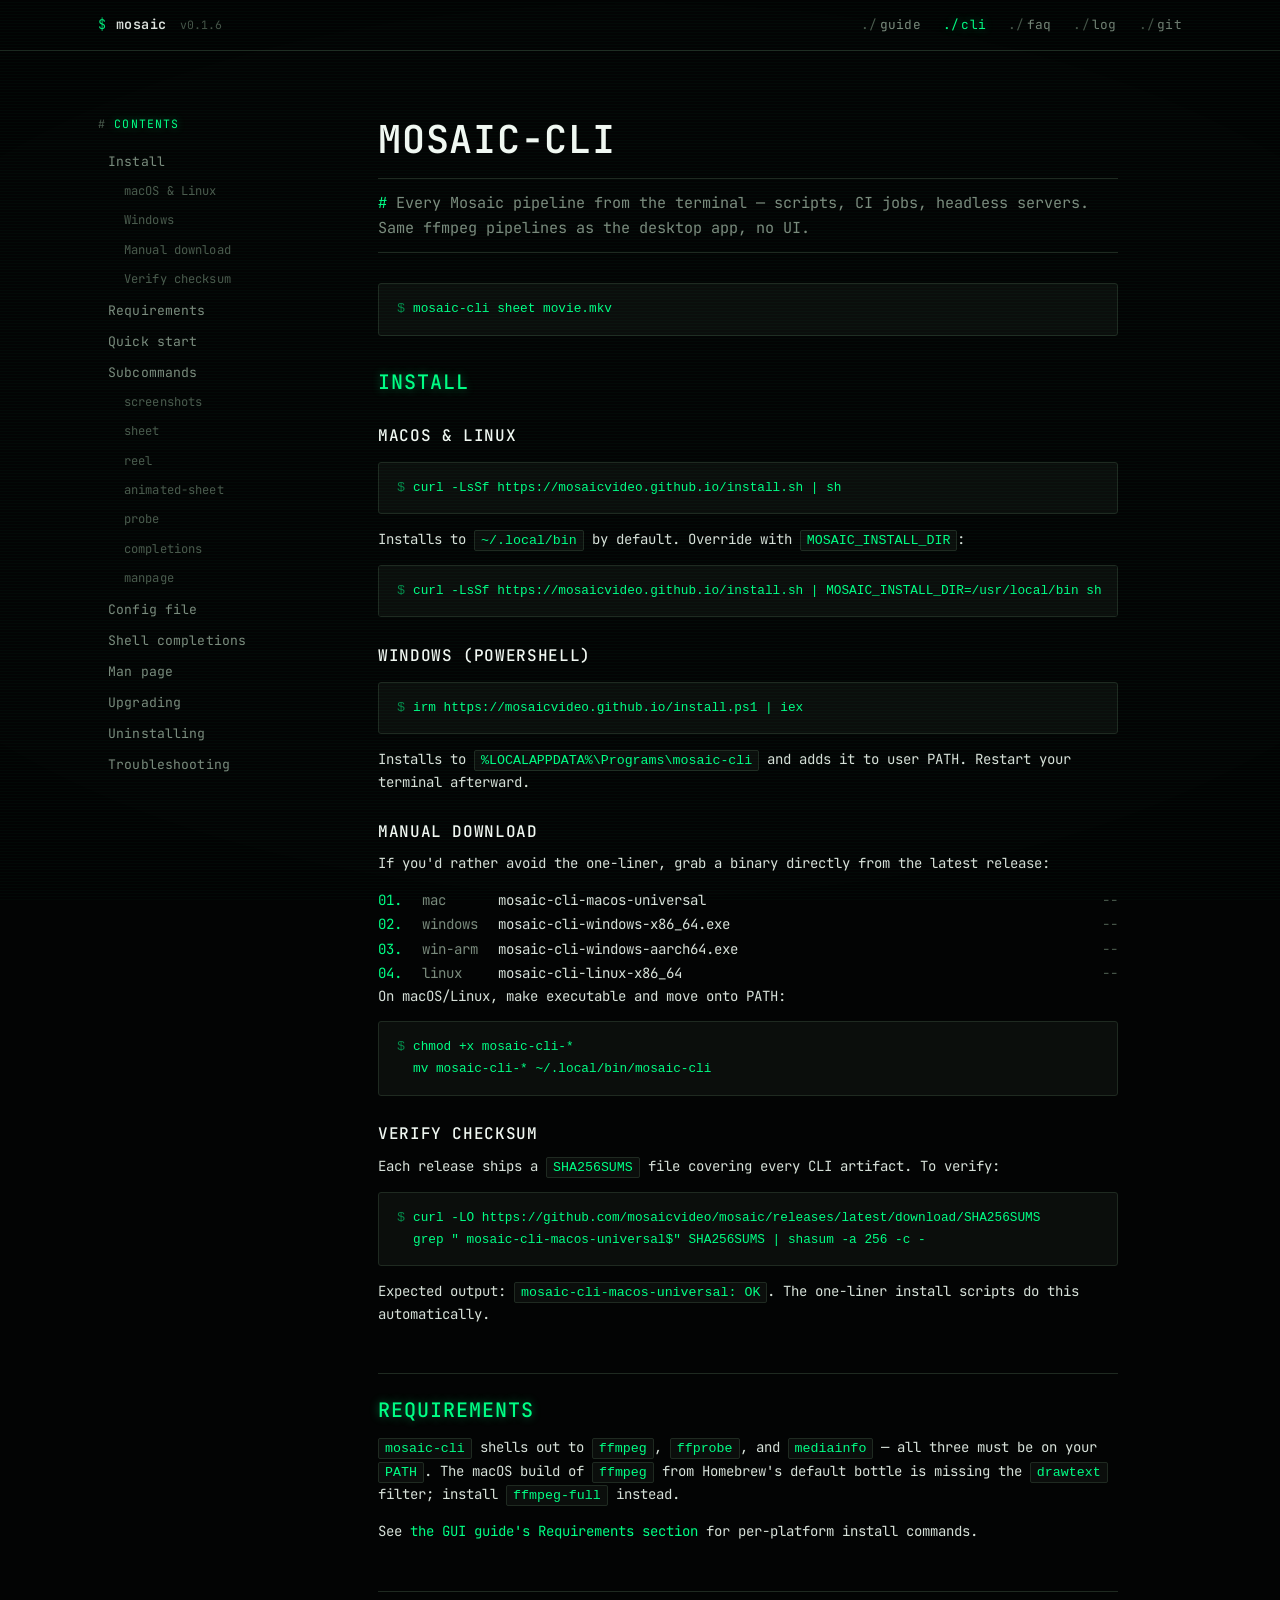
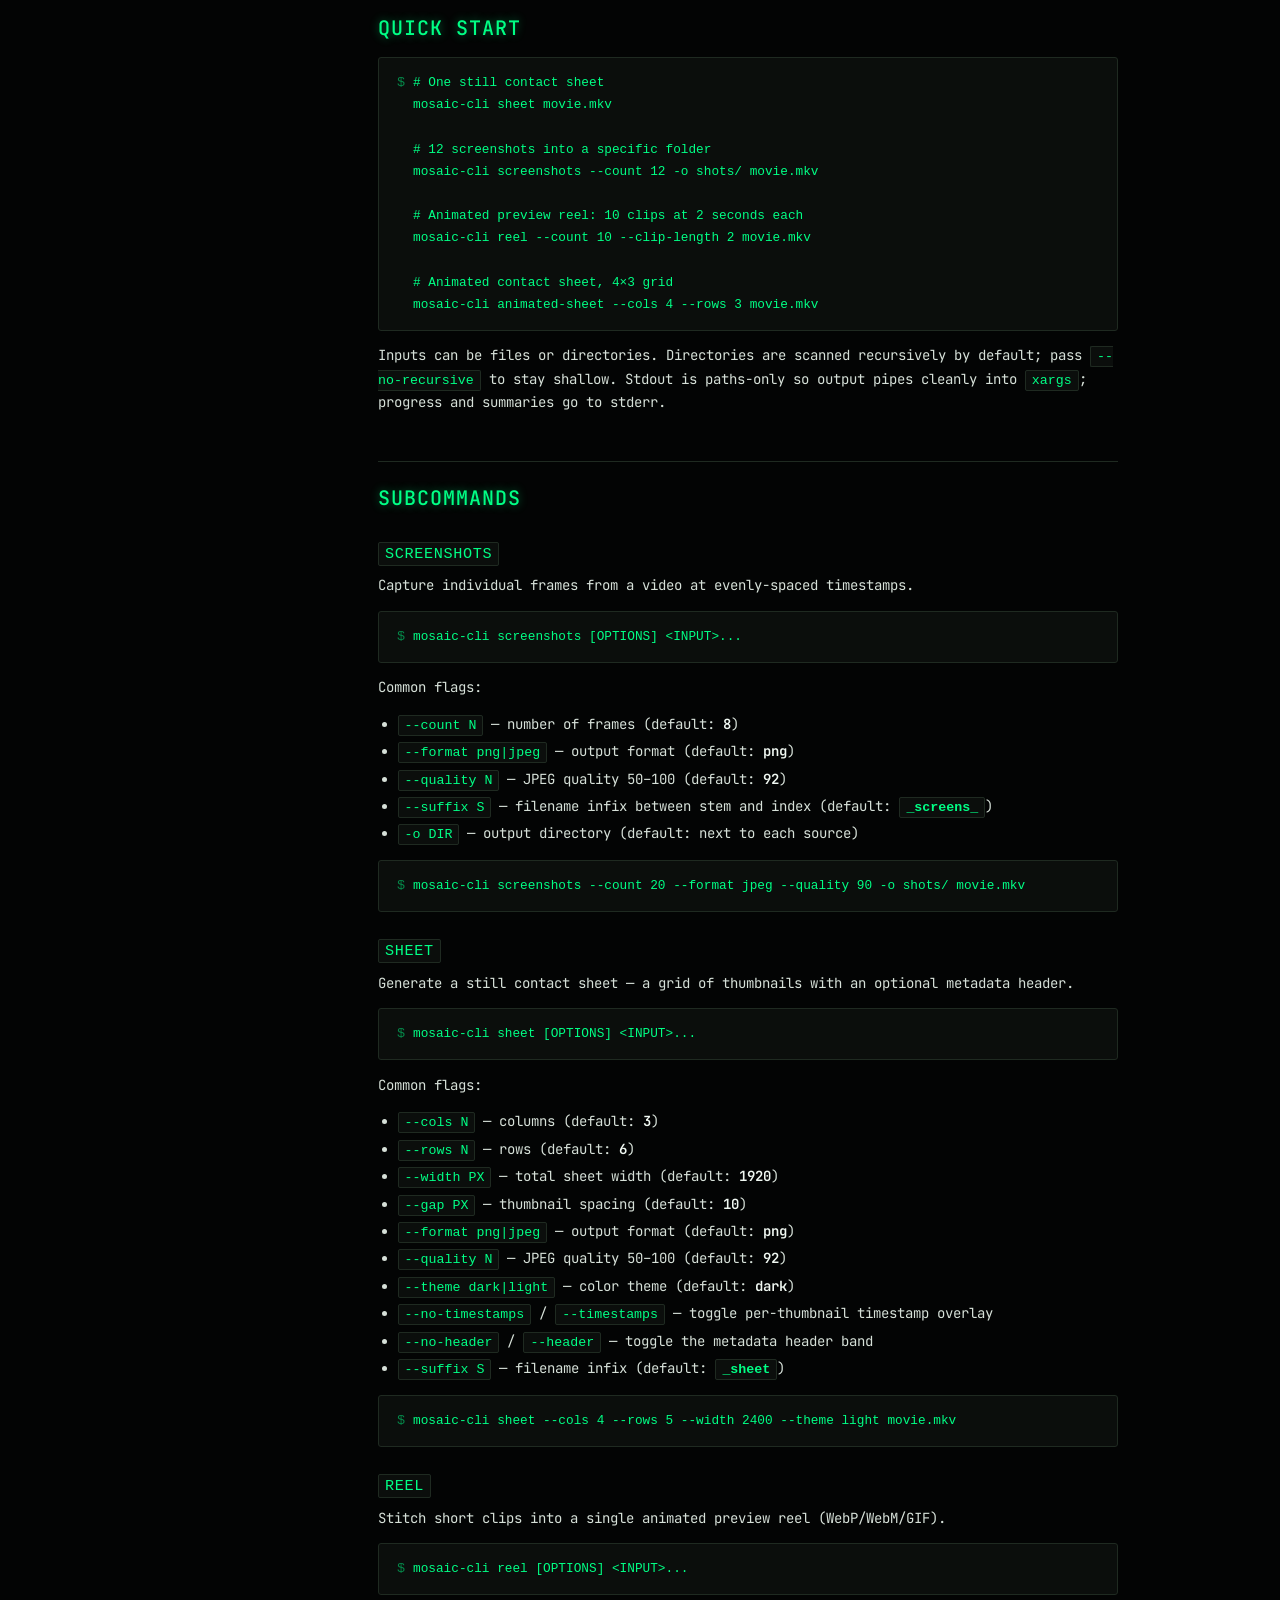
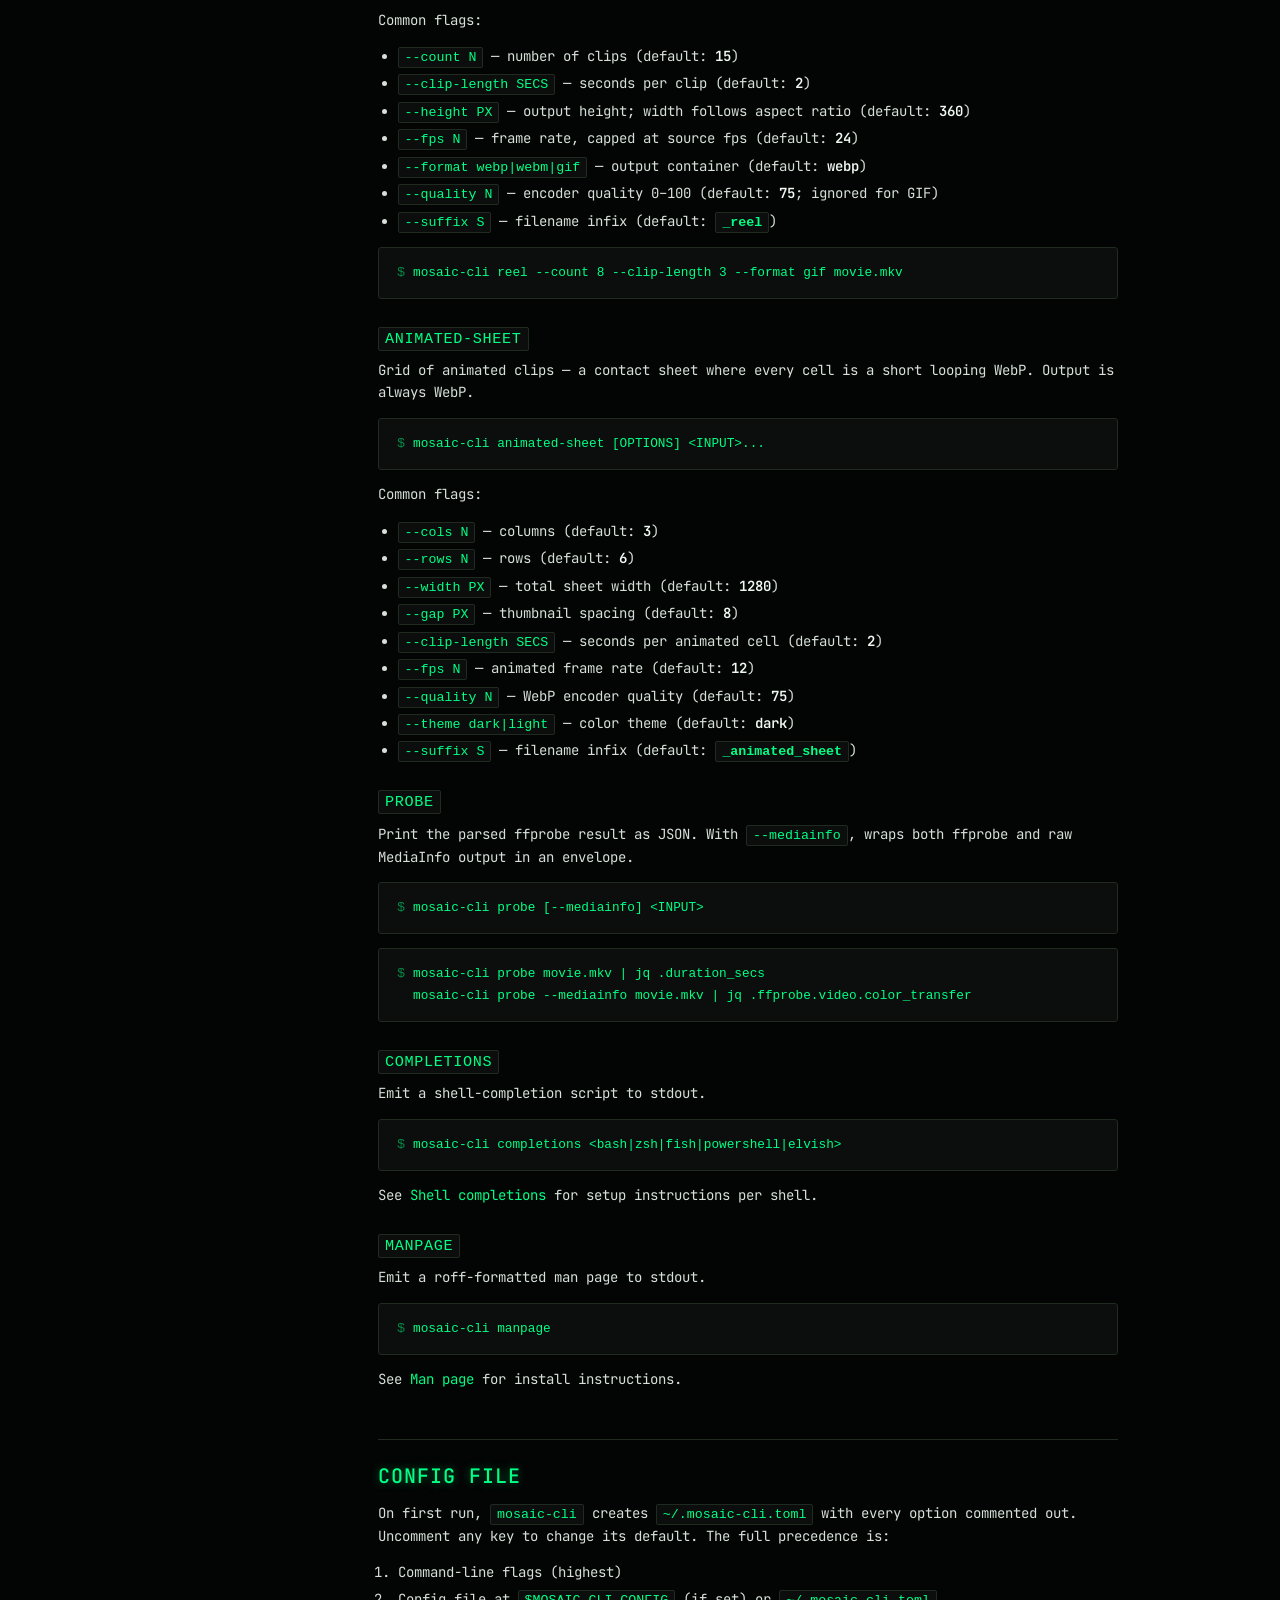
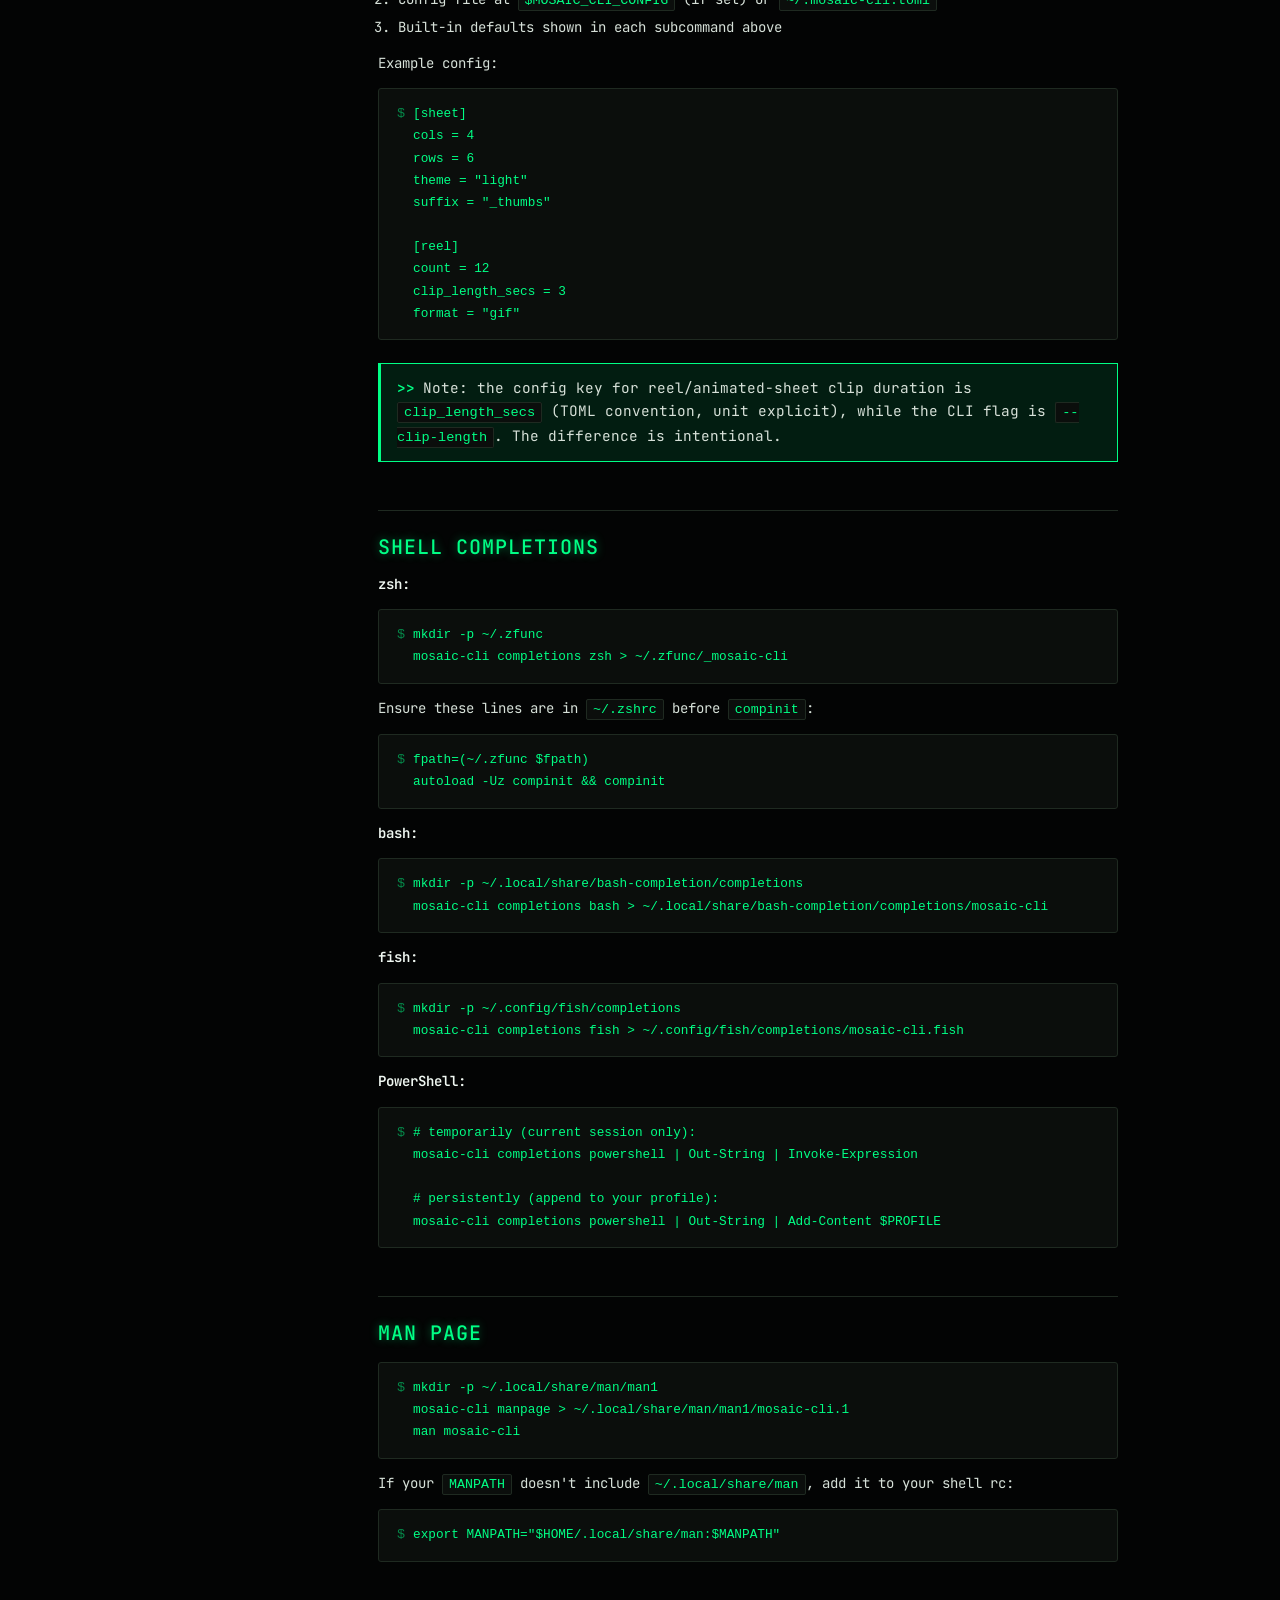
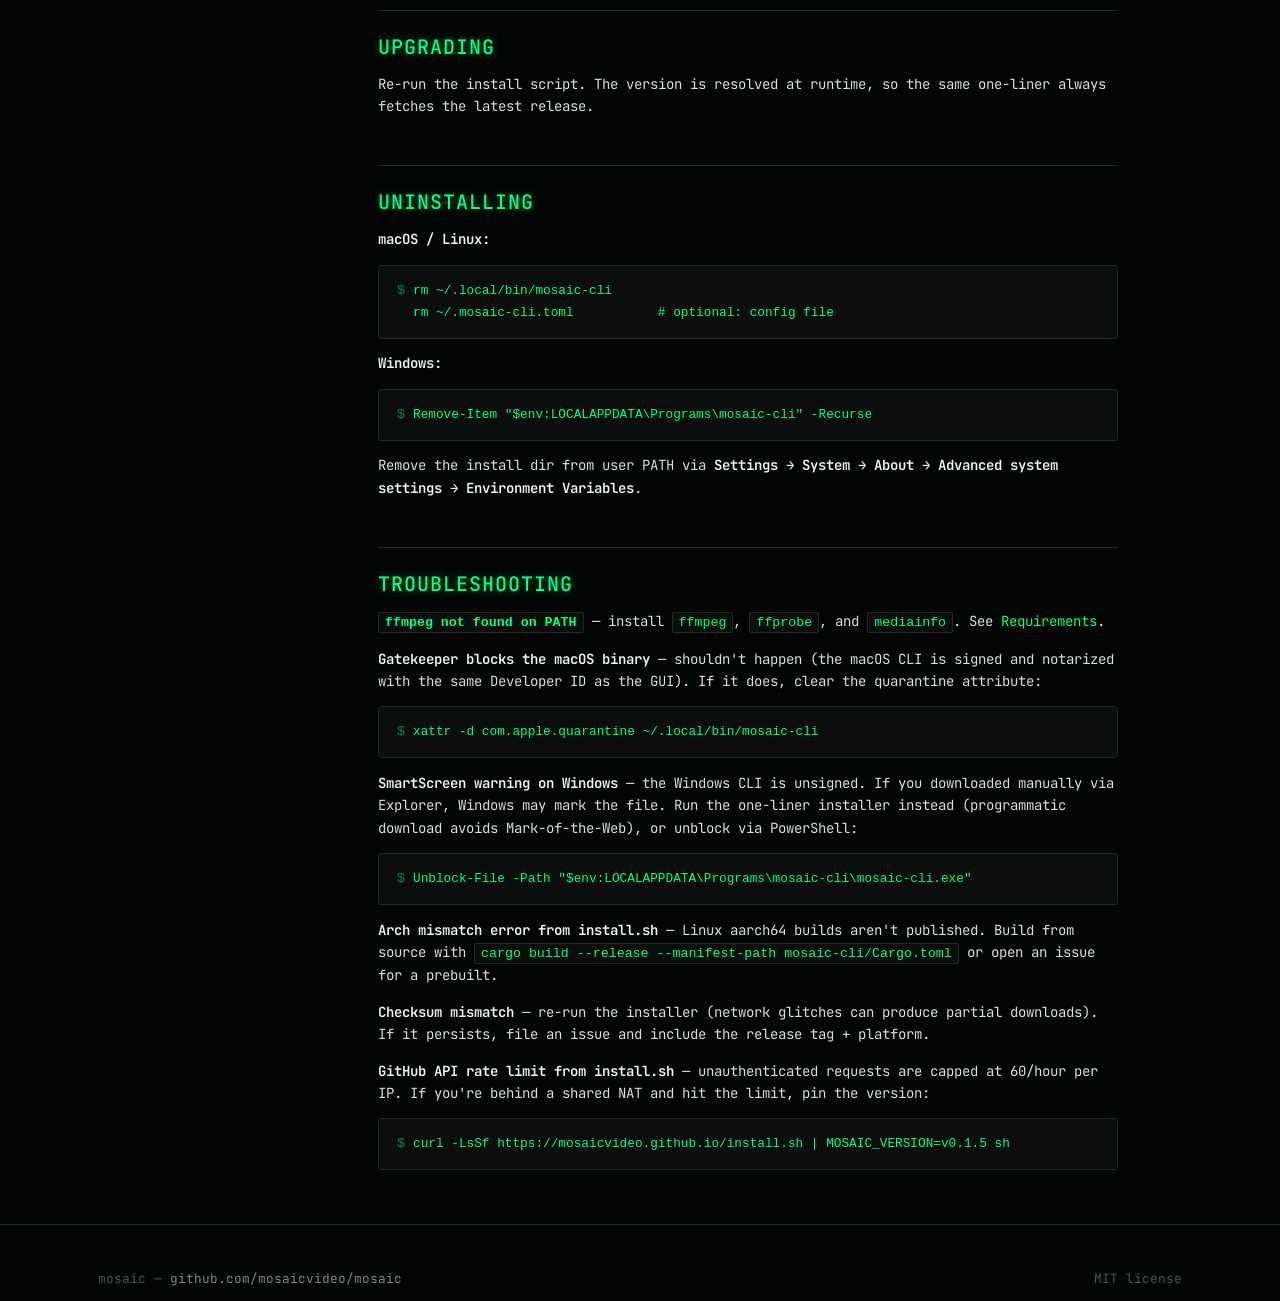
==== cli.html @ 4bc28aed "Initial commit — Mosaic showcase site at the org root Moved out of mosaicvideo/mosaic (site/) so the" ====
<!doctype html>
<html lang="en">
<head>
  <meta charset="utf-8">
  <meta name="viewport" content="width=device-width, initial-scale=1">
  <title>CLI — Mosaic</title>
  <meta name="description" content="Install and use mosaic-cli — the command-line interface for Mosaic contact sheets, screenshots, animated previews, and probes. One-liner install for macOS, Linux, and Windows.">
  <link rel="canonical" href="https://mosaicvideo.github.io/cli.html">
  <meta name="theme-color" content="#060807">

  <meta property="og:type" content="article">
  <meta property="og:site_name" content="Mosaic">
  <meta property="og:url" content="https://mosaicvideo.github.io/cli.html">
  <meta property="og:title" content="CLI — Mosaic">
  <meta property="og:description" content="Install and use mosaic-cli — the command-line interface for Mosaic contact sheets, screenshots, animated previews, and probes. One-liner install for macOS, Linux, and Windows.">
  <meta property="og:image" content="https://mosaicvideo.github.io/assets/og-image.png">
  <meta property="og:image:width" content="1200">
  <meta property="og:image:height" content="630">
  <meta property="og:image:alt" content="Mosaic — batch video thumbnailer for macOS, Windows and Linux">

  <meta name="twitter:card" content="summary_large_image">
  <meta name="twitter:title" content="CLI — Mosaic">
  <meta name="twitter:description" content="Install and use mosaic-cli — the command-line interface for Mosaic contact sheets, screenshots, animated previews, and probes.">
  <meta name="twitter:image" content="https://mosaicvideo.github.io/assets/og-image.png">
  <meta name="twitter:image:alt" content="Mosaic — batch video thumbnailer for macOS, Windows and Linux">
  <link rel="icon" type="image/png" href="assets/favicon.png">
  <link rel="preconnect" href="https://fonts.googleapis.com">
  <link rel="preconnect" href="https://fonts.gstatic.com" crossorigin>
  <link href="https://fonts.googleapis.com/css2?family=JetBrains+Mono:wght@400;500;600&display=swap" rel="stylesheet">
  <link rel="stylesheet" href="assets/style.css">
<script type="application/ld+json">
{
  "@context": "https://schema.org",
  "@type": "SoftwareApplication",
  "name": "mosaic-cli",
  "description": "Command-line interface for Mosaic. Generates video contact sheets, screenshots, animated preview reels and animated contact sheets from a terminal, for batch jobs, headless servers and CI.",
  "url": "https://mosaicvideo.github.io/cli.html",
  "applicationCategory": "DeveloperApplication",
  "operatingSystem": "macOS, Windows, Linux",
  "softwareVersion": "0.1.6",
  "downloadUrl": "https://github.com/mosaicvideo/mosaic/releases/latest",
  "softwareRequirements": "Requires ffmpeg, ffprobe and MediaInfo CLI installed and available on PATH.",
  "license": "https://opensource.org/licenses/MIT",
  "isAccessibleForFree": true,
  "offers": {
    "@type": "Offer",
    "price": "0",
    "priceCurrency": "USD"
  },
  "isPartOf": {
    "@type": "SoftwareApplication",
    "name": "Mosaic",
    "url": "https://mosaicvideo.github.io/"
  },
  "author": {
    "@type": "Organization",
    "name": "Mosaic",
    "url": "https://mosaicvideo.github.io/",
    "sameAs": [
      "https://github.com/mosaicvideo/mosaic"
    ]
  },
  "sameAs": [
    "https://github.com/mosaicvideo/mosaic"
  ]
}
</script>
<script type="application/ld+json">
{
  "@context": "https://schema.org",
  "@type": "BreadcrumbList",
  "itemListElement": [
    {
      "@type": "ListItem",
      "position": 1,
      "name": "Mosaic",
      "item": "https://mosaicvideo.github.io/"
    },
    {
      "@type": "ListItem",
      "position": 2,
      "name": "CLI",
      "item": "https://mosaicvideo.github.io/cli.html"
    }
  ]
}
</script>
</head>
<body>

<nav class="nav">
  <div class="nav-inner">
    <a href="./" class="nav-brand">
      <span class="nav-brand-text">mosaic</span>
      <span class="nav-brand-version" id="nav-version">v0.1.6</span>
    </a>
    <div class="nav-links">
      <a href="guide.html">guide</a>
      <a href="cli.html" class="active">cli</a>
      <a href="guide.html#faq">faq</a>
      <a href="https://github.com/mosaicvideo/mosaic/blob/main/CHANGELOG.md">log</a>
      <a href="https://github.com/mosaicvideo/mosaic">git</a>
    </div>
  </div>
</nav>

<main>
  <div class="container">
    <div class="guide-layout">

      <aside class="guide-toc" aria-label="Table of contents">
        <div class="guide-toc-heading">Contents</div>
        <ul>
          <li><a href="#install">Install</a>
            <ul>
              <li><a href="#install-unix">macOS &amp; Linux</a></li>
              <li><a href="#install-windows">Windows</a></li>
              <li><a href="#install-manual">Manual download</a></li>
              <li><a href="#install-verify">Verify checksum</a></li>
            </ul>
          </li>
          <li><a href="#requirements">Requirements</a></li>
          <li><a href="#quick-start">Quick start</a></li>
          <li><a href="#subcommands">Subcommands</a>
            <ul>
              <li><a href="#sub-screenshots">screenshots</a></li>
              <li><a href="#sub-sheet">sheet</a></li>
              <li><a href="#sub-reel">reel</a></li>
              <li><a href="#sub-animated-sheet">animated-sheet</a></li>
              <li><a href="#sub-probe">probe</a></li>
              <li><a href="#sub-completions">completions</a></li>
              <li><a href="#sub-manpage">manpage</a></li>
            </ul>
          </li>
          <li><a href="#config">Config file</a></li>
          <li><a href="#completions">Shell completions</a></li>
          <li><a href="#manpage">Man page</a></li>
          <li><a href="#upgrading">Upgrading</a></li>
          <li><a href="#uninstalling">Uninstalling</a></li>
          <li><a href="#troubleshooting">Troubleshooting</a></li>
        </ul>
      </aside>

      <article class="guide-content">

        <h1>mosaic-cli</h1>
        <p class="lede">Every Mosaic pipeline from the terminal — scripts, CI jobs, headless servers. Same ffmpeg pipelines as the desktop app, no UI.</p>

        <pre><code>mosaic-cli sheet movie.mkv</code></pre>

        <h2 id="install">Install</h2>

        <h3 id="install-unix">macOS &amp; Linux</h3>
        <pre><code>curl -LsSf https://mosaicvideo.github.io/install.sh | sh</code></pre>
        <p>Installs to <code>~/.local/bin</code> by default. Override with <code>MOSAIC_INSTALL_DIR</code>:</p>
        <pre><code>curl -LsSf https://mosaicvideo.github.io/install.sh | MOSAIC_INSTALL_DIR=/usr/local/bin sh</code></pre>

        <h3 id="install-windows">Windows (PowerShell)</h3>
        <pre><code>irm https://mosaicvideo.github.io/install.ps1 | iex</code></pre>
        <p>Installs to <code>%LOCALAPPDATA%\Programs\mosaic-cli</code> and adds it to user PATH. Restart your terminal afterward.</p>

        <h3 id="install-manual">Manual download</h3>
        <p>If you'd rather avoid the one-liner, grab a binary directly from the latest release:</p>
        <div class="dl-table" role="list">
          <div class="dl-row" data-key="macos">
            <a id="cli-btn-macos" href="https://github.com/mosaicvideo/mosaic/releases/latest" role="listitem">
              <div class="dl-index">01.</div>
              <div class="dl-tag">mac</div>
              <div class="dl-path">mosaic-cli-macos-universal</div>
              <div class="dl-size">--</div>
            </a>
          </div>
          <div class="dl-row" data-key="win-x64">
            <a id="cli-btn-win-x64" href="https://github.com/mosaicvideo/mosaic/releases/latest" role="listitem">
              <div class="dl-index">02.</div>
              <div class="dl-tag">windows</div>
              <div class="dl-path">mosaic-cli-windows-x86_64.exe</div>
              <div class="dl-size">--</div>
            </a>
          </div>
          <div class="dl-row" data-key="win-arm">
            <a id="cli-btn-win-arm" href="https://github.com/mosaicvideo/mosaic/releases/latest" role="listitem">
              <div class="dl-index">03.</div>
              <div class="dl-tag">win-arm</div>
              <div class="dl-path">mosaic-cli-windows-aarch64.exe</div>
              <div class="dl-size">--</div>
            </a>
          </div>
          <div class="dl-row" data-key="linux">
            <a id="cli-btn-linux" href="https://github.com/mosaicvideo/mosaic/releases/latest" role="listitem">
              <div class="dl-index">04.</div>
              <div class="dl-tag">linux</div>
              <div class="dl-path">mosaic-cli-linux-x86_64</div>
              <div class="dl-size">--</div>
            </a>
          </div>
        </div>
        <p>On macOS/Linux, make executable and move onto PATH:</p>
        <pre><code>chmod +x mosaic-cli-*
mv mosaic-cli-* ~/.local/bin/mosaic-cli</code></pre>

        <h3 id="install-verify">Verify checksum</h3>
        <p>Each release ships a <code>SHA256SUMS</code> file covering every CLI artifact. To verify:</p>
        <pre><code>curl -LO https://github.com/mosaicvideo/mosaic/releases/latest/download/SHA256SUMS
grep " mosaic-cli-macos-universal$" SHA256SUMS | shasum -a 256 -c -</code></pre>
        <p>Expected output: <code>mosaic-cli-macos-universal: OK</code>. The one-liner install scripts do this automatically.</p>

        <h2 id="requirements">Requirements</h2>
        <p><code>mosaic-cli</code> shells out to <code>ffmpeg</code>, <code>ffprobe</code>, and <code>mediainfo</code> — all three must be on your <code>PATH</code>. The macOS build of <code>ffmpeg</code> from Homebrew's default bottle is missing the <code>drawtext</code> filter; install <code>ffmpeg-full</code> instead.</p>
        <p>See <a href="guide.html#requirements">the GUI guide's Requirements section</a> for per-platform install commands.</p>

        <h2 id="quick-start">Quick start</h2>
        <pre><code># One still contact sheet
mosaic-cli sheet movie.mkv

# 12 screenshots into a specific folder
mosaic-cli screenshots --count 12 -o shots/ movie.mkv

# Animated preview reel: 10 clips at 2 seconds each
mosaic-cli reel --count 10 --clip-length 2 movie.mkv

# Animated contact sheet, 4×3 grid
mosaic-cli animated-sheet --cols 4 --rows 3 movie.mkv</code></pre>
        <p>Inputs can be files or directories. Directories are scanned recursively by default; pass <code>--no-recursive</code> to stay shallow. Stdout is paths-only so output pipes cleanly into <code>xargs</code>; progress and summaries go to stderr.</p>

        <h2 id="subcommands">Subcommands</h2>

        <h3 id="sub-screenshots"><code>screenshots</code></h3>
        <p>Capture individual frames from a video at evenly-spaced timestamps.</p>
        <pre><code>mosaic-cli screenshots [OPTIONS] &lt;INPUT&gt;...</code></pre>
        <p>Common flags:</p>
        <ul>
          <li><code>--count N</code> — number of frames (default: <strong>8</strong>)</li>
          <li><code>--format png|jpeg</code> — output format (default: <strong>png</strong>)</li>
          <li><code>--quality N</code> — JPEG quality 50–100 (default: <strong>92</strong>)</li>
          <li><code>--suffix S</code> — filename infix between stem and index (default: <strong><code>_screens_</code></strong>)</li>
          <li><code>-o DIR</code> — output directory (default: next to each source)</li>
        </ul>
        <pre><code>mosaic-cli screenshots --count 20 --format jpeg --quality 90 -o shots/ movie.mkv</code></pre>

        <h3 id="sub-sheet"><code>sheet</code></h3>
        <p>Generate a still contact sheet — a grid of thumbnails with an optional metadata header.</p>
        <pre><code>mosaic-cli sheet [OPTIONS] &lt;INPUT&gt;...</code></pre>
        <p>Common flags:</p>
        <ul>
          <li><code>--cols N</code> — columns (default: <strong>3</strong>)</li>
          <li><code>--rows N</code> — rows (default: <strong>6</strong>)</li>
          <li><code>--width PX</code> — total sheet width (default: <strong>1920</strong>)</li>
          <li><code>--gap PX</code> — thumbnail spacing (default: <strong>10</strong>)</li>
          <li><code>--format png|jpeg</code> — output format (default: <strong>png</strong>)</li>
          <li><code>--quality N</code> — JPEG quality 50–100 (default: <strong>92</strong>)</li>
          <li><code>--theme dark|light</code> — color theme (default: <strong>dark</strong>)</li>
          <li><code>--no-timestamps</code> / <code>--timestamps</code> — toggle per-thumbnail timestamp overlay</li>
          <li><code>--no-header</code> / <code>--header</code> — toggle the metadata header band</li>
          <li><code>--suffix S</code> — filename infix (default: <strong><code>_sheet</code></strong>)</li>
        </ul>
        <pre><code>mosaic-cli sheet --cols 4 --rows 5 --width 2400 --theme light movie.mkv</code></pre>

        <h3 id="sub-reel"><code>reel</code></h3>
        <p>Stitch short clips into a single animated preview reel (WebP/WebM/GIF).</p>
        <pre><code>mosaic-cli reel [OPTIONS] &lt;INPUT&gt;...</code></pre>
        <p>Common flags:</p>
        <ul>
          <li><code>--count N</code> — number of clips (default: <strong>15</strong>)</li>
          <li><code>--clip-length SECS</code> — seconds per clip (default: <strong>2</strong>)</li>
          <li><code>--height PX</code> — output height; width follows aspect ratio (default: <strong>360</strong>)</li>
          <li><code>--fps N</code> — frame rate, capped at source fps (default: <strong>24</strong>)</li>
          <li><code>--format webp|webm|gif</code> — output container (default: <strong>webp</strong>)</li>
          <li><code>--quality N</code> — encoder quality 0–100 (default: <strong>75</strong>; ignored for GIF)</li>
          <li><code>--suffix S</code> — filename infix (default: <strong><code>_reel</code></strong>)</li>
        </ul>
        <pre><code>mosaic-cli reel --count 8 --clip-length 3 --format gif movie.mkv</code></pre>

        <h3 id="sub-animated-sheet"><code>animated-sheet</code></h3>
        <p>Grid of animated clips — a contact sheet where every cell is a short looping WebP. Output is always WebP.</p>
        <pre><code>mosaic-cli animated-sheet [OPTIONS] &lt;INPUT&gt;...</code></pre>
        <p>Common flags:</p>
        <ul>
          <li><code>--cols N</code> — columns (default: <strong>3</strong>)</li>
          <li><code>--rows N</code> — rows (default: <strong>6</strong>)</li>
          <li><code>--width PX</code> — total sheet width (default: <strong>1280</strong>)</li>
          <li><code>--gap PX</code> — thumbnail spacing (default: <strong>8</strong>)</li>
          <li><code>--clip-length SECS</code> — seconds per animated cell (default: <strong>2</strong>)</li>
          <li><code>--fps N</code> — animated frame rate (default: <strong>12</strong>)</li>
          <li><code>--quality N</code> — WebP encoder quality (default: <strong>75</strong>)</li>
          <li><code>--theme dark|light</code> — color theme (default: <strong>dark</strong>)</li>
          <li><code>--suffix S</code> — filename infix (default: <strong><code>_animated_sheet</code></strong>)</li>
        </ul>

        <h3 id="sub-probe"><code>probe</code></h3>
        <p>Print the parsed ffprobe result as JSON. With <code>--mediainfo</code>, wraps both ffprobe and raw MediaInfo output in an envelope.</p>
        <pre><code>mosaic-cli probe [--mediainfo] &lt;INPUT&gt;</code></pre>
        <pre><code>mosaic-cli probe movie.mkv | jq .duration_secs
mosaic-cli probe --mediainfo movie.mkv | jq .ffprobe.video.color_transfer</code></pre>

        <h3 id="sub-completions"><code>completions</code></h3>
        <p>Emit a shell-completion script to stdout.</p>
        <pre><code>mosaic-cli completions &lt;bash|zsh|fish|powershell|elvish&gt;</code></pre>
        <p>See <a href="#completions">Shell completions</a> for setup instructions per shell.</p>

        <h3 id="sub-manpage"><code>manpage</code></h3>
        <p>Emit a roff-formatted man page to stdout.</p>
        <pre><code>mosaic-cli manpage</code></pre>
        <p>See <a href="#manpage">Man page</a> for install instructions.</p>

        <h2 id="config">Config file</h2>
        <p>On first run, <code>mosaic-cli</code> creates <code>~/.mosaic-cli.toml</code> with every option commented out. Uncomment any key to change its default. The full precedence is:</p>
        <ol>
          <li>Command-line flags (highest)</li>
          <li>Config file at <code>$MOSAIC_CLI_CONFIG</code> (if set) or <code>~/.mosaic-cli.toml</code></li>
          <li>Built-in defaults shown in each subcommand above</li>
        </ol>
        <p>Example config:</p>
        <pre><code>[sheet]
cols = 4
rows = 6
theme = "light"
suffix = "_thumbs"

[reel]
count = 12
clip_length_secs = 3
format = "gif"</code></pre>
        <p class="callout">Note: the config key for reel/animated-sheet clip duration is <code>clip_length_secs</code> (TOML convention, unit explicit), while the CLI flag is <code>--clip-length</code>. The difference is intentional.</p>

        <h2 id="completions">Shell completions</h2>

        <p><strong>zsh:</strong></p>
        <pre><code>mkdir -p ~/.zfunc
mosaic-cli completions zsh &gt; ~/.zfunc/_mosaic-cli</code></pre>
        <p>Ensure these lines are in <code>~/.zshrc</code> before <code>compinit</code>:</p>
        <pre><code>fpath=(~/.zfunc $fpath)
autoload -Uz compinit &amp;&amp; compinit</code></pre>

        <p><strong>bash:</strong></p>
        <pre><code>mkdir -p ~/.local/share/bash-completion/completions
mosaic-cli completions bash &gt; ~/.local/share/bash-completion/completions/mosaic-cli</code></pre>

        <p><strong>fish:</strong></p>
        <pre><code>mkdir -p ~/.config/fish/completions
mosaic-cli completions fish &gt; ~/.config/fish/completions/mosaic-cli.fish</code></pre>

        <p><strong>PowerShell:</strong></p>
        <pre><code># temporarily (current session only):
mosaic-cli completions powershell | Out-String | Invoke-Expression

# persistently (append to your profile):
mosaic-cli completions powershell | Out-String | Add-Content $PROFILE</code></pre>

        <h2 id="manpage">Man page</h2>
        <pre><code>mkdir -p ~/.local/share/man/man1
mosaic-cli manpage &gt; ~/.local/share/man/man1/mosaic-cli.1
man mosaic-cli</code></pre>
        <p>If your <code>MANPATH</code> doesn't include <code>~/.local/share/man</code>, add it to your shell rc:</p>
        <pre><code>export MANPATH="$HOME/.local/share/man:$MANPATH"</code></pre>

        <h2 id="upgrading">Upgrading</h2>
        <p>Re-run the install script. The version is resolved at runtime, so the same one-liner always fetches the latest release.</p>

        <h2 id="uninstalling">Uninstalling</h2>
        <p><strong>macOS / Linux:</strong></p>
        <pre><code>rm ~/.local/bin/mosaic-cli
rm ~/.mosaic-cli.toml           # optional: config file</code></pre>
        <p><strong>Windows:</strong></p>
        <pre><code>Remove-Item "$env:LOCALAPPDATA\Programs\mosaic-cli" -Recurse</code></pre>
        <p>Remove the install dir from user PATH via <strong>Settings → System → About → Advanced system settings → Environment Variables</strong>.</p>

        <h2 id="troubleshooting">Troubleshooting</h2>

        <p><strong><code>ffmpeg not found on PATH</code></strong> — install <code>ffmpeg</code>, <code>ffprobe</code>, and <code>mediainfo</code>. See <a href="guide.html#requirements">Requirements</a>.</p>

        <p><strong>Gatekeeper blocks the macOS binary</strong> — shouldn't happen (the macOS CLI is signed and notarized with the same Developer ID as the GUI). If it does, clear the quarantine attribute:</p>
        <pre><code>xattr -d com.apple.quarantine ~/.local/bin/mosaic-cli</code></pre>

        <p><strong>SmartScreen warning on Windows</strong> — the Windows CLI is unsigned. If you downloaded manually via Explorer, Windows may mark the file. Run the one-liner installer instead (programmatic download avoids Mark-of-the-Web), or unblock via PowerShell:</p>
        <pre><code>Unblock-File -Path "$env:LOCALAPPDATA\Programs\mosaic-cli\mosaic-cli.exe"</code></pre>

        <p><strong>Arch mismatch error from install.sh</strong> — Linux aarch64 builds aren't published. Build from source with <code>cargo build --release --manifest-path mosaic-cli/Cargo.toml</code> or open an issue for a prebuilt.</p>

        <p><strong>Checksum mismatch</strong> — re-run the installer (network glitches can produce partial downloads). If it persists, file an issue and include the release tag + platform.</p>

        <p><strong>GitHub API rate limit from install.sh</strong> — unauthenticated requests are capped at 60/hour per IP. If you're behind a shared NAT and hit the limit, pin the version:</p>
        <pre><code>curl -LsSf https://mosaicvideo.github.io/install.sh | MOSAIC_VERSION=v0.1.5 sh</code></pre>

      </article>
    </div>
  </div>
</main>

<footer class="footer">
  <div class="footer-inner">
    <span>mosaic — <a href="https://github.com/mosaicvideo/mosaic">github.com/mosaicvideo/mosaic</a></span>
    <span>MIT license</span>
  </div>
</footer>

<script src="assets/download.js" defer></script>
</body>
</html>
---- assets/style.css ----
/* Mosaic showcase — Terminal archive aesthetic
   Monospace throughout, phosphor green on near-pitch black,
   scanline overlay, ASCII dividers, typed-on-load hero. */

@font-face {
  font-family: 'JetBrainsMonoFallback';
  src: local('JetBrains Mono'), local('SF Mono'), local('Menlo');
}

:root {
  color-scheme: dark;

  /* Terminal palette */
  --bg:          #060807;
  --bg-deep:     #030404;
  --panel:       #0b0e0c;
  --elev:        #11161260;
  --elev-solid:  #11161290;
  --border:      #1f2a21;
  --border-2:    #2d3d2f;
  --text:        #d6e0d8;
  --text-bright: #f0f8f2;
  --muted:       #7a8b7d;
  --subtle:      #4a5a4d;
  --faint:       #2a3530;

  --accent:      #00ff85;
  --accent-hi:   #5cffab;
  --accent-lo:   #00c96a;
  --accent-dim:  rgba(0, 255, 133, 0.10);
  --accent-glow: rgba(0, 255, 133, 0.45);

  --amber:       #ffa23a;  /* secondary / warning */
  --amber-dim:   rgba(255, 162, 58, 0.14);
  --danger:      #ff5560;

  --radius-sm:   2px;
  --radius:      3px;

  --f-mono:      'JetBrains Mono', 'IBM Plex Mono', 'SF Mono', Menlo, Consolas, monospace;
  --f-text:      var(--f-mono);

  --t-fast:      100ms linear;
  --t-base:      200ms linear;

  --max-w:       1140px;
  --gutter:      28px;
}

*, *::before, *::after { box-sizing: border-box; }

html {
  scroll-behavior: smooth;
  scroll-padding-top: 96px;
}

body {
  margin: 0;
  font-family: var(--f-mono);
  font-size: 14px;
  line-height: 1.6;
  color: var(--text);
  background: var(--bg-deep);
  -webkit-font-smoothing: antialiased;
  overflow-x: hidden;
  font-feature-settings: "liga" 0, "calt" 0;  /* no ligatures for pure terminal feel */
  position: relative;
}

/* ---- CRT vignette ---- */
body::before {
  content: '';
  position: fixed;
  inset: 0;
  pointer-events: none;
  z-index: 9998;
  background:
    radial-gradient(ellipse 120% 90% at 50% 50%, transparent 55%, rgba(0, 0, 0, 0.6) 100%);
}

/* ---- Scanlines overlay ---- */
body::after {
  content: '';
  position: fixed;
  inset: 0;
  pointer-events: none;
  z-index: 9999;
  background-image:
    repeating-linear-gradient(
      0deg,
      rgba(0, 255, 133, 0.025) 0px,
      rgba(0, 255, 133, 0.025) 1px,
      transparent 1px,
      transparent 3px
    );
  mix-blend-mode: screen;
}

img { max-width: 100%; height: auto; display: block; }

a {
  color: var(--accent);
  text-decoration: none;
  transition: color var(--t-fast);
}
a:hover {
  color: var(--accent-hi);
  text-shadow: 0 0 8px var(--accent-glow);
}

::selection {
  background: var(--accent);
  color: var(--bg-deep);
}

/* All caps, uppercase default for headings */
h1, h2, h3, h4 {
  font-family: var(--f-mono);
  font-weight: 500;
  letter-spacing: 0.01em;
  margin: 0 0 0.5em;
  color: var(--text-bright);
  text-transform: uppercase;
}

h1 {
  font-size: clamp(1.6rem, 3.2vw, 2.4rem);
  letter-spacing: 0.02em;
  line-height: 1.3;
  font-weight: 600;
}

h2 {
  font-size: 1.25rem;
  letter-spacing: 0.05em;
  margin-top: 2.2em;
  color: var(--accent);
  text-shadow: 0 0 10px var(--accent-glow);
}

h3 {
  font-size: 1rem;
  letter-spacing: 0.04em;
  margin-top: 1.6em;
  color: var(--text-bright);
}

h4 {
  font-size: 0.86rem;
  letter-spacing: 0.06em;
  margin-top: 1.4em;
  color: var(--accent);
}

p { margin: 0 0 1em; }
ul, ol { margin: 0 0 1em; padding-left: 1.4em; }
li { margin-bottom: 0.3em; }

em, i { font-style: normal; color: var(--accent); }
strong, b { color: var(--text-bright); font-weight: 600; }

code {
  background: var(--panel);
  padding: 2px 6px;
  border-radius: var(--radius-sm);
  border: 1px solid var(--border);
  color: var(--accent);
  font-size: 0.95em;
}

pre {
  background: var(--panel);
  border: 1px solid var(--border);
  border-radius: var(--radius);
  padding: 14px 18px;
  overflow-x: auto;
  font-size: 0.84rem;
  color: var(--text);
  line-height: 1.65;
  position: relative;
}
pre::before {
  content: '$';
  position: absolute;
  top: 14px;
  left: 18px;
  color: var(--accent);
  opacity: 0.5;
}
pre code { background: none; border: 0; padding: 0; }
pre:not(.no-prompt) { padding-left: 34px; }
pre.no-prompt::before { display: none; }
pre.no-prompt { padding-left: 18px; }

hr {
  border: 0;
  height: 1px;
  background: linear-gradient(90deg, transparent, var(--border-2), transparent);
  margin: 3em 0;
}

/* ---- ASCII divider ---- */
.ascii-rule {
  color: var(--faint);
  font-size: 0.78rem;
  letter-spacing: 0.3em;
  text-align: center;
  user-select: none;
  white-space: nowrap;
  overflow: hidden;
  margin: 64px 0;
}
.ascii-rule::before,
.ascii-rule::after {
  content: '─────────────────────────────────────────────────────────────────';
}

/* ---- Nav ---- */

.nav {
  position: sticky;
  top: 0;
  z-index: 50;
  background: var(--bg-deep);
  border-bottom: 1px solid var(--border);
}
.nav-inner {
  max-width: var(--max-w);
  margin: 0 auto;
  padding: 14px var(--gutter);
  display: flex;
  align-items: center;
  gap: 28px;
  font-size: 0.84rem;
}
.nav-brand {
  display: inline-flex;
  align-items: center;
  gap: 10px;
  color: var(--text-bright);
}
.nav-brand::before {
  content: '$';
  color: var(--accent);
}
.nav-brand-text {
  font-weight: 600;
  letter-spacing: 0.03em;
  color: var(--text-bright);
}
.nav-brand-version {
  color: var(--subtle);
  font-size: 0.72rem;
  margin-left: 4px;
}
.nav-links {
  display: flex;
  gap: 22px;
  margin-left: auto;
  align-items: center;
}
.nav-links a {
  color: var(--muted);
  font-size: 0.8rem;
  letter-spacing: 0.02em;
  transition: color var(--t-fast);
  position: relative;
}
.nav-links a::before {
  content: './';
  color: var(--subtle);
  margin-right: 2px;
  transition: color var(--t-fast);
}
.nav-links a:hover,
.nav-links a.active {
  color: var(--accent);
  text-shadow: 0 0 10px var(--accent-glow);
}
.nav-links a:hover::before,
.nav-links a.active::before { color: var(--accent); }

@media (max-width: 720px) {
  .nav-inner { padding: 12px 18px; gap: 14px; font-size: 0.78rem; }
  .nav-brand-version { display: none; }
  .nav-links { gap: 14px; }
}

/* ---- Container ---- */
.container {
  max-width: var(--max-w);
  margin: 0 auto;
  padding: 0 var(--gutter);
}
@media (max-width: 720px) {
  :root { --gutter: 18px; }
}

/* =========== HERO =========== */

.hero {
  padding: 72px 0 56px;
  border-bottom: 1px solid var(--border);
  position: relative;
}

.hero-inner {
  max-width: var(--max-w);
  margin: 0 auto;
  padding: 0 var(--gutter);
}

.hero-eyebrow {
  font-size: 0.78rem;
  color: var(--accent);
  letter-spacing: 0.04em;
  margin-bottom: 18px;
  text-shadow: 0 0 8px var(--accent-glow);
}
.hero-eyebrow::before {
  content: '$ ';
  color: var(--subtle);
  text-shadow: none;
}

.hero-h1 {
  font-size: clamp(1.9rem, 5.2vw, 3.1rem);
  line-height: 1.12;
  letter-spacing: 0.01em;
  margin: 0 0 24px;
  color: var(--text-bright);
  text-shadow: 0 0 18px rgba(240, 248, 242, 0.18);
}

.hero-lede {
  font-size: 1.05rem;
  line-height: 1.7;
  color: var(--text);
  margin: 0 0 40px;
}

/* Three notes side by side so the hero fills the container instead of leaving a
   narrow ragged column with dead space beside it. */
.hero-prose {
  display: grid;
  grid-template-columns: repeat(3, 1fr);
  gap: 28px;
  padding-top: 28px;
  border-top: 1px solid var(--border);
}
.hero-note h2 {
  font-size: 0.8rem;
  font-weight: 500;
  letter-spacing: 0.04em;
  margin: 0 0 10px;
  color: var(--accent);
  text-shadow: 0 0 8px var(--accent-glow);
}
.hero-note p {
  color: var(--muted);
  font-size: 0.86rem;
  line-height: 1.75;
  margin: 0;
}
.hero-note strong { color: var(--text); font-weight: 500; }
.hero-note em { color: var(--text); font-style: normal; }

@media (max-width: 900px) {
  .hero-prose { grid-template-columns: 1fr 1fr; }
}
@media (max-width: 620px) {
  .hero-prose { grid-template-columns: 1fr; gap: 24px; }
}

.terminal {
  background: var(--panel);
  border: 1px solid var(--border-2);
  border-radius: var(--radius);
  padding: 20px 26px 28px;
  position: relative;
  box-shadow:
    inset 0 0 60px rgba(0, 255, 133, 0.03),
    0 0 0 1px rgba(0, 255, 133, 0.06),
    0 30px 80px -30px rgba(0, 0, 0, 0.85);
}

.terminal-bar {
  display: flex;
  align-items: center;
  gap: 14px;
  padding-bottom: 14px;
  margin-bottom: 20px;
  border-bottom: 1px solid var(--border);
  font-size: 0.72rem;
  color: var(--subtle);
  letter-spacing: 0.06em;
}
.terminal-bar-dots {
  display: flex;
  gap: 6px;
}
.terminal-bar-dots span {
  width: 9px;
  height: 9px;
  border-radius: 50%;
  border: 1px solid var(--border-2);
}
.terminal-bar-dots span:nth-child(1) { background: rgba(255, 85, 85, 0.3); }
.terminal-bar-dots span:nth-child(2) { background: rgba(255, 162, 58, 0.3); }
.terminal-bar-dots span:nth-child(3) { background: rgba(0, 255, 133, 0.3); }
.terminal-bar-title {
  color: var(--muted);
  flex: 1;
  text-align: center;
}
.terminal-bar-meta {
  color: var(--faint);
  font-size: 0.7rem;
}

.terminal-body {
  font-size: 0.92rem;
  line-height: 1.75;
}

.terminal.terminal-compact {
  padding: 14px 20px 18px;
}
.terminal-compact .terminal-bar {
  padding-bottom: 10px;
  margin-bottom: 12px;
}
.terminal-compact .terminal-body {
  line-height: 1.55;
}
.terminal-compact .tspace {
  height: 0.5em;
}

.cli-install-hint {
  margin-top: 16px;
  color: var(--muted);
  font-size: 0.85rem;
}
.cli-install-hint a {
  color: var(--accent);
  text-decoration: none;
  border-bottom: 1px solid rgba(0, 255, 133, 0.25);
}
.cli-install-hint a:hover {
  border-bottom-color: var(--accent);
}

/* A typed line inside the terminal */
.tline {
  display: block;
  color: var(--text);
  white-space: pre-wrap;
  word-break: break-word;
}
.tline.cmd::before {
  content: '$ ';
  color: var(--accent);
}
.tline.out {
  color: var(--muted);
}
.tline.bright {
  color: var(--text-bright);
}
.tline.accent {
  color: var(--accent);
  text-shadow: 0 0 8px var(--accent-glow);
}
.tline.amber {
  color: var(--amber);
}
.tline .dim { color: var(--subtle); }
.tline .hi { color: var(--text-bright); }

.tspace { display: block; height: 1em; }

/* Blinking cursor block */
.cursor {
  display: inline-block;
  width: 0.5em;
  height: 1em;
  background: var(--accent);
  vertical-align: -0.15em;
  margin-left: 2px;
  box-shadow: 0 0 8px var(--accent-glow);
  animation: blink 1s step-start infinite;
}
@keyframes blink {
  50% { opacity: 0; }
}

/* Download menu inside terminal */
.dl-table {
  margin-top: 4px;
  display: grid;
  grid-template-columns: auto auto 1fr auto;
  gap: 2px 20px;
  font-size: 0.88rem;
  align-items: baseline;
}
.dl-row {
  display: contents;
}
.dl-row a {
  display: contents;
  color: inherit;
}
.dl-row:hover > * {
  background: var(--accent-dim);
  color: var(--text-bright);
}
.dl-row.primary > .dl-path {
  color: var(--accent-hi);
  text-shadow: 0 0 8px var(--accent-glow);
}
.dl-row > * {
  padding: 3px 6px;
  transition: background var(--t-fast);
}
.dl-index {
  color: var(--accent);
}
.dl-tag {
  color: var(--muted);
}
.dl-path {
  color: var(--text);
}
.dl-size {
  color: var(--subtle);
  text-align: right;
}

/* =========== HERO DOWNLOADS =========== */

.dl-hero { margin: 36px 0 44px; }

.dl-cards {
  display: grid;
  grid-template-columns: repeat(4, 1fr);
  gap: 12px;
}
.dl-card {
  display: flex;
  flex-direction: column;
  gap: 5px;
  padding: 14px 16px;
  border: 1px solid var(--border-2);
  border-radius: var(--radius);
  background: var(--panel);
  color: var(--text);
  text-decoration: none;
  transition: border-color var(--t-fast), background var(--t-fast);
}
.dl-card:hover {
  border-color: var(--accent);
  background: var(--accent-dim);
}
.dl-card .dl-card-os {
  font-size: 0.9rem;
  color: var(--text-bright);
  letter-spacing: 0.02em;
}
.dl-card .dl-path {
  font-size: 0.74rem;
  color: var(--muted);
  overflow: hidden;
  text-overflow: ellipsis;
  white-space: nowrap;
}
.dl-card .dl-size { font-size: 0.74rem; color: var(--subtle); }
.dl-card.primary {
  border-color: var(--accent);
  box-shadow: 0 0 0 1px var(--accent-glow), 0 0 24px -8px var(--accent-glow);
}
.dl-card.primary .dl-card-os { color: var(--accent-hi); }

.dl-more { margin-top: 16px; }
.dl-more > summary {
  cursor: pointer;
  font-size: 0.8rem;
  color: var(--muted);
  padding: 4px 0;
  list-style: none;
}
.dl-more > summary::-webkit-details-marker { display: none; }
.dl-more > summary::before {
  content: '▸ ';
  color: var(--accent);
}
.dl-more[open] > summary::before { content: '▾ '; }
.dl-more > summary:hover { color: var(--text-bright); }
.dl-more-body {
  margin-top: 14px;
  padding: 16px 18px;
  border: 1px solid var(--border);
  border-radius: var(--radius);
  background: var(--panel);
}
.dl-more-body .dl-table { font-size: 0.8rem; column-gap: 16px; }
.dl-more-body .dl-path { white-space: nowrap; }
.dl-verify {
  margin: 14px 0 0;
  font-size: 0.78rem;
  color: var(--subtle);
}

.dl-group {
  grid-column: 1 / -1;
  margin-top: 10px;
  padding: 0 6px 4px;
  font-size: 0.7rem;
  letter-spacing: 0.1em;
  text-transform: uppercase;
  color: var(--subtle);
  border-bottom: 1px solid var(--border);
}
.dl-group:first-child { margin-top: 0; }

.dl-req {
  margin: 18px 0 0;
  font-size: 0.82rem;
  line-height: 1.7;
  color: var(--muted);
}

@media (max-width: 900px) {
  .dl-cards { grid-template-columns: 1fr 1fr; }
}
@media (max-width: 520px) {
  .dl-cards { grid-template-columns: 1fr; }
}

.hero .cta-row { margin-top: 40px; }

.cta-row {
  margin-top: 22px;
  display: flex;
  flex-wrap: wrap;
  gap: 12px;
}
.cta {
  display: inline-flex;
  align-items: center;
  gap: 8px;
  padding: 9px 16px;
  background: transparent;
  border: 1px solid var(--border-2);
  color: var(--text);
  font-family: var(--f-mono);
  font-size: 0.8rem;
  letter-spacing: 0.02em;
  border-radius: var(--radius-sm);
  transition: all var(--t-base);
  cursor: pointer;
}
.cta::before { content: '['; color: var(--subtle); }
.cta::after  { content: ']'; color: var(--subtle); }
.cta:hover {
  border-color: var(--accent);
  color: var(--accent);
  background: var(--accent-dim);
  box-shadow: 0 0 20px var(--accent-dim);
  text-shadow: 0 0 8px var(--accent-glow);
}
.cta:hover::before,
.cta:hover::after { color: var(--accent); }
.cta.primary {
  border-color: var(--accent);
  color: var(--accent);
  background: rgba(0, 255, 133, 0.06);
}
.cta.primary::before,
.cta.primary::after { color: var(--accent); }

/* =========== SECTIONS =========== */

.section {
  padding: 72px 0;
  border-bottom: 1px solid var(--border);
}
.section:last-of-type { border-bottom: 0; }

.section-head {
  margin-bottom: 48px;
}
.section-path {
  font-size: 0.78rem;
  color: var(--accent);
  letter-spacing: 0.04em;
  margin-bottom: 10px;
  text-shadow: 0 0 8px var(--accent-glow);
}
.section-path::before {
  content: '$ ls ';
  color: var(--subtle);
  text-shadow: none;
}
.section-title {
  font-size: 1.8rem;
  letter-spacing: 0.02em;
  margin: 0 0 10px;
  color: var(--text-bright);
  text-shadow: 0 0 12px rgba(240, 248, 242, 0.15);
}
.section-sub {
  color: var(--muted);
  font-size: 0.92rem;
  margin: 0;
  text-transform: none;
  letter-spacing: 0;
}

/* =========== OUTPUT FILES (directory listing) =========== */

.fs {
  display: grid;
  grid-template-columns: 1fr;
  gap: 0;
  border: 1px solid var(--border);
  border-radius: var(--radius);
  background: var(--panel);
  overflow: hidden;
  font-size: 0.9rem;
}
.fs-head {
  padding: 10px 18px;
  border-bottom: 1px solid var(--border);
  font-size: 0.72rem;
  color: var(--subtle);
  letter-spacing: 0.1em;
  display: grid;
  grid-template-columns: 60px 1fr 2fr 160px;
  gap: 20px;
  text-transform: uppercase;
}
.fs-row {
  display: grid;
  grid-template-columns: 60px 1fr 2fr 160px;
  gap: 20px;
  padding: 20px 18px;
  border-bottom: 1px solid var(--border);
  align-items: start;
  transition: background var(--t-fast);
  font-size: 0.92rem;
}
.fs-row:last-child { border-bottom: 0; }
.fs-row:hover { background: var(--accent-dim); }
.fs-idx {
  color: var(--accent);
  font-weight: 600;
  padding-top: 1px;
}
.fs-name {
  color: var(--text-bright);
  font-weight: 600;
  letter-spacing: 0.01em;
  text-transform: uppercase;
  padding-top: 1px;
}
.fs-desc {
  color: var(--muted);
  text-transform: none;
  letter-spacing: 0;
  font-size: 0.88rem;
  line-height: 1.5;
}
.fs-meta {
  color: var(--subtle);
  font-size: 0.78rem;
  letter-spacing: 0.05em;
  padding-top: 2px;
  text-align: right;
  line-height: 1.5;
  white-space: nowrap;
}

@media (max-width: 720px) {
  .fs-head, .fs-row { grid-template-columns: 40px 1fr; gap: 14px; }
  .fs-head > :nth-child(3), .fs-head > :nth-child(4) { display: none; }
  .fs-row > .fs-desc { grid-column: 2; }
  .fs-row > .fs-meta { grid-column: 2; margin-top: 4px; }
}

/* =========== FLAGS (manifest) =========== */

.flags {
  display: grid;
  grid-template-columns: 1fr 1fr;
  gap: 0;
  border: 1px solid var(--border);
  border-radius: var(--radius);
  background: var(--panel);
  overflow: hidden;
}
.flag {
  padding: 22px 22px;
  border-right: 1px solid var(--border);
  border-bottom: 1px solid var(--border);
}
.flag:nth-child(2n) { border-right: 0; }
.flag:nth-last-child(-n+2) { border-bottom: 0; }
.flag-key {
  color: var(--accent);
  font-size: 0.8rem;
  letter-spacing: 0.05em;
  margin-bottom: 6px;
  text-transform: uppercase;
}
.flag-key::before {
  content: '--';
  color: var(--subtle);
  margin-right: 2px;
}
.flag-body {
  color: var(--muted);
  font-size: 0.88rem;
  text-transform: none;
  letter-spacing: 0;
}
@media (max-width: 720px) {
  .flags { grid-template-columns: 1fr; }
  .flag { border-right: 0; }
  .flag:nth-last-child(1) { border-bottom: 0; }
}

/* =========== SHOWCASE =========== */
.showcase {
  background: var(--panel);
  border: 1px solid var(--border);
  border-radius: var(--radius);
  overflow: hidden;
  position: relative;
  box-shadow: 0 0 50px rgba(0, 255, 133, 0.04);
}
.showcase-frame img { display: block; width: 100%; }
.showcase-caption {
  padding: 12px 18px;
  border-top: 1px solid var(--border);
  font-size: 0.74rem;
  color: var(--subtle);
  letter-spacing: 0.06em;
  display: flex;
  justify-content: space-between;
  gap: 14px;
  flex-wrap: wrap;
}
.showcase-caption span + span::before {
  content: '·';
  color: var(--faint);
  margin-right: 10px;
}

/* =========== FOOTER =========== */
footer {
  border-top: 1px solid var(--border);
  padding: 44px 0 60px;
  background: var(--bg-deep);
}
.footer-inner {
  max-width: var(--max-w);
  margin: 0 auto;
  padding: 0 var(--gutter);
  display: flex;
  flex-wrap: wrap;
  align-items: center;
  justify-content: space-between;
  gap: 20px;
  font-size: 0.8rem;
  color: var(--subtle);
}
.footer-inner a {
  color: var(--muted);
}
.footer-inner a:hover { color: var(--accent); text-shadow: 0 0 8px var(--accent-glow); }
.footer-left, .footer-right {
  display: flex;
  gap: 18px;
  align-items: center;
}
.footer-mark {
  color: var(--text-bright);
  font-weight: 600;
  letter-spacing: 0.03em;
}
.footer-mark::before { content: '$ '; color: var(--accent); }
.version-badge {
  display: inline-flex;
  align-items: center;
  gap: 6px;
  color: var(--accent);
  text-shadow: 0 0 6px var(--accent-glow);
}
.version-badge::before {
  content: '●';
  animation: blink 1.8s step-start infinite;
}

/* =========== GUIDE PAGE =========== */

.guide-layout {
  display: grid;
  grid-template-columns: 220px minmax(0, 1fr);
  gap: 60px;
  padding: 64px 0 40px;
}
.guide-toc {
  position: sticky;
  top: 100px;
  align-self: start;
  font-size: 0.82rem;
}
.guide-toc-heading {
  font-size: 0.72rem;
  letter-spacing: 0.1em;
  color: var(--accent);
  margin-bottom: 14px;
  text-transform: uppercase;
  text-shadow: 0 0 8px var(--accent-glow);
}
.guide-toc-heading::before {
  content: '# ';
  color: var(--subtle);
  text-shadow: none;
}
.guide-toc ul {
  list-style: none;
  padding: 0;
  margin: 0;
}
.guide-toc li { margin-bottom: 2px; }
.guide-toc a {
  color: var(--muted);
  display: block;
  padding: 4px 10px;
  font-size: 0.82rem;
  transition: all var(--t-fast);
  letter-spacing: 0.01em;
}
.guide-toc a::before {
  content: '  ';
  color: var(--subtle);
}
.guide-toc a:hover {
  color: var(--accent);
  background: var(--accent-dim);
  text-shadow: 0 0 8px var(--accent-glow);
}
.guide-toc a:hover::before { content: '> '; color: var(--accent); }
.guide-toc ul ul { padding-left: 16px; margin-top: 2px; }
.guide-toc ul ul a { font-size: 0.76rem; color: var(--subtle); }

.guide-content {
  max-width: 740px;
  min-width: 0;
}
.guide-content > h1 {
  margin: 0 0 14px;
  font-size: clamp(1.8rem, 4vw, 2.4rem);
}
.guide-content h2 {
  margin-top: 2.4em;
  padding-top: 1em;
  border-top: 1px solid var(--border);
}
.guide-content h2:first-of-type { border-top: 0; margin-top: 1.5em; padding-top: 0; }

.lede {
  font-family: var(--f-mono);
  color: var(--muted);
  font-size: 0.95rem;
  margin-bottom: 2em;
  padding: 12px 0;
  border-top: 1px solid var(--border);
  border-bottom: 1px solid var(--border);
  text-transform: none;
}
.lede::before {
  content: '# ';
  color: var(--accent);
}

/* Callout */
.callout {
  border: 1px solid var(--accent);
  background: var(--accent-dim);
  padding: 12px 16px;
  margin: 1.6em 0;
  font-size: 0.9rem;
  color: var(--text);
  position: relative;
  border-left-width: 3px;
  text-transform: none;
  letter-spacing: 0;
}
.callout::before {
  content: '>>';
  color: var(--accent);
  margin-right: 8px;
  font-weight: 600;
}
.callout strong { color: var(--accent); }
.callout.warn {
  border-color: var(--amber);
  background: var(--amber-dim);
}
.callout.warn::before { color: var(--amber); content: '!!'; }
.callout.warn strong { color: var(--amber); }

/* Platform install panels */
details.platform {
  background: var(--panel);
  border: 1px solid var(--border);
  border-radius: var(--radius);
  margin-bottom: 8px;
  overflow: hidden;
}
details.platform[open] {
  border-color: var(--accent);
  box-shadow: 0 0 20px var(--accent-dim);
}
details.platform summary {
  padding: 12px 18px;
  cursor: pointer;
  display: flex;
  align-items: center;
  gap: 12px;
  list-style: none;
  user-select: none;
  font-size: 0.92rem;
  color: var(--text-bright);
  text-transform: uppercase;
  letter-spacing: 0.04em;
  font-weight: 500;
}
details.platform summary::-webkit-details-marker { display: none; }
details.platform summary::before {
  content: '[+]';
  color: var(--accent);
  flex-shrink: 0;
  font-size: 0.78rem;
  font-weight: 600;
}
details.platform[open] summary::before { content: '[-]'; }
details.platform .platform-body {
  padding: 0 18px 20px 50px;
  color: var(--muted);
  font-size: 0.9rem;
  text-transform: none;
  letter-spacing: 0;
  border-top: 1px solid var(--border);
  padding-top: 14px;
}
details.platform .platform-body p:last-child,
details.platform .platform-body pre:last-child { margin-bottom: 0; }
.platform-icon {
  width: 18px;
  height: 18px;
  color: var(--accent);
  flex-shrink: 0;
  display: inline-flex;
  filter: drop-shadow(0 0 4px var(--accent-glow));
}
.platform-icon svg { width: 100%; height: 100%; fill: currentColor; }

/* Output type rows in guide */
.output-type {
  display: grid;
  grid-template-columns: 1fr 1fr;
  gap: 28px;
  padding: 28px 0;
  border-bottom: 1px dashed var(--border);
  align-items: start;
}
.output-type:last-of-type { border-bottom: 0; }
.output-type h3 { margin-top: 0; }
.output-type-media {
  border: 1px solid var(--border);
  border-radius: var(--radius);
  overflow: hidden;
  aspect-ratio: 16 / 10;
  background: var(--panel);
  position: relative;
}
.output-type-media img { width: 100%; height: 100%; object-fit: cover; }

/* FAQ as man-page entries */
.faq { margin-top: 1em; }
details.faq-item {
  border-bottom: 1px solid var(--border);
  padding: 4px 0;
}
details.faq-item:last-child { border-bottom: 0; }
details.faq-item summary {
  padding: 14px 0;
  cursor: pointer;
  list-style: none;
  display: flex;
  gap: 14px;
  font-size: 0.95rem;
  color: var(--text-bright);
  transition: color var(--t-fast);
  text-transform: uppercase;
  letter-spacing: 0.02em;
  font-weight: 500;
}
details.faq-item summary::-webkit-details-marker { display: none; }
details.faq-item summary::before {
  content: 'Q' attr(data-num) '.';
  color: var(--accent);
  flex-shrink: 0;
  min-width: 44px;
  font-weight: 600;
  text-shadow: 0 0 8px var(--accent-glow);
}
details.faq-item summary::after {
  content: '+';
  margin-left: auto;
  color: var(--subtle);
  font-size: 1.1rem;
  flex-shrink: 0;
}
details.faq-item[open] summary::after { content: '–'; color: var(--accent); }
details.faq-item summary:hover {
  color: var(--accent);
  text-shadow: 0 0 8px var(--accent-glow);
}
details.faq-item .faq-body {
  padding: 0 0 18px 58px;
  color: var(--muted);
  font-size: 0.92rem;
  text-transform: none;
  letter-spacing: 0;
}
details.faq-item .faq-body::before {
  content: 'A. ';
  color: var(--accent);
  font-weight: 600;
  margin-right: 4px;
}

@media (max-width: 860px) {
  .guide-layout {
    grid-template-columns: 1fr;
    gap: 28px;
    padding-top: 36px;
  }
  .guide-toc {
    position: static;
    border: 1px solid var(--border);
    border-radius: var(--radius);
    padding: 14px 16px;
    background: var(--panel);
  }
  .output-type { grid-template-columns: 1fr; }
  details.faq-item .faq-body { padding-left: 0; }
  details.faq-item .faq-body::before { display: inline; }
}

@media (max-width: 720px) {
  body { font-size: 13px; }
  .section { padding: 56px 0; }
  .hero { padding: 48px 0 40px; }
  .terminal { padding: 16px 18px 22px; }
  .terminal-body { min-height: auto; font-size: 0.86rem; }
  .dl-table { grid-template-columns: auto 1fr; font-size: 0.82rem; }
  .dl-row > .dl-tag, .dl-row > .dl-size { display: none; }
}

img.optional-screenshot { background: var(--panel); }

/* Reduced motion: disable blink + glow pulse */
@media (prefers-reduced-motion: reduce) {
  .cursor, .version-badge::before { animation: none; }
  * { transition-duration: 0.01ms !important; }
}
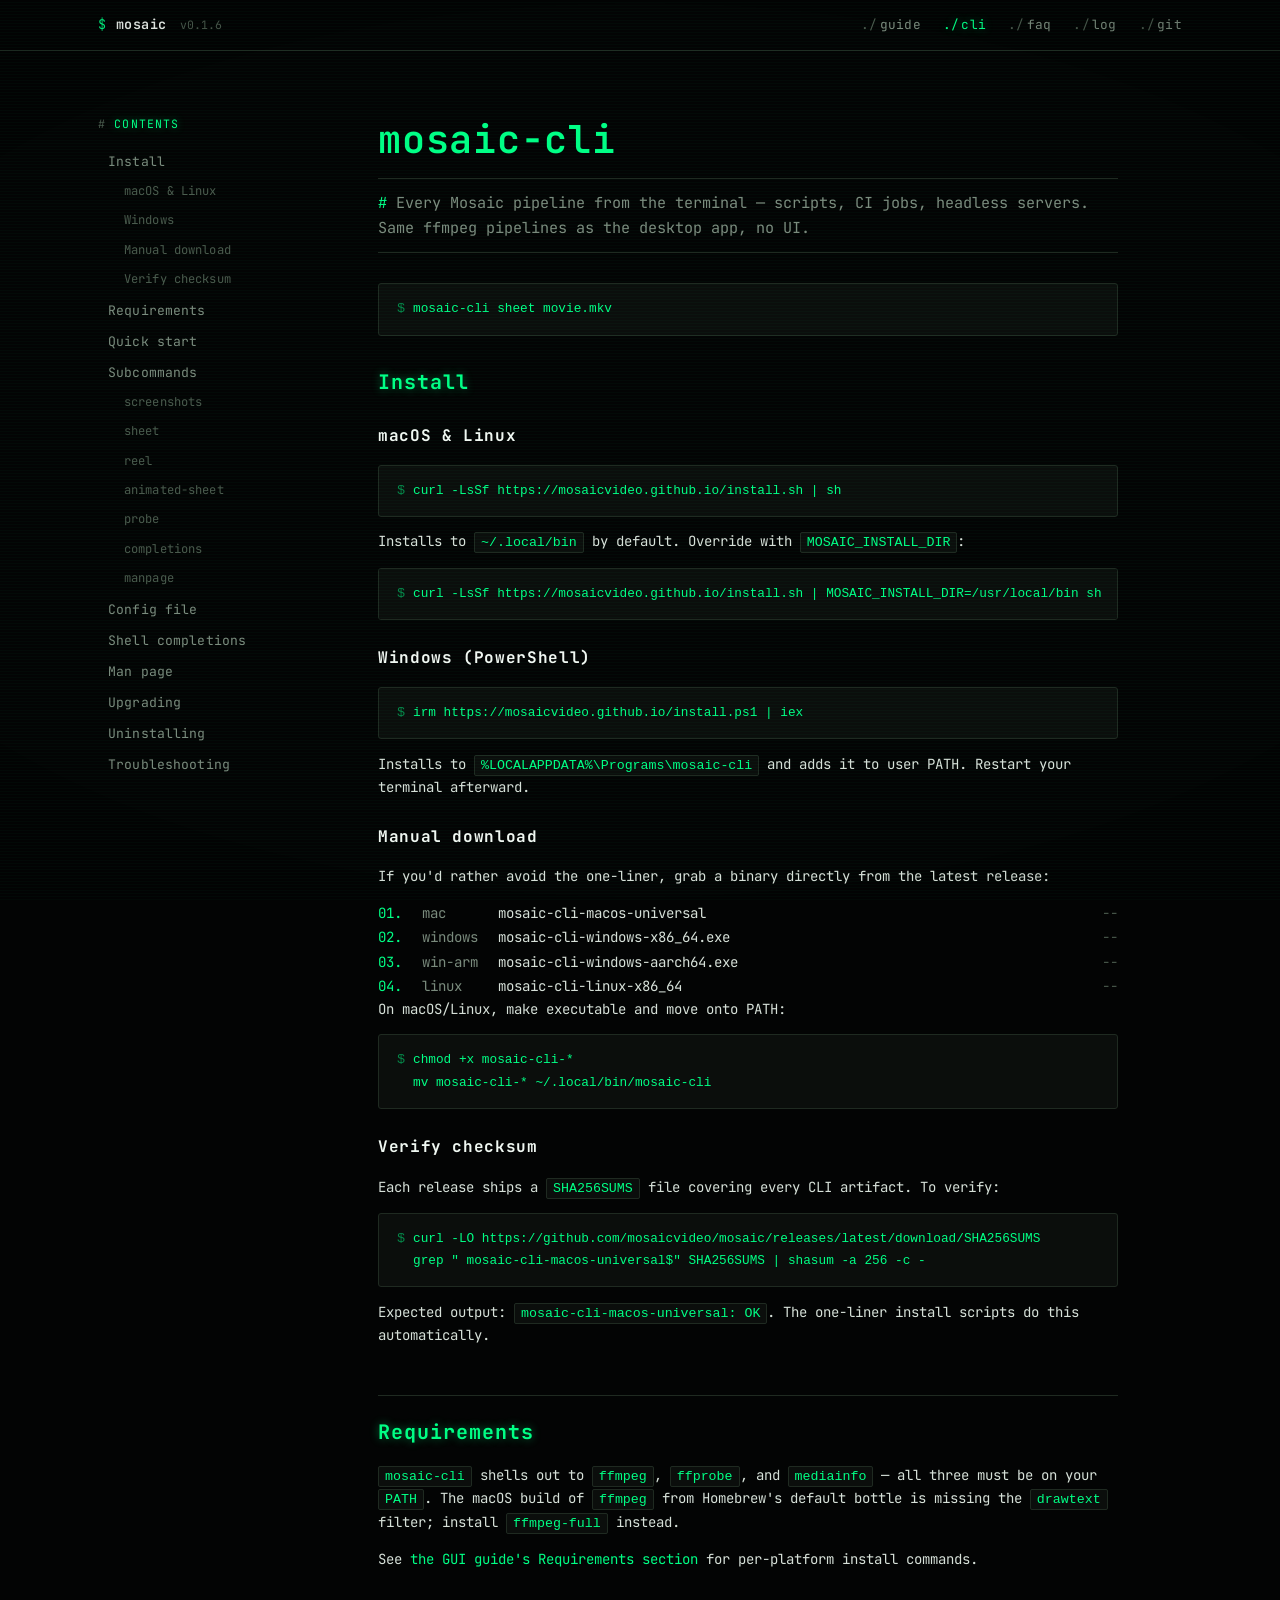
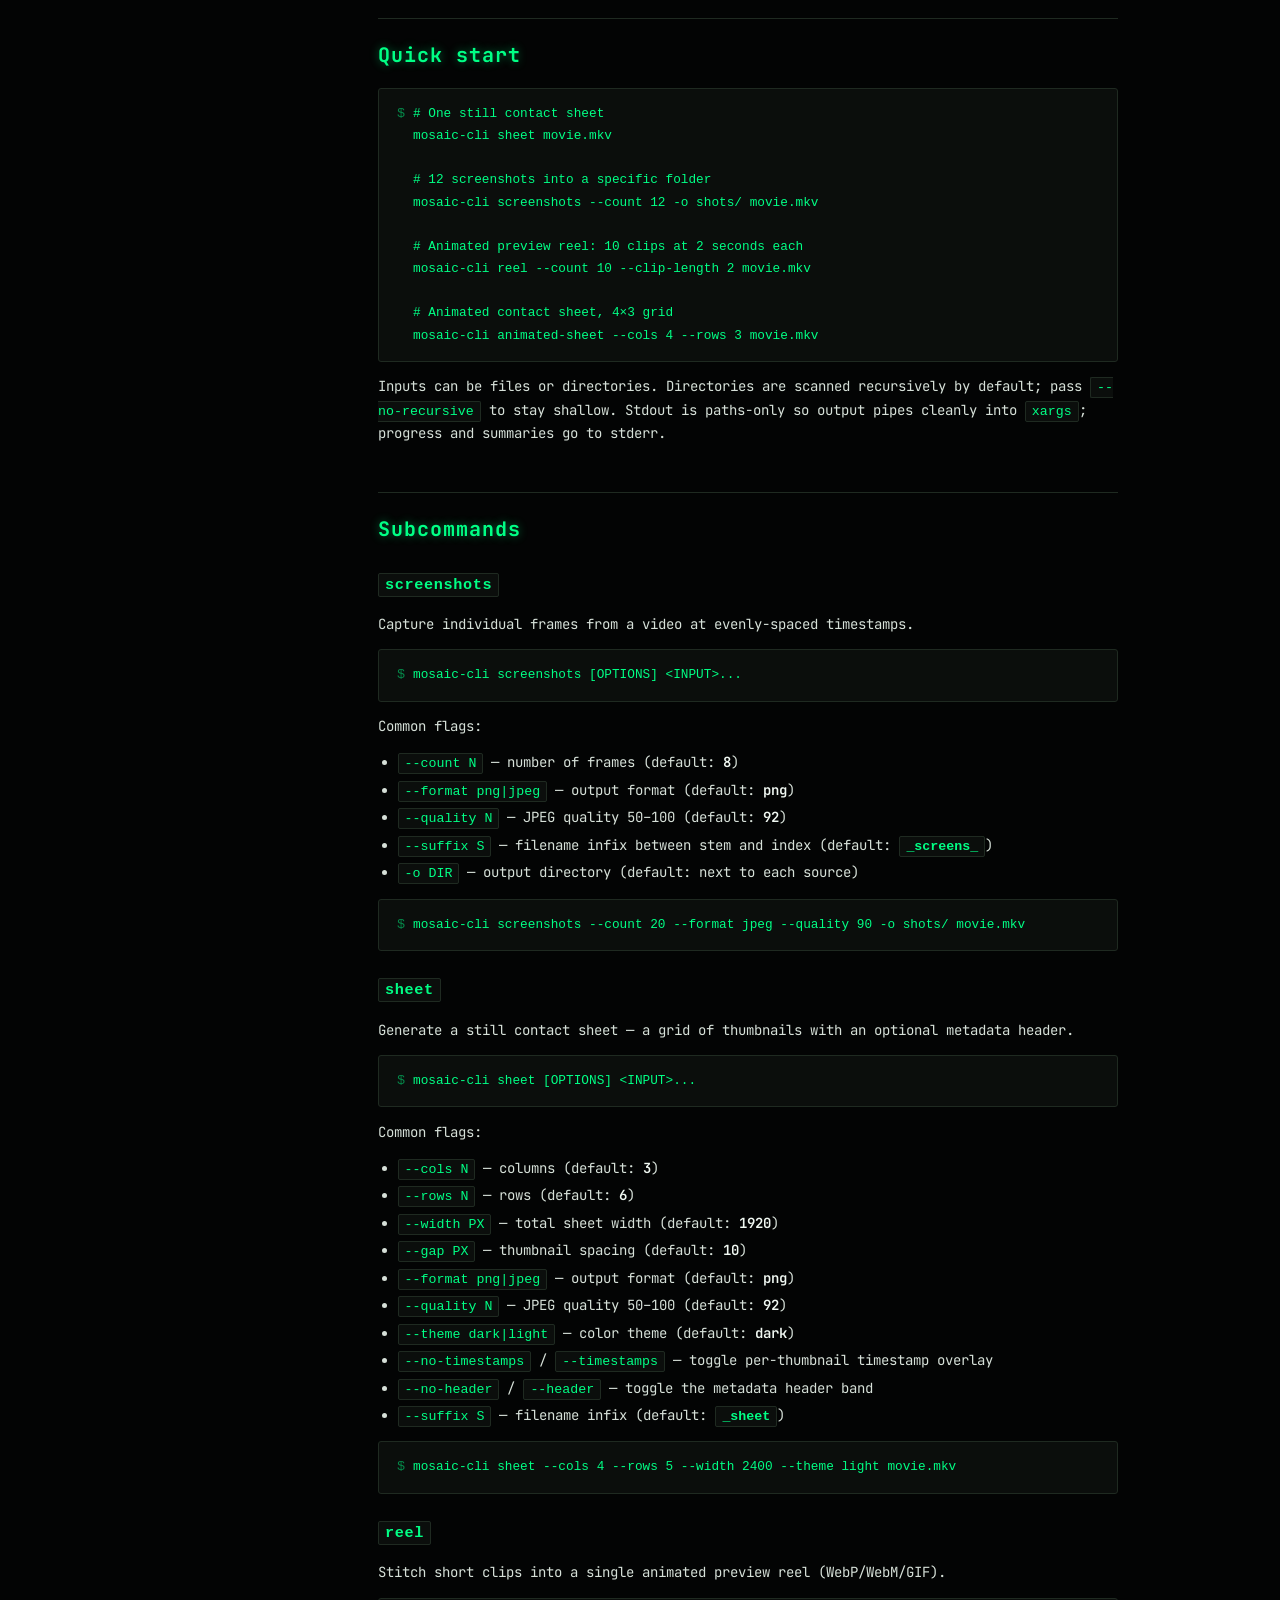
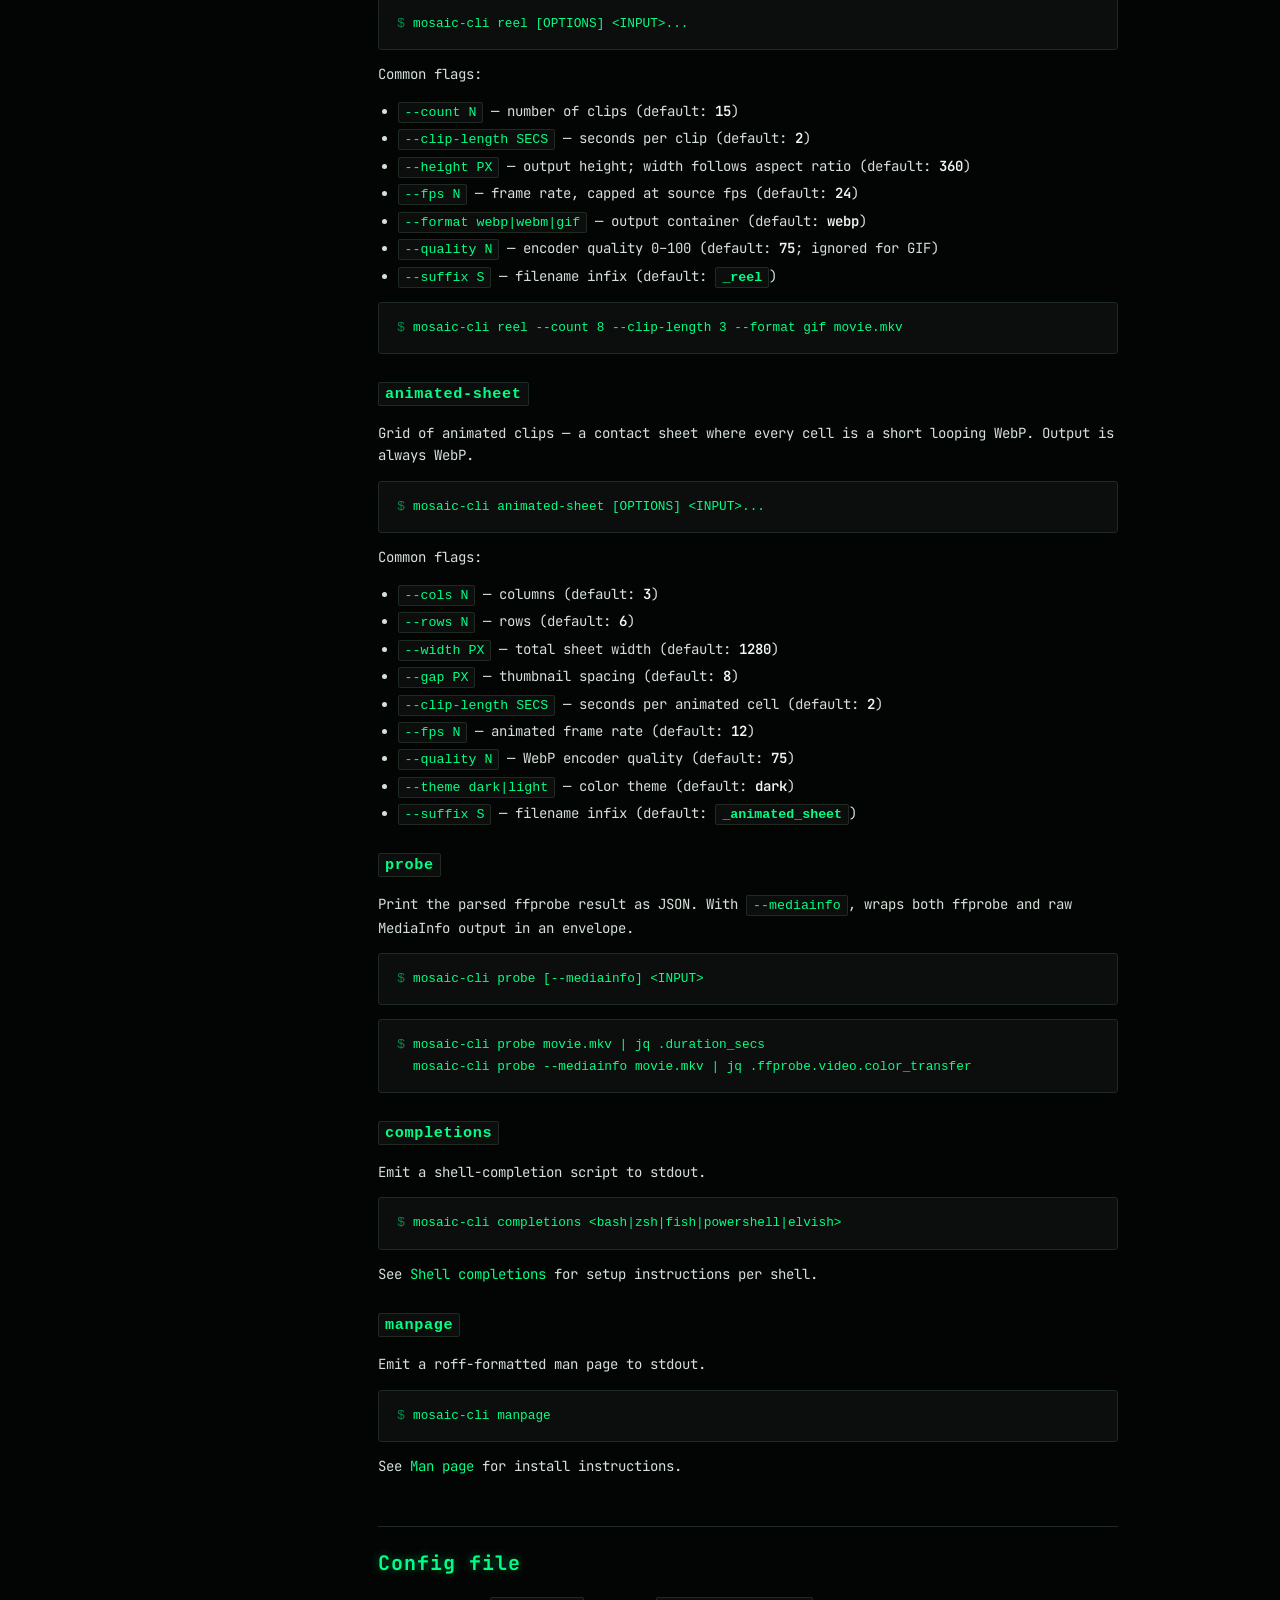
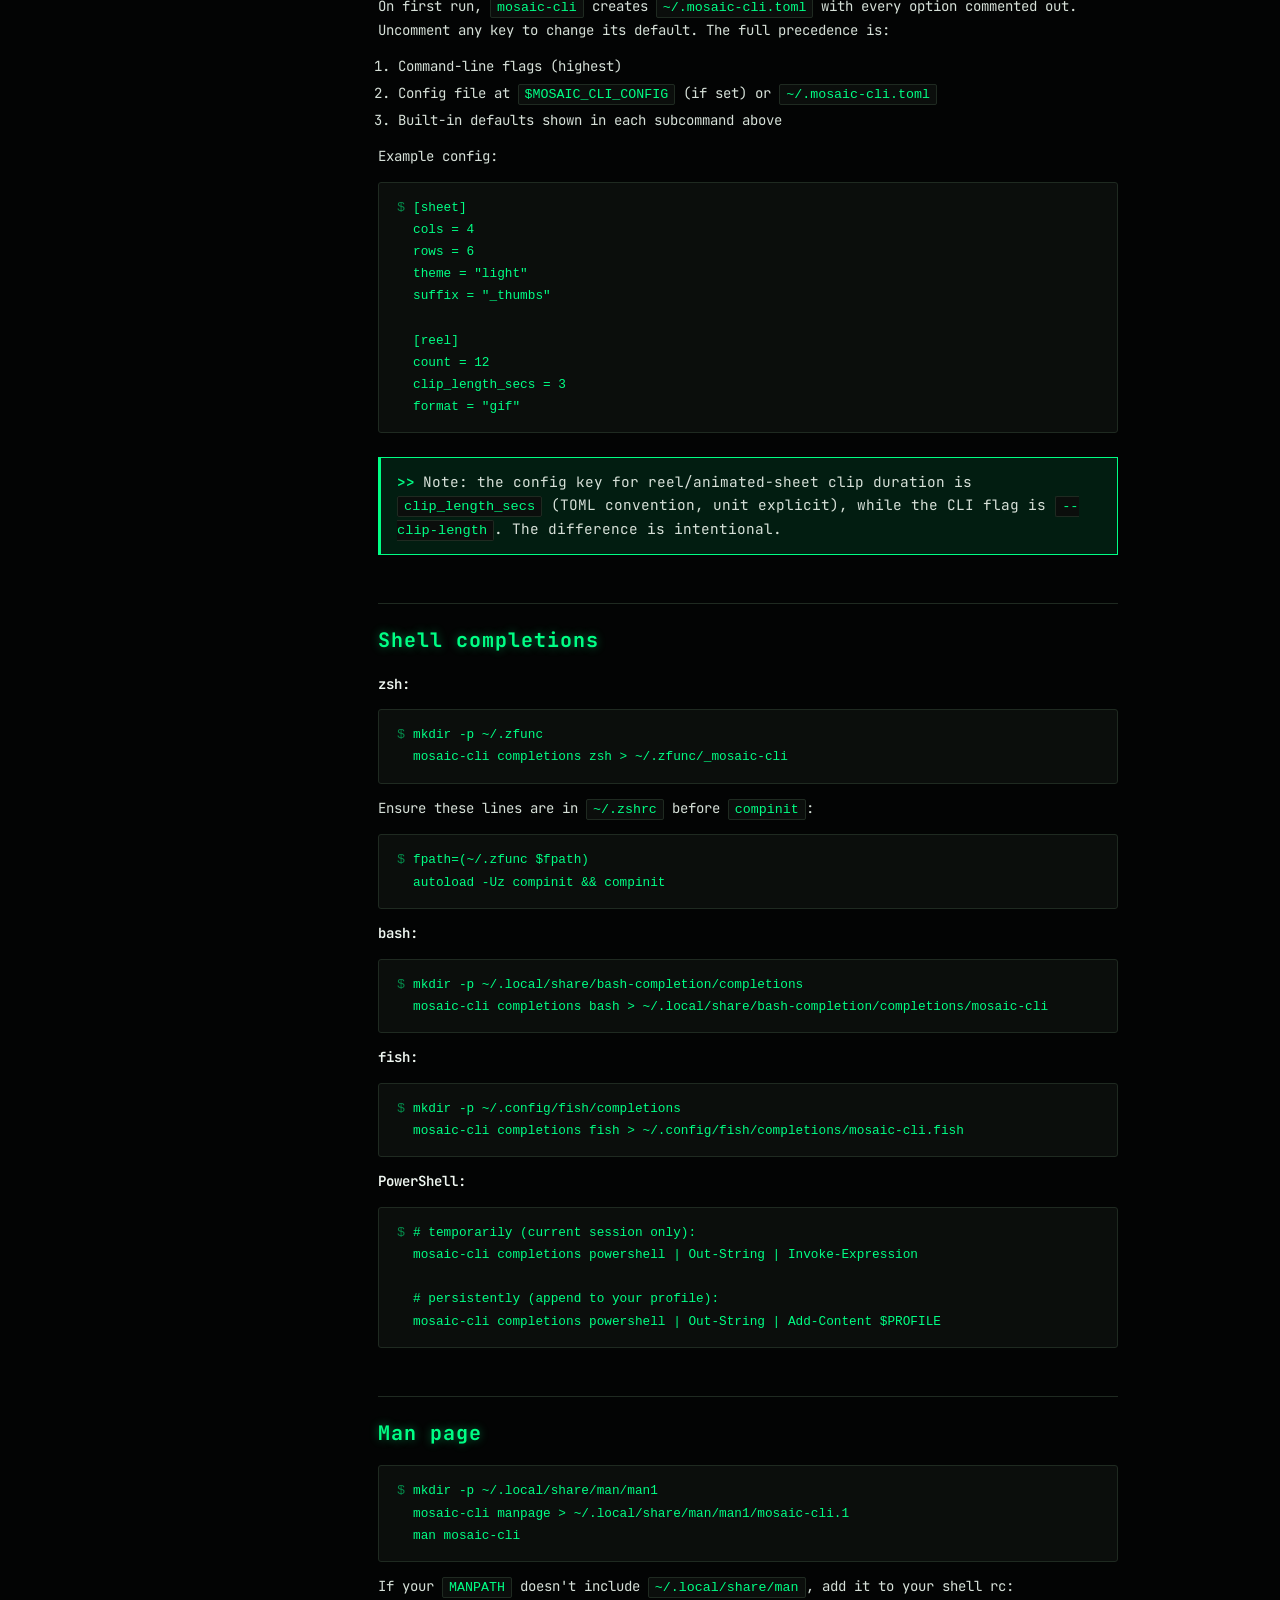
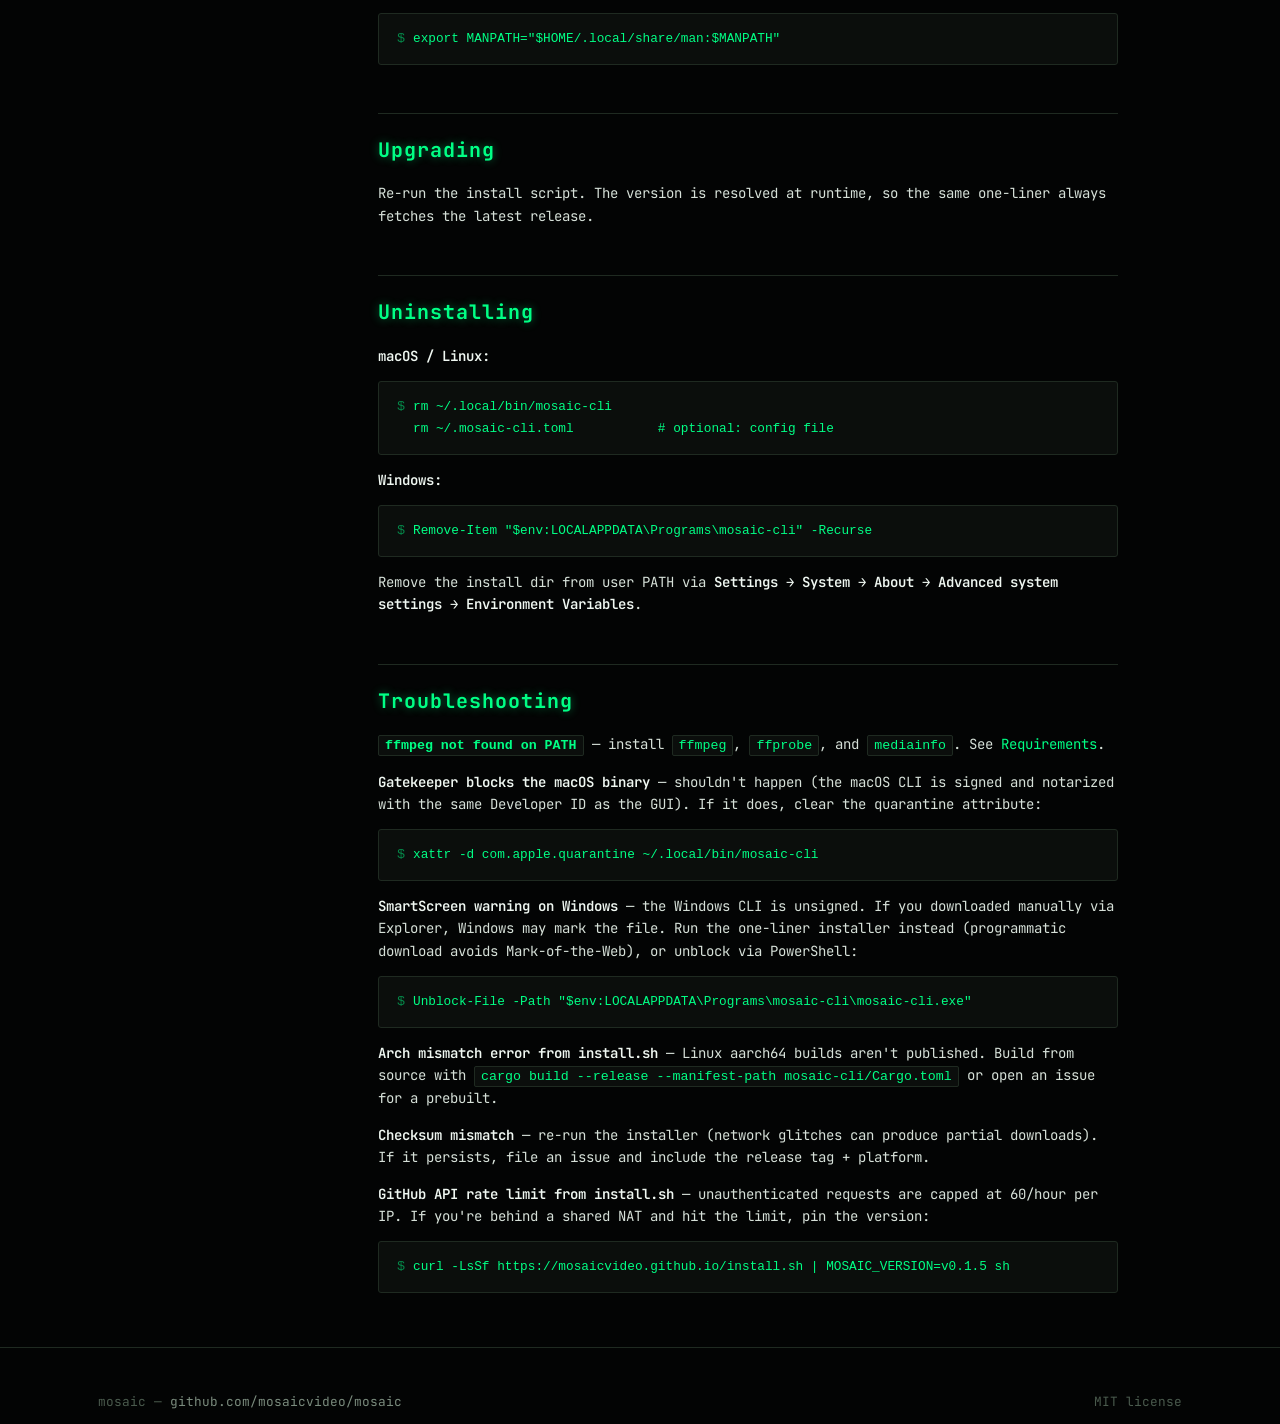
==== commit a426e797: "Fix issues found in a full audit Four defects, all introduced or exposed during the SEO work:  - set" ====
--- a/cli.html
+++ b/cli.html
@@ -3,24 +3,24 @@
 <head>
   <meta charset="utf-8">
   <meta name="viewport" content="width=device-width, initial-scale=1">
-  <title>CLI — Mosaic</title>
-  <meta name="description" content="Install and use mosaic-cli — the command-line interface for Mosaic contact sheets, screenshots, animated previews, and probes. One-liner install for macOS, Linux, and Windows.">
+  <title>mosaic-cli — Video Contact Sheets from the Command Line</title>
+  <meta name="description" content="Install and use mosaic-cli: contact sheets, screenshots, animated previews and probes from your terminal. One-liner install for macOS, Linux and Windows.">
   <link rel="canonical" href="https://mosaicvideo.github.io/cli.html">
   <meta name="theme-color" content="#060807">
 
   <meta property="og:type" content="article">
   <meta property="og:site_name" content="Mosaic">
   <meta property="og:url" content="https://mosaicvideo.github.io/cli.html">
-  <meta property="og:title" content="CLI — Mosaic">
-  <meta property="og:description" content="Install and use mosaic-cli — the command-line interface for Mosaic contact sheets, screenshots, animated previews, and probes. One-liner install for macOS, Linux, and Windows.">
+  <meta property="og:title" content="mosaic-cli — Video Contact Sheets from the Command Line">
+  <meta property="og:description" content="Install and use mosaic-cli: contact sheets, screenshots, animated previews and probes from your terminal. One-liner install for macOS, Linux and Windows.">
   <meta property="og:image" content="https://mosaicvideo.github.io/assets/og-image.png">
   <meta property="og:image:width" content="1200">
   <meta property="og:image:height" content="630">
   <meta property="og:image:alt" content="Mosaic — batch video thumbnailer for macOS, Windows and Linux">
 
   <meta name="twitter:card" content="summary_large_image">
-  <meta name="twitter:title" content="CLI — Mosaic">
-  <meta name="twitter:description" content="Install and use mosaic-cli — the command-line interface for Mosaic contact sheets, screenshots, animated previews, and probes.">
+  <meta name="twitter:title" content="mosaic-cli — Video Contact Sheets from the Command Line">
+  <meta name="twitter:description" content="Install and use mosaic-cli: contact sheets, screenshots, animated previews and probes from your terminal. One-liner install for macOS, Linux and Windows.">
   <meta name="twitter:image" content="https://mosaicvideo.github.io/assets/og-image.png">
   <meta name="twitter:image:alt" content="Mosaic — batch video thumbnailer for macOS, Windows and Linux">
   <link rel="icon" type="image/png" href="assets/favicon.png">
--- a/assets/style.css
+++ b/assets/style.css
@@ -114,7 +114,15 @@
 }
 
 /* All caps, uppercase default for headings */
-h1, h2, h3, h4 {
+h1, h2, h3, /* Sub-headings that must not skip a level but should read as h4. */
+h3.minor {
+  font-size: 0.86rem;
+  letter-spacing: 0.06em;
+  margin-top: 1.4em;
+  color: var(--accent);
+}
+
+h4 {
   font-family: var(--f-mono);
   font-weight: 500;
   letter-spacing: 0.01em;
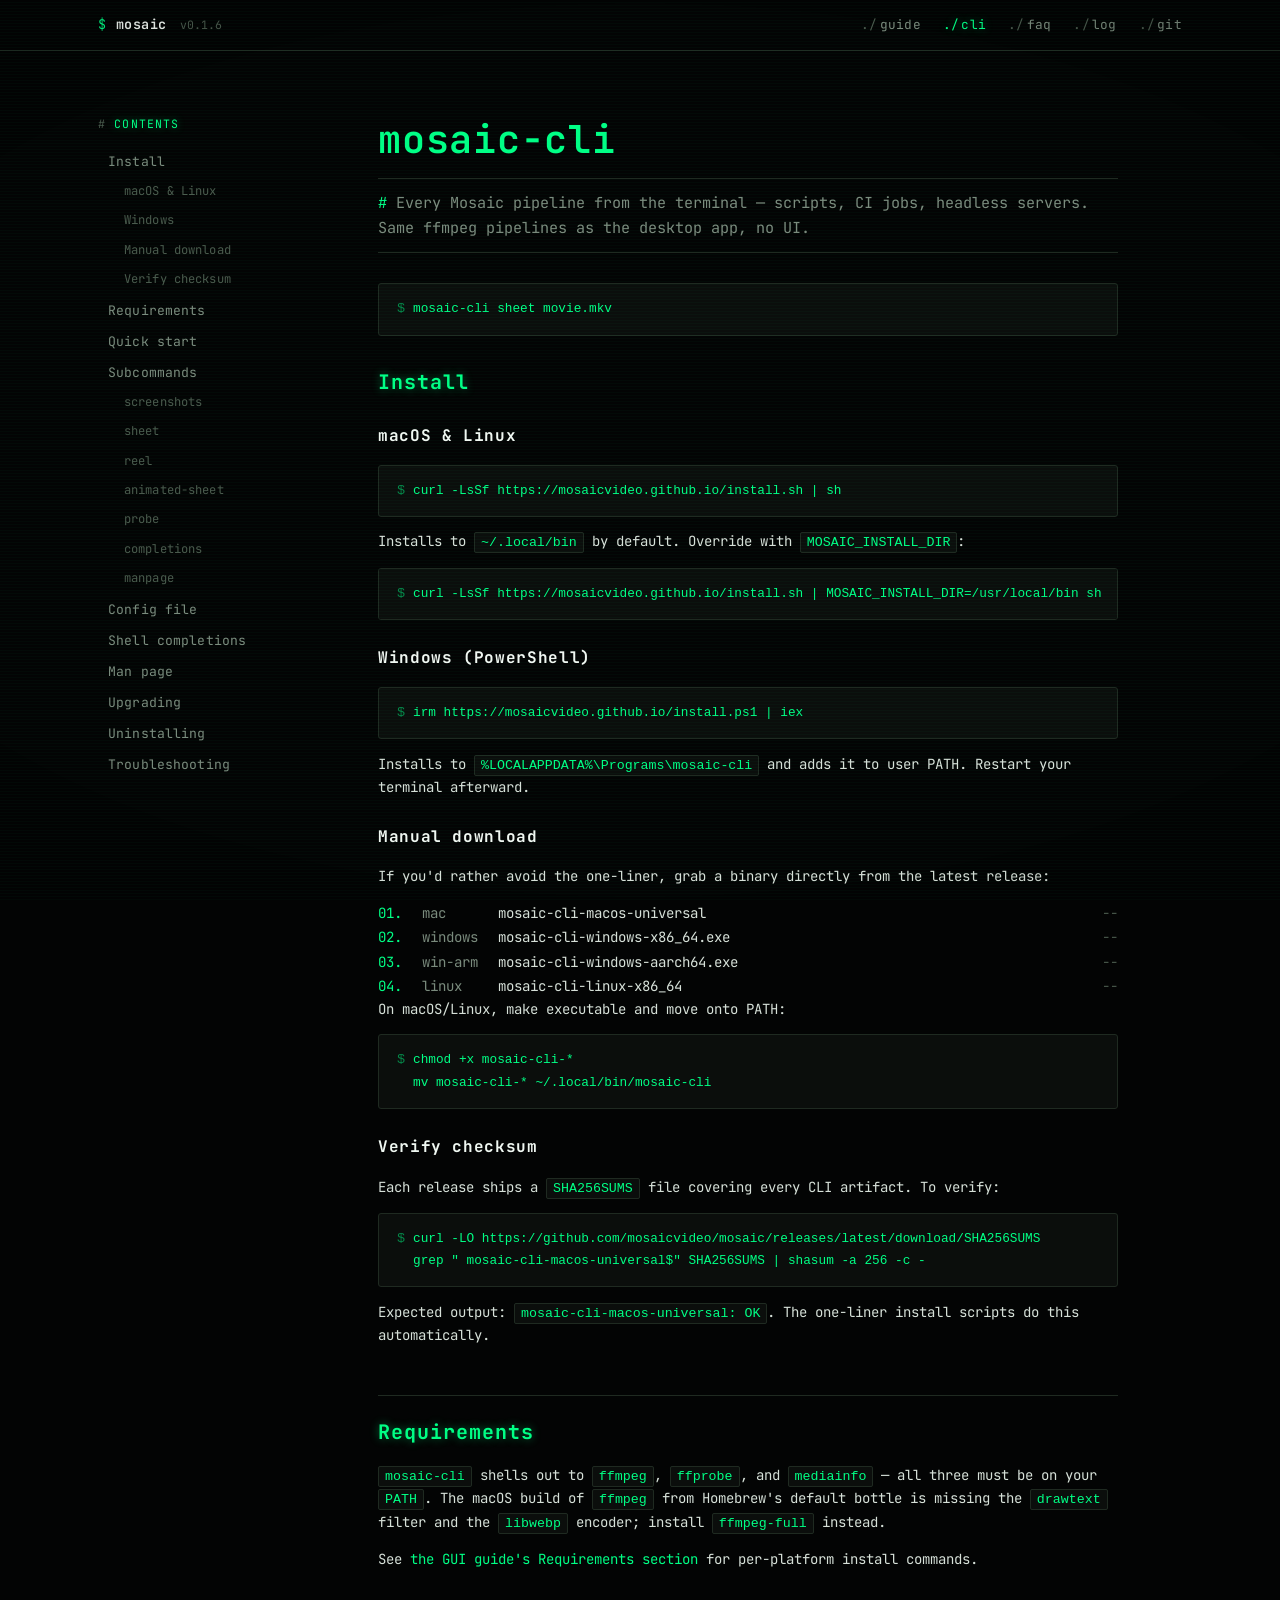
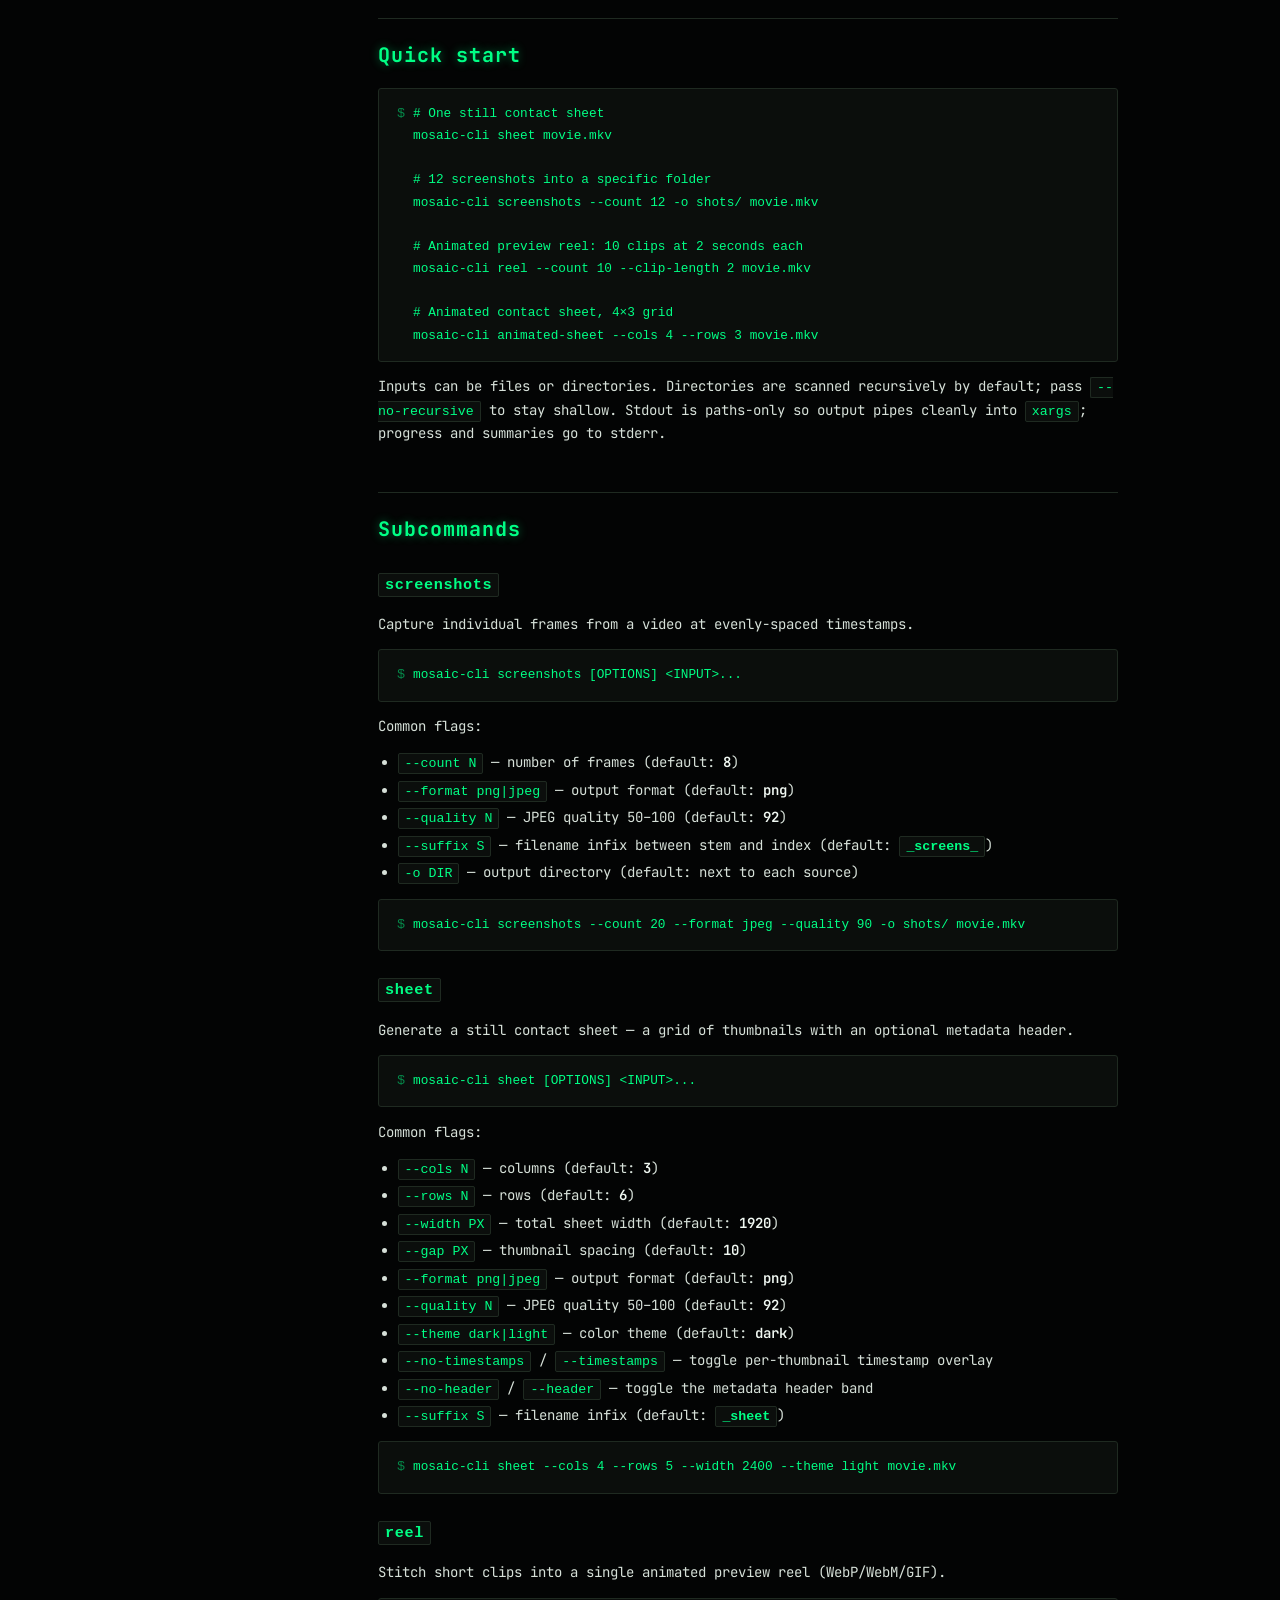
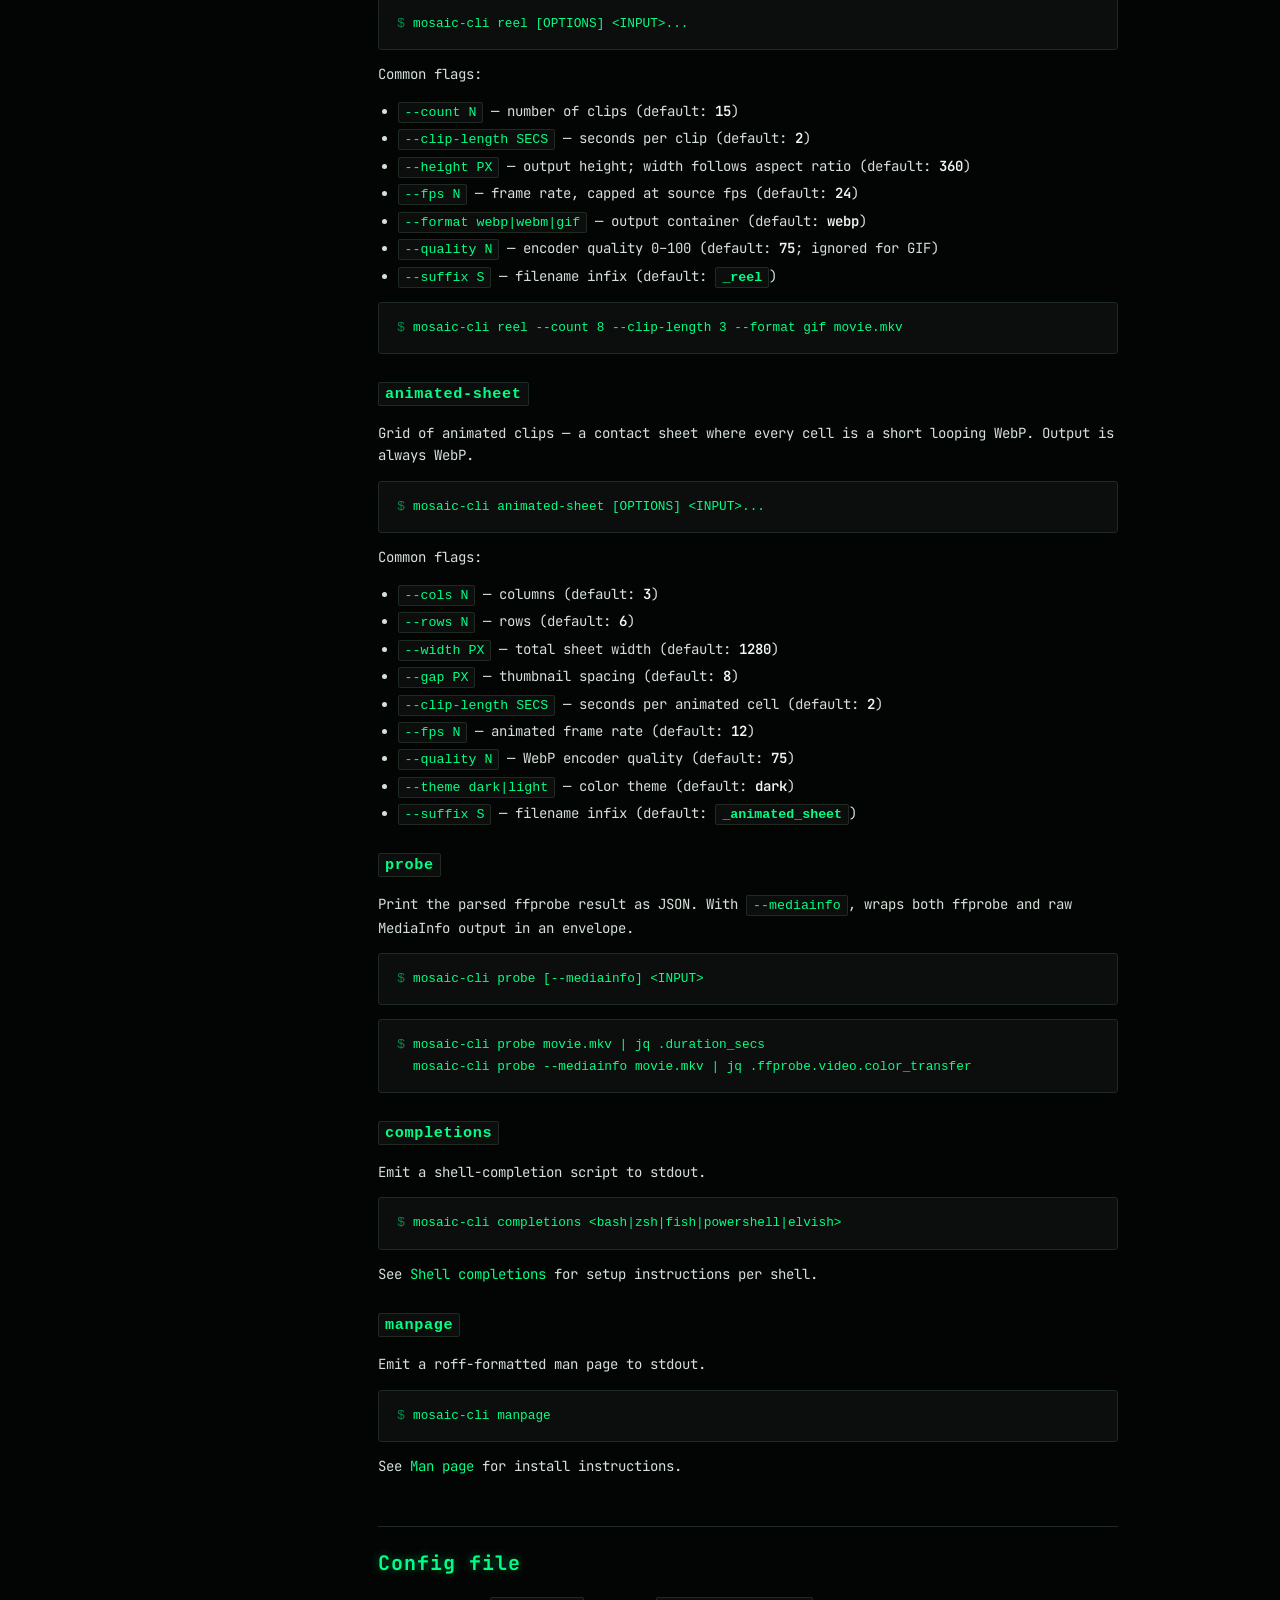
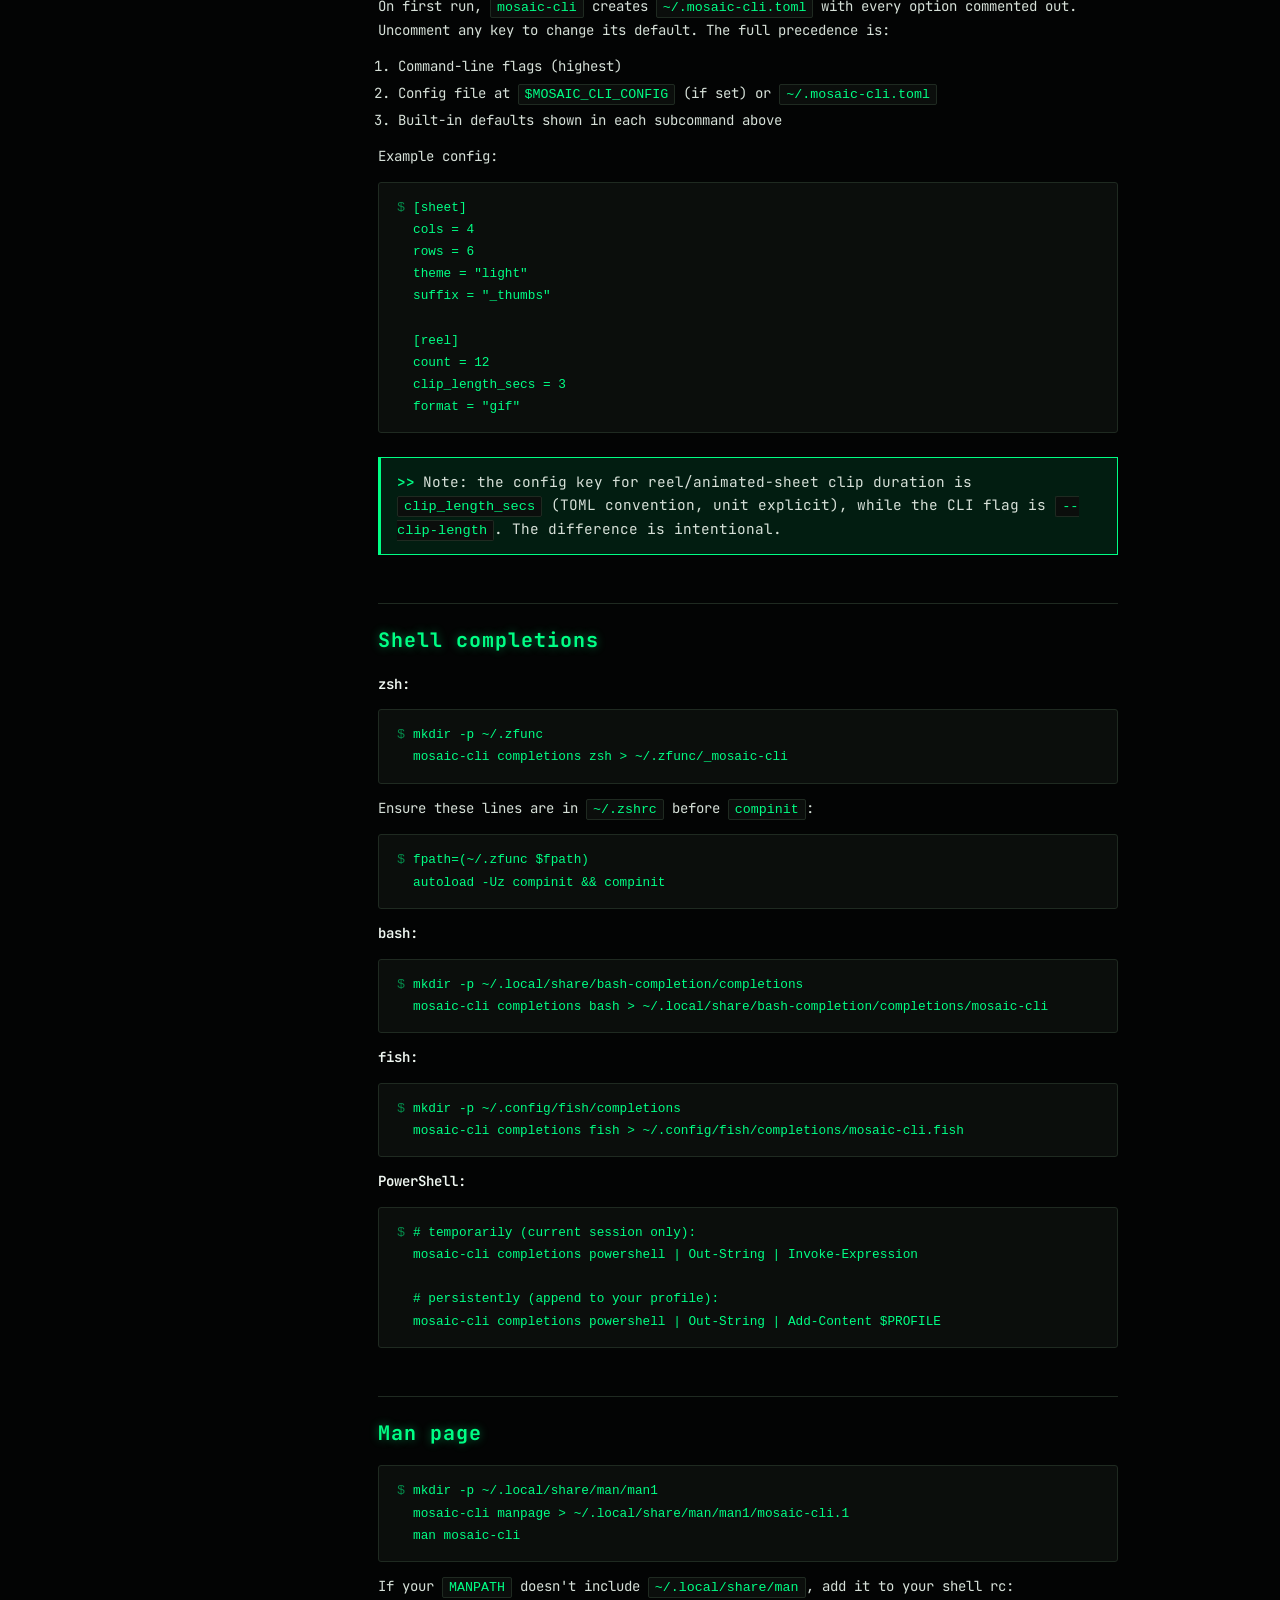
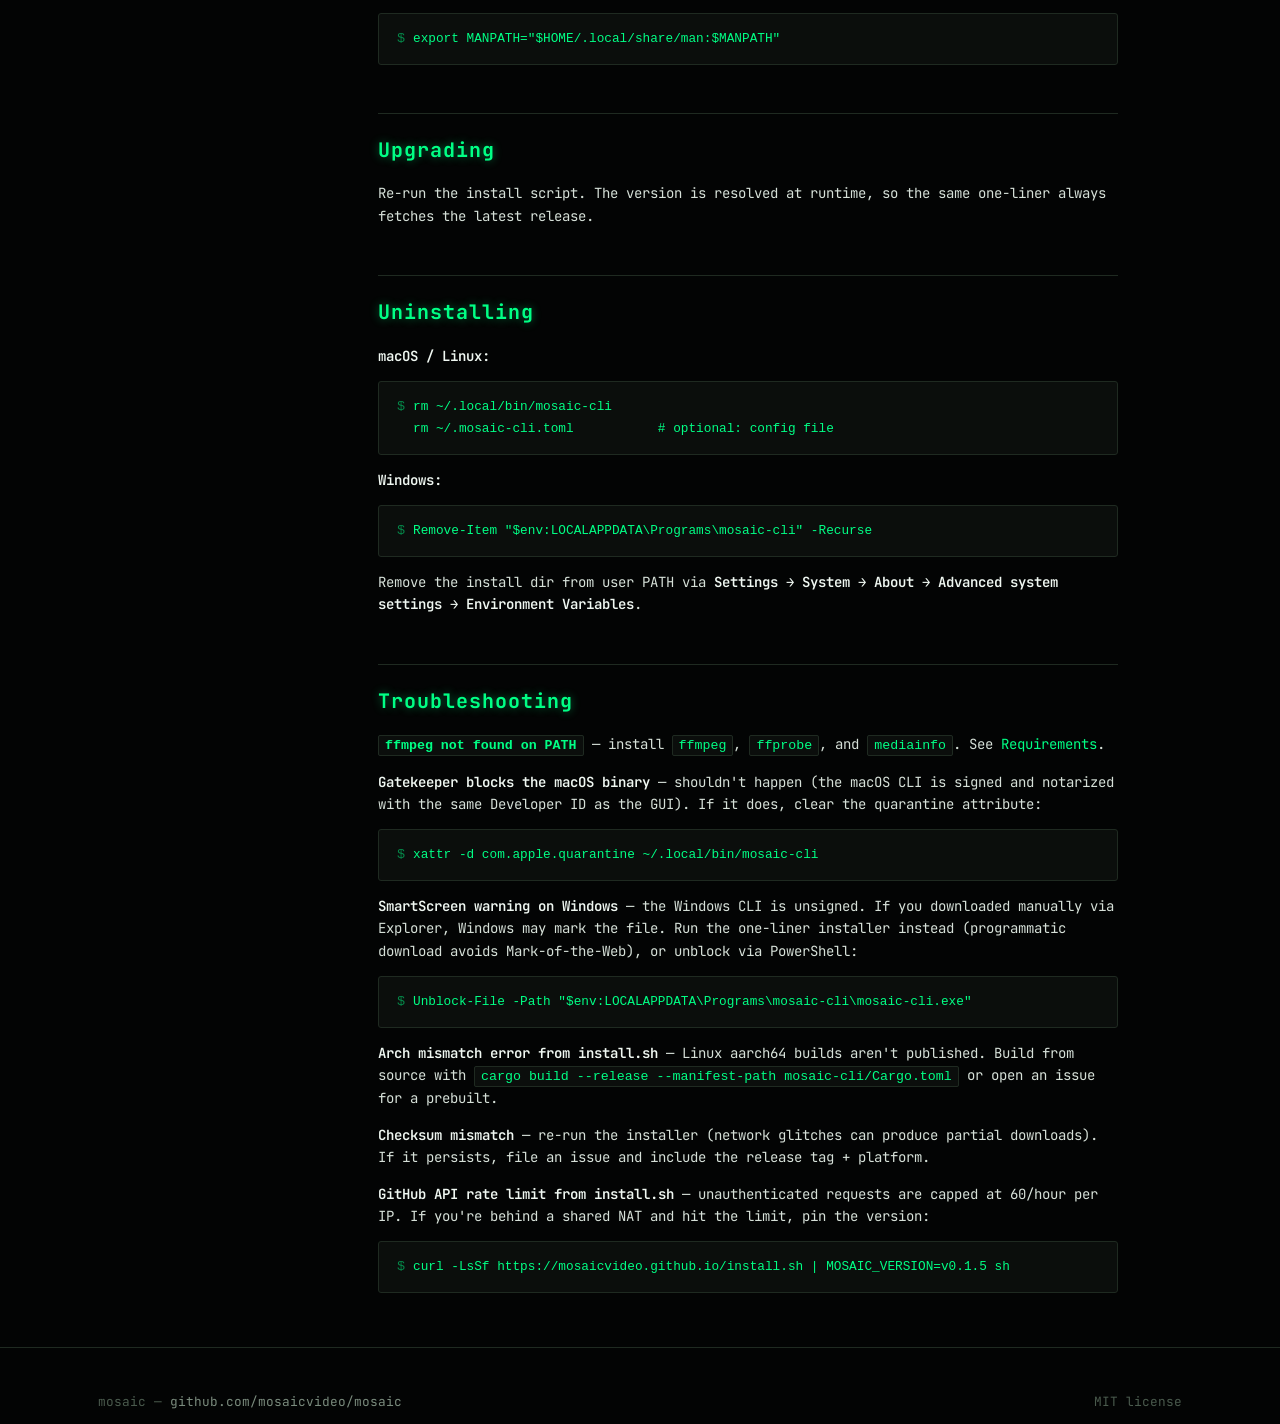
==== commit cbcf296a: "Update requirements and formats for Mosaic 0.1.7 Homebrew's default ffmpeg also lacks libwebp; the a" ====
--- a/cli.html
+++ b/cli.html
@@ -206,7 +206,7 @@
         <p>Expected output: <code>mosaic-cli-macos-universal: OK</code>. The one-liner install scripts do this automatically.</p>
 
         <h2 id="requirements">Requirements</h2>
-        <p><code>mosaic-cli</code> shells out to <code>ffmpeg</code>, <code>ffprobe</code>, and <code>mediainfo</code> — all three must be on your <code>PATH</code>. The macOS build of <code>ffmpeg</code> from Homebrew's default bottle is missing the <code>drawtext</code> filter; install <code>ffmpeg-full</code> instead.</p>
+        <p><code>mosaic-cli</code> shells out to <code>ffmpeg</code>, <code>ffprobe</code>, and <code>mediainfo</code> — all three must be on your <code>PATH</code>. The macOS build of <code>ffmpeg</code> from Homebrew's default bottle is missing the <code>drawtext</code> filter and the <code>libwebp</code> encoder; install <code>ffmpeg-full</code> instead.</p>
         <p>See <a href="guide.html#requirements">the GUI guide's Requirements section</a> for per-platform install commands.</p>
 
         <h2 id="quick-start">Quick start</h2>
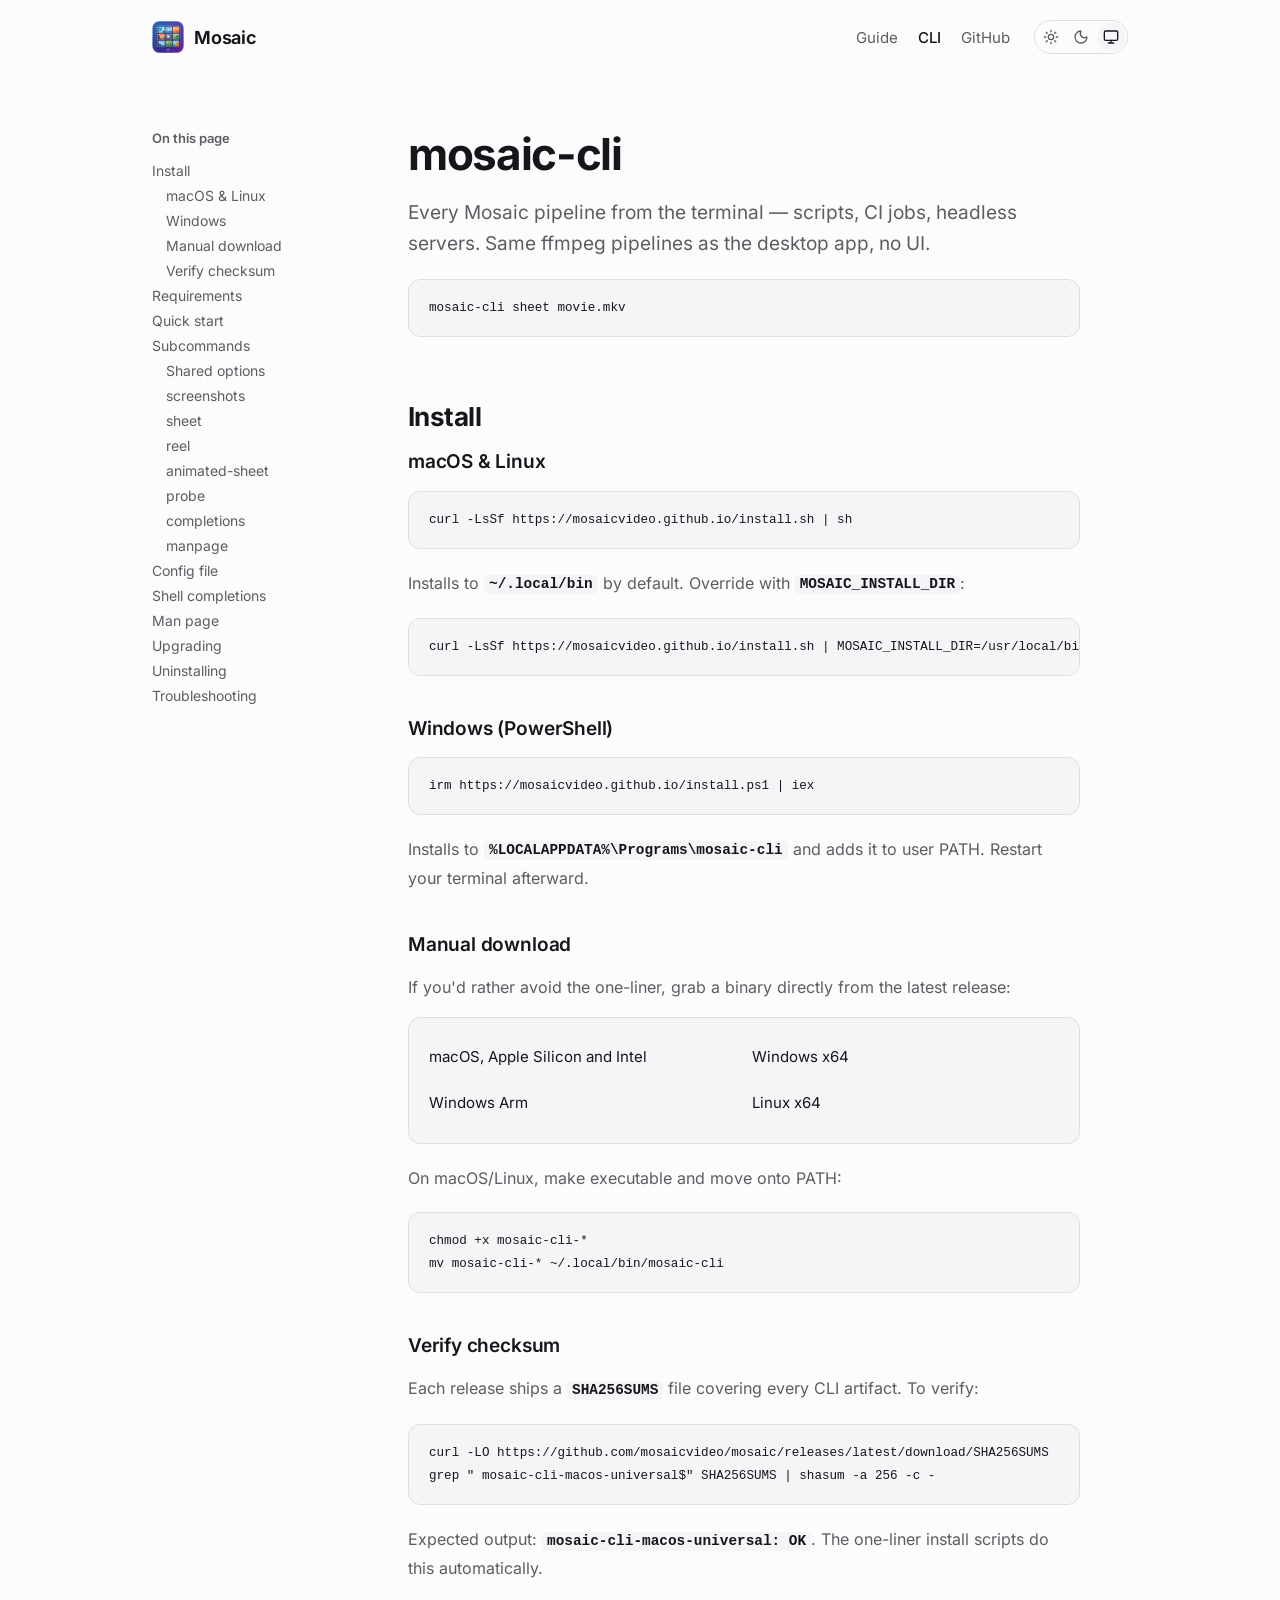
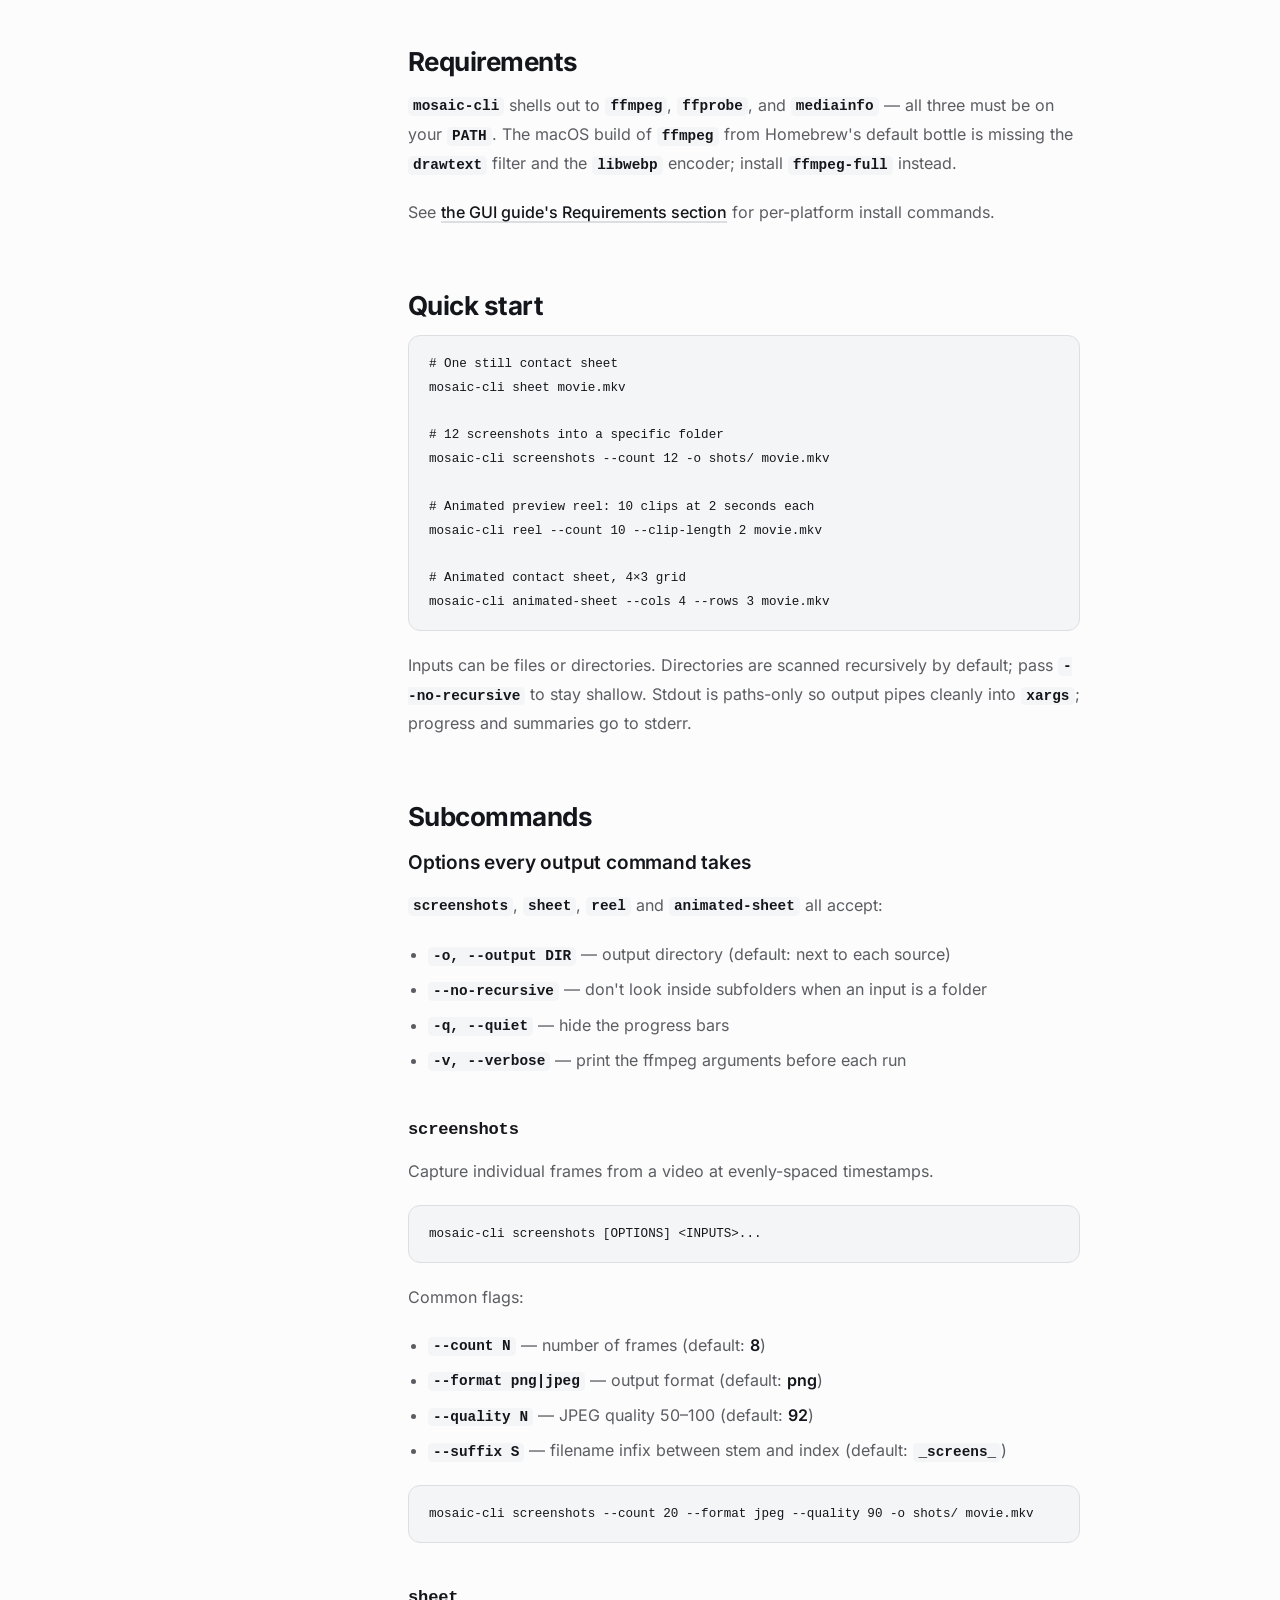
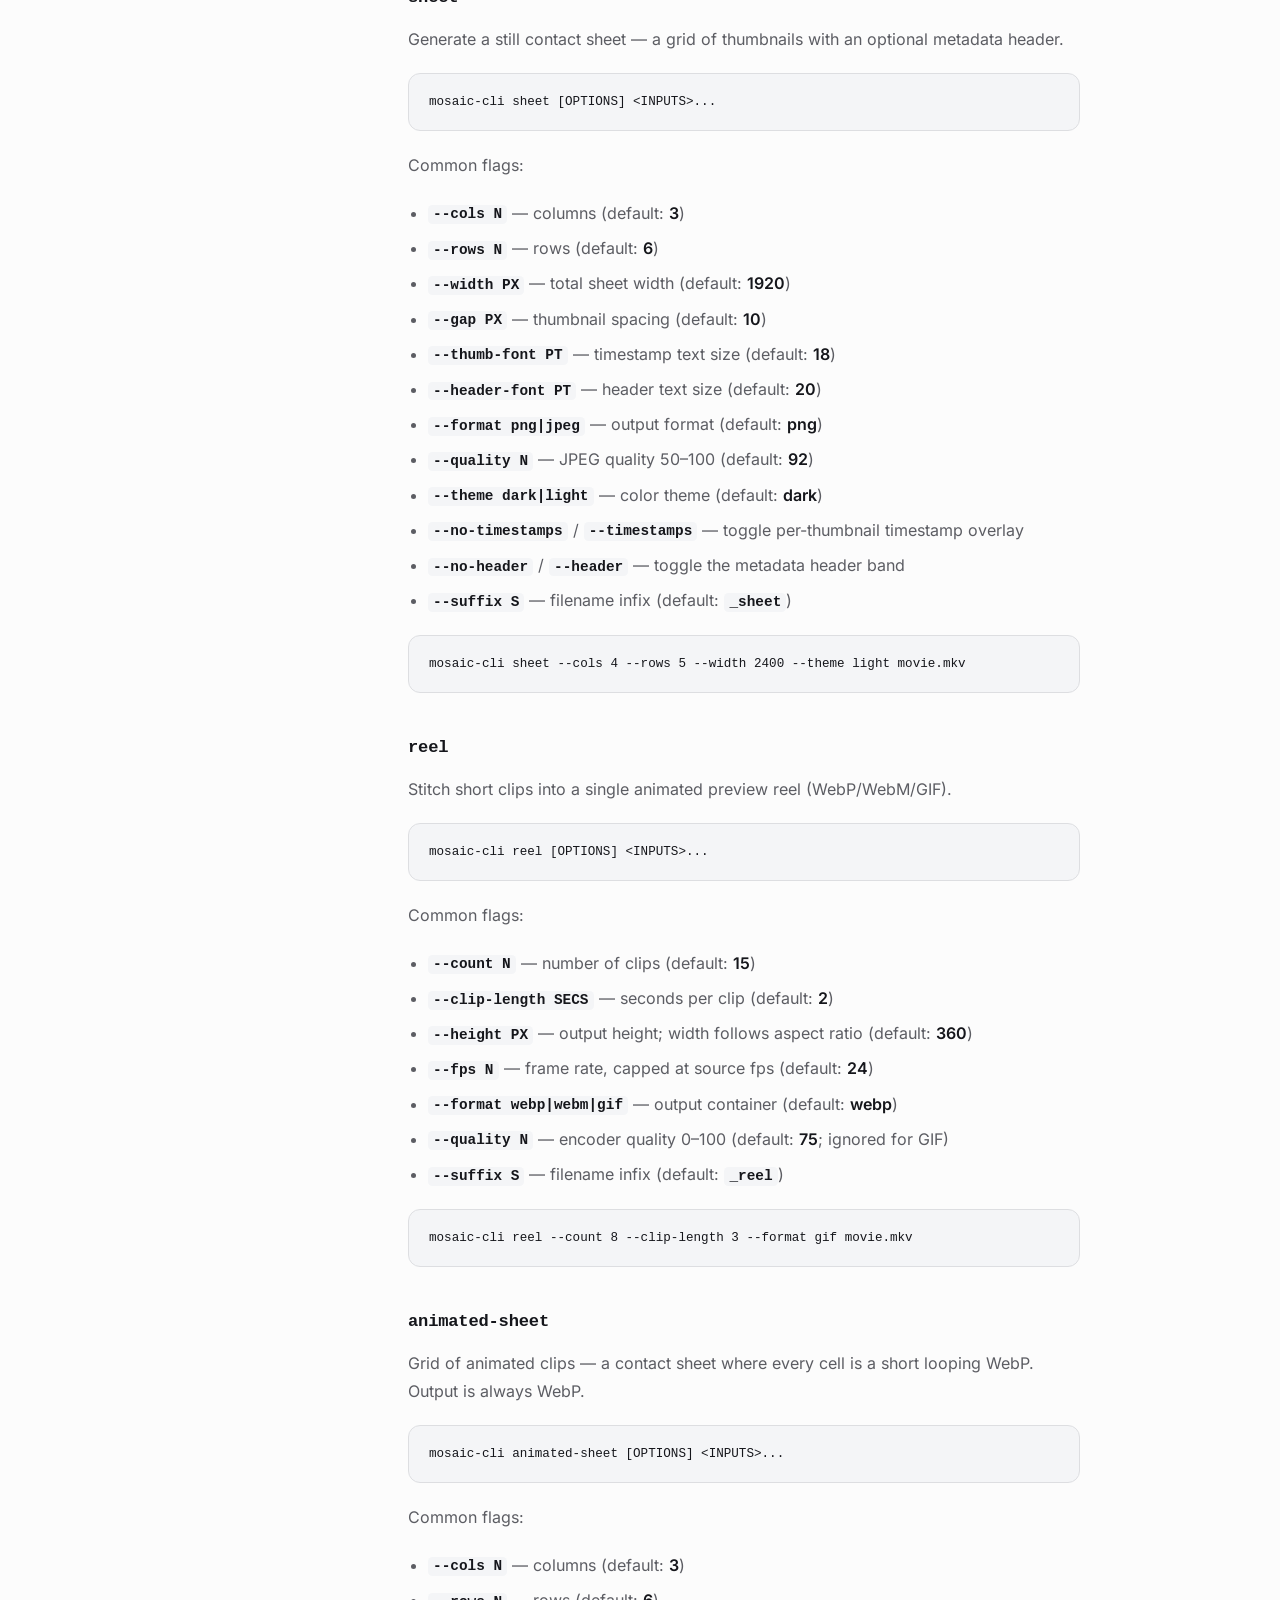
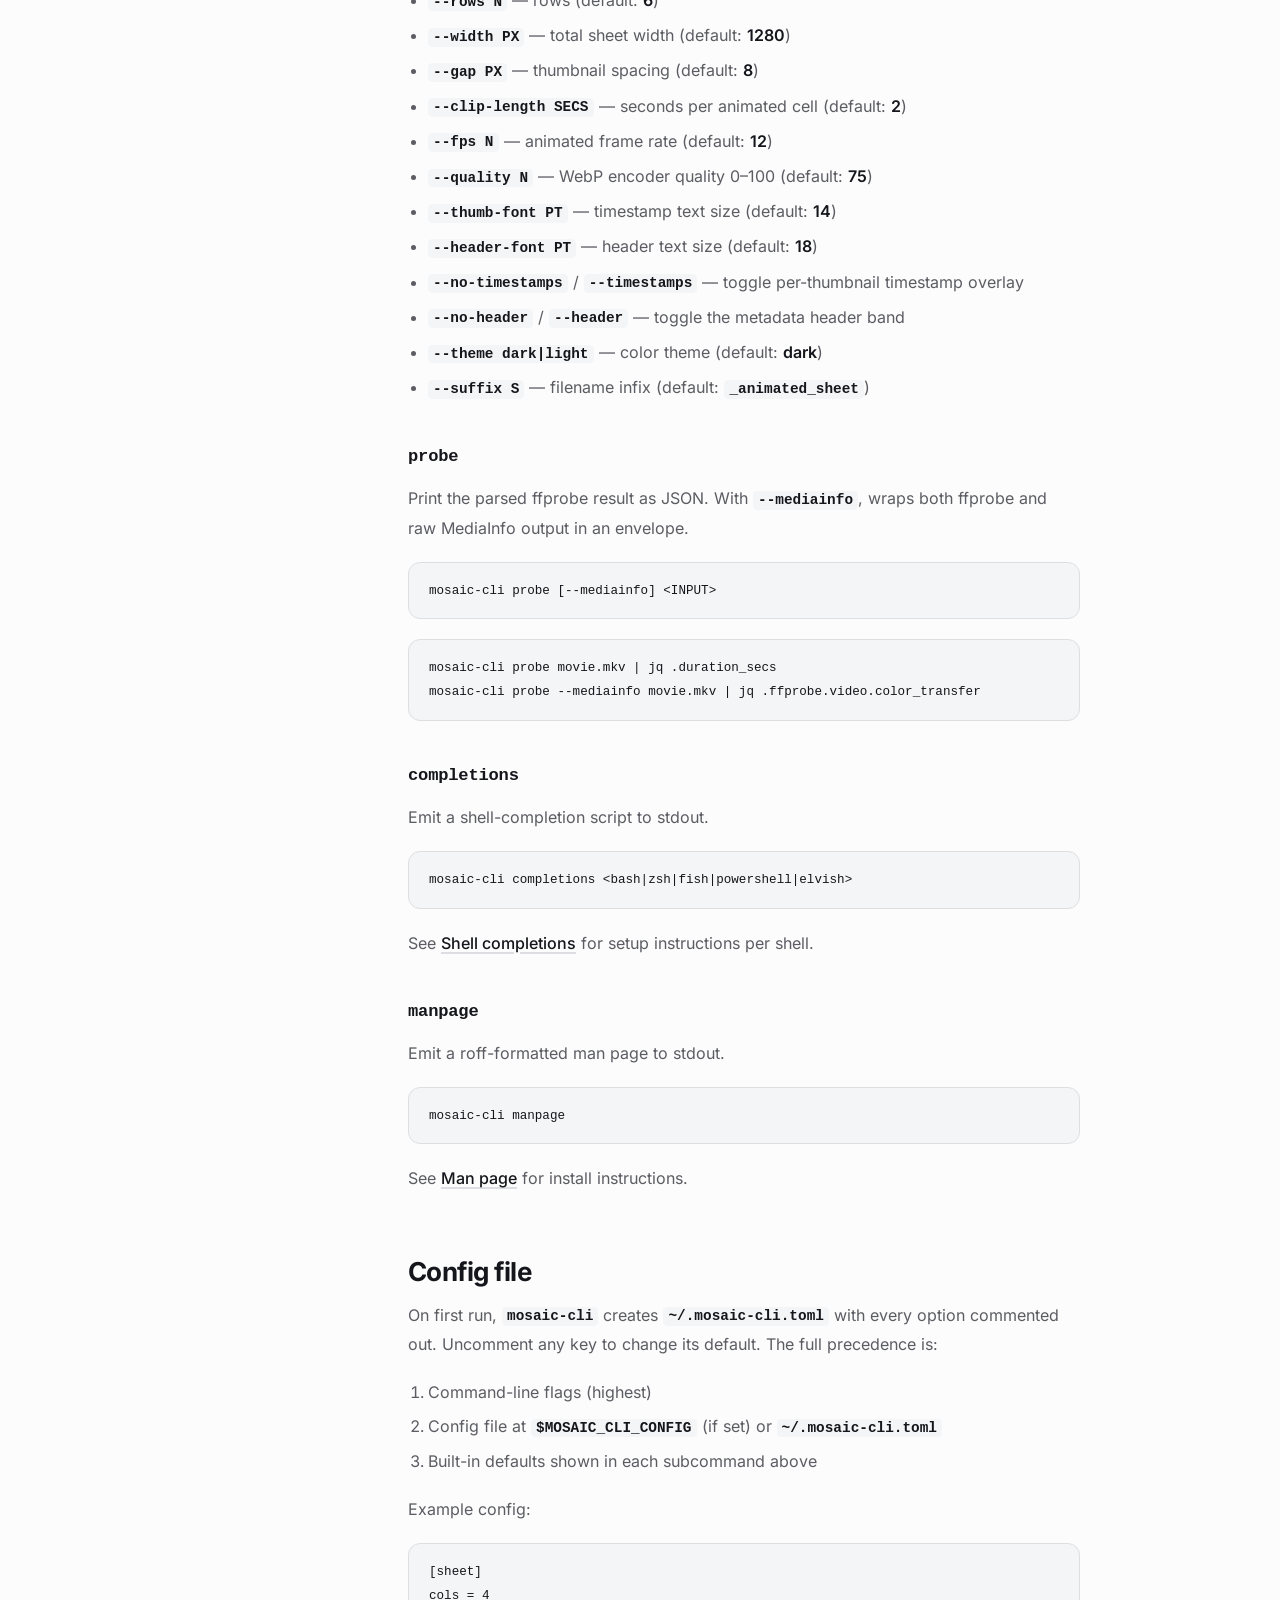
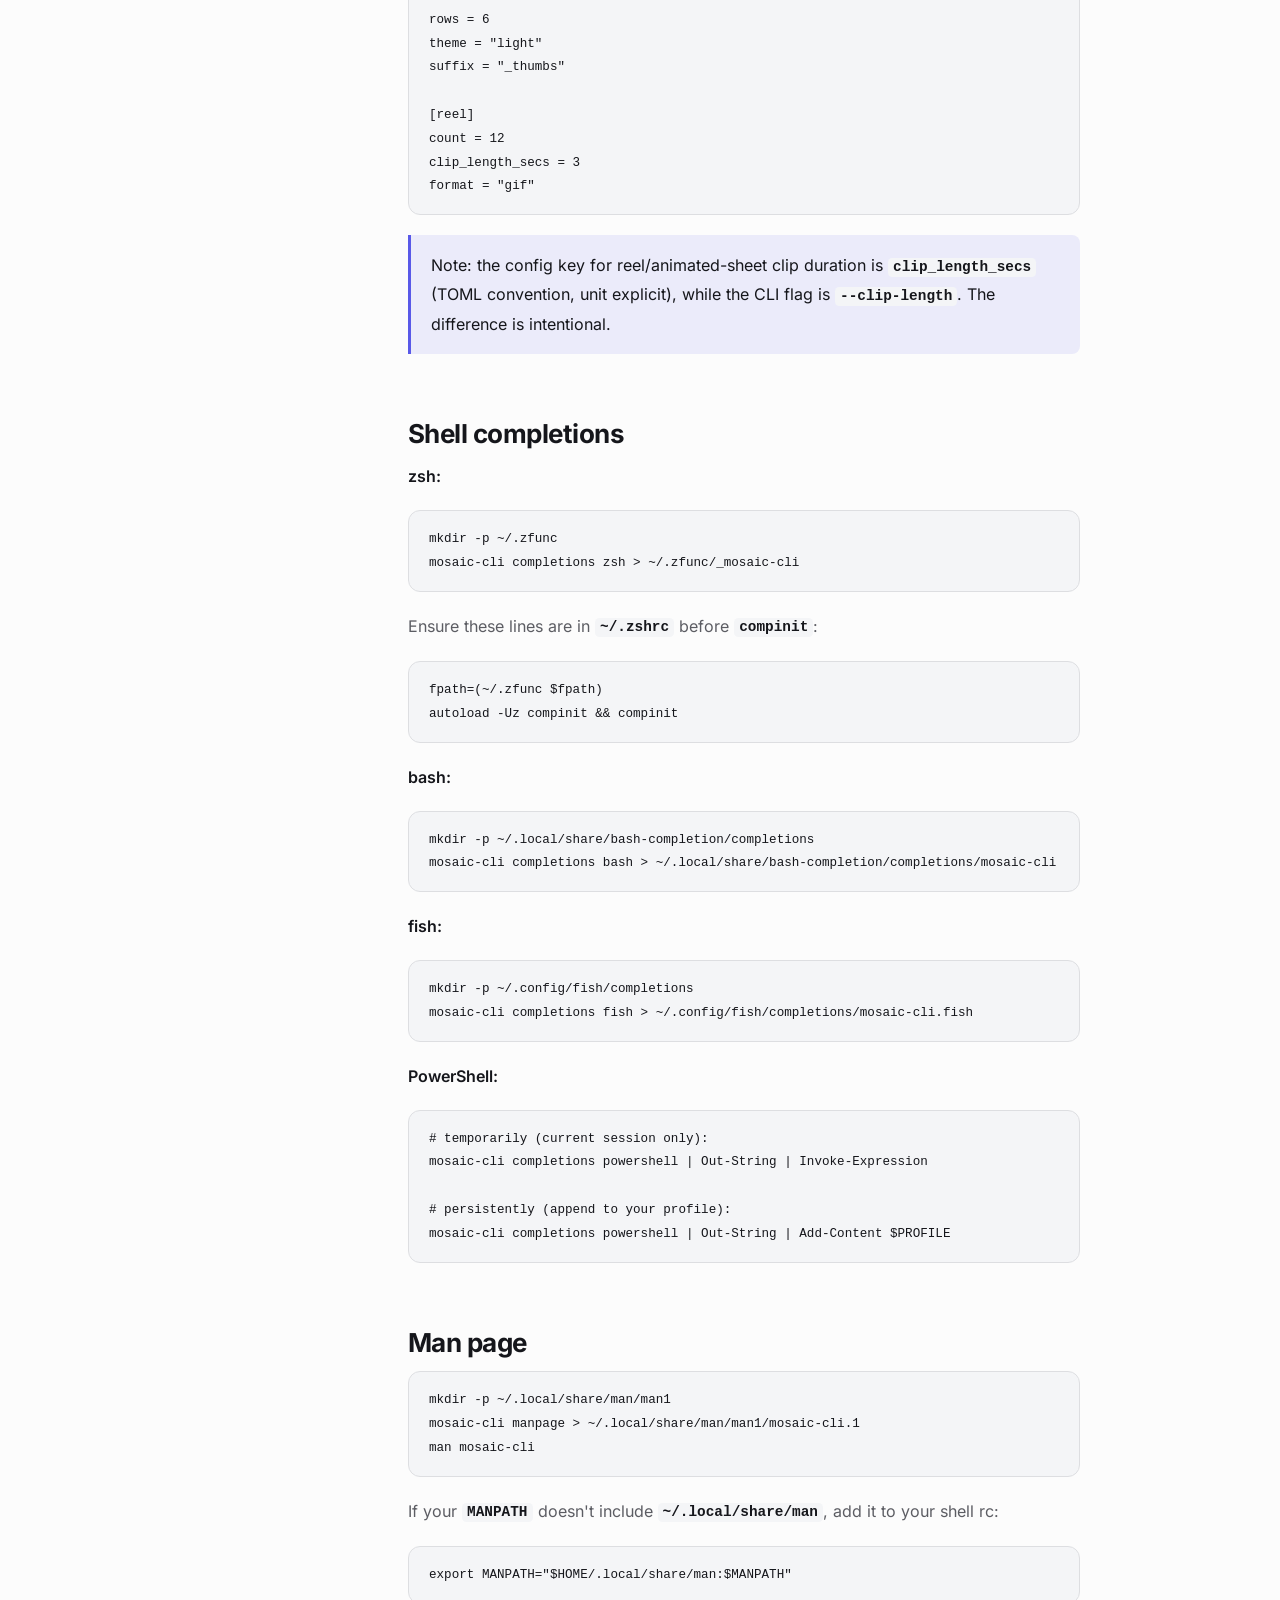
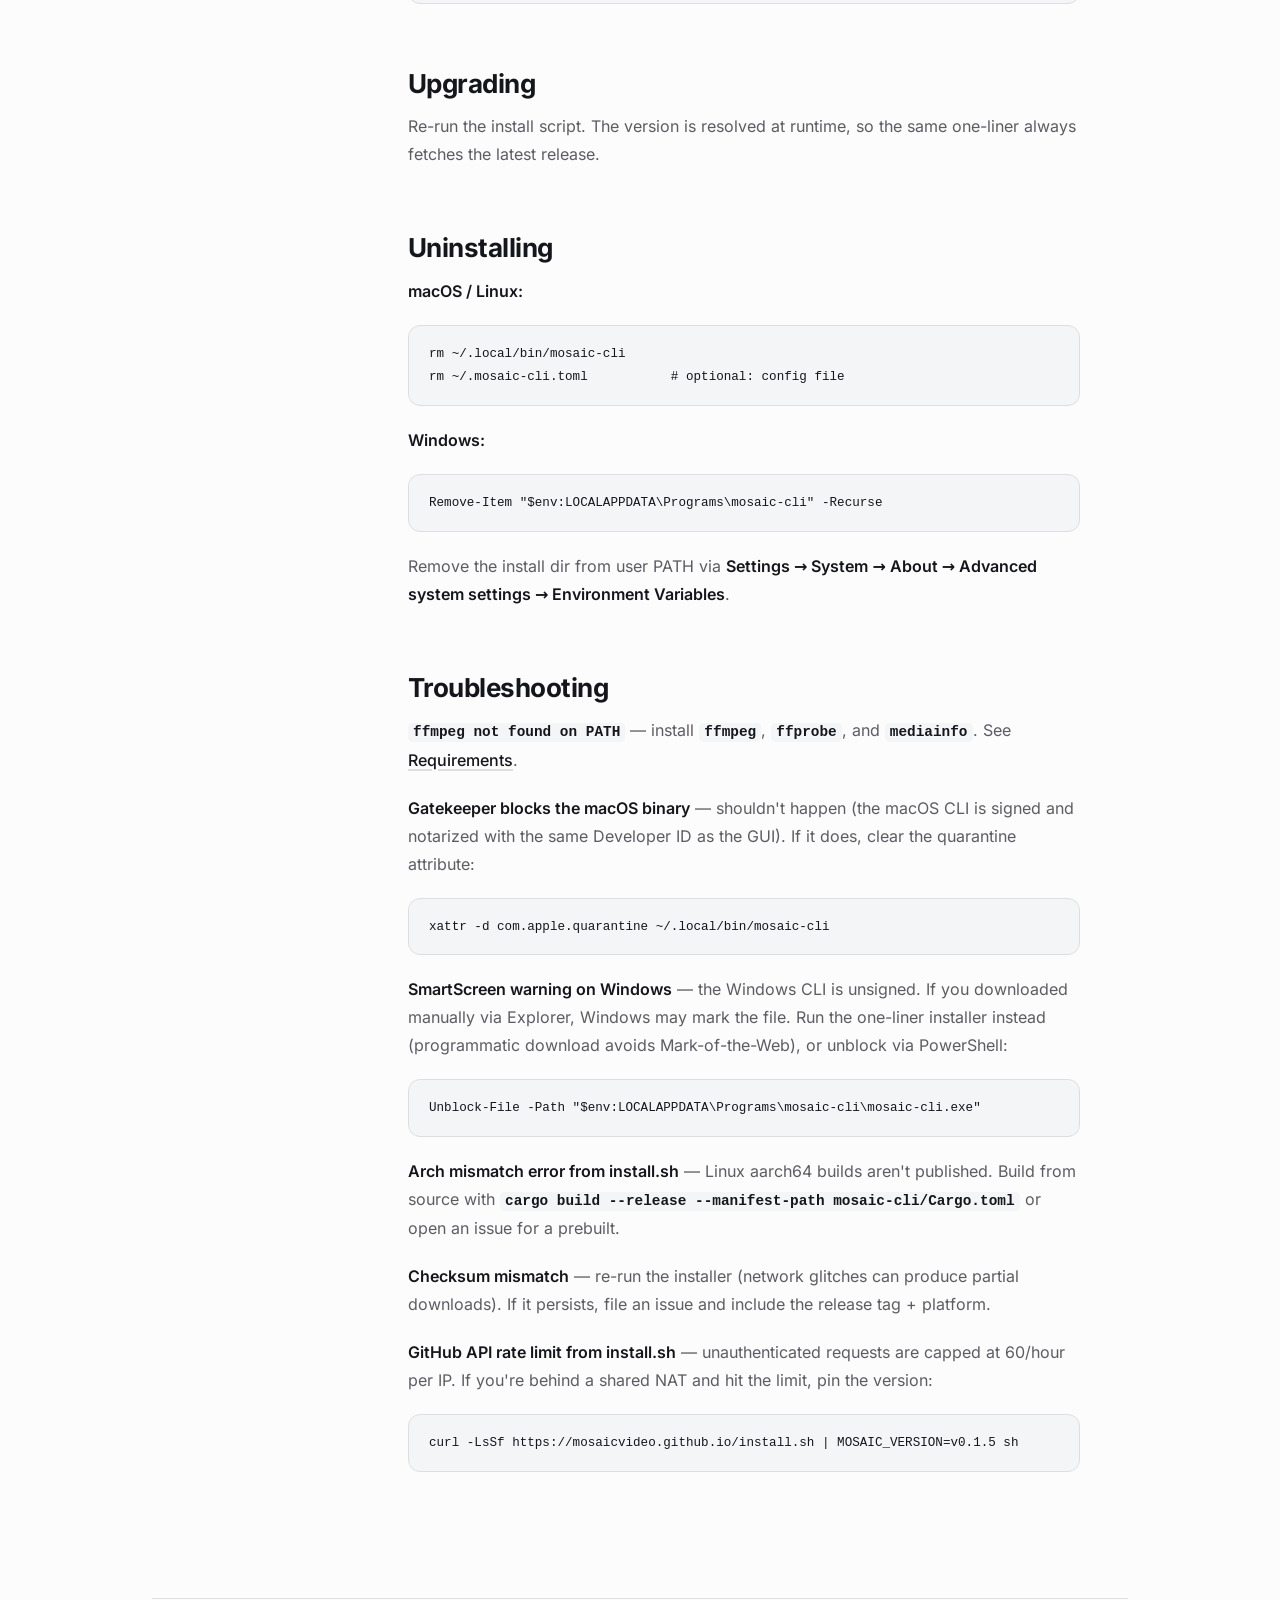
==== commit 9a528c48: "Redesign the site: plain light/dark pages instead of the terminal look Visitors found the green-on-b" ====
--- a/cli.html
+++ b/cli.html
@@ -6,7 +6,8 @@
   <title>mosaic-cli — Video Contact Sheets from the Command Line</title>
   <meta name="description" content="Install and use mosaic-cli: contact sheets, screenshots, animated previews and probes from your terminal. One-liner install for macOS, Linux and Windows.">
   <link rel="canonical" href="https://mosaicvideo.github.io/cli.html">
-  <meta name="theme-color" content="#060807">
+  <meta name="theme-color" content="#fcfcfd" media="(prefers-color-scheme: light)">
+  <meta name="theme-color" content="#18181c" media="(prefers-color-scheme: dark)">
 
   <meta property="og:type" content="article">
   <meta property="og:site_name" content="Mosaic">
@@ -24,10 +25,18 @@
   <meta name="twitter:image" content="https://mosaicvideo.github.io/assets/og-image.png">
   <meta name="twitter:image:alt" content="Mosaic — batch video thumbnailer for macOS, Windows and Linux">
   <link rel="icon" type="image/png" href="assets/favicon.png">
-  <link rel="preconnect" href="https://fonts.googleapis.com">
-  <link rel="preconnect" href="https://fonts.gstatic.com" crossorigin>
-  <link href="https://fonts.googleapis.com/css2?family=JetBrains+Mono:wght@400;500;600&display=swap" rel="stylesheet">
-  <link rel="stylesheet" href="assets/style.css">
+  <link rel="preload" href="assets/fonts/inter.woff2" as="font" type="font/woff2" crossorigin>
+  <link rel="stylesheet" href="assets/site.css">
+  <script>
+    (function () {
+      var classes = document.documentElement.classList;
+      classes.add('js');
+      try {
+        var appearance = localStorage.getItem('appearance');
+        if (appearance === 'light' || appearance === 'dark') classes.add(appearance);
+      } catch (error) {}
+    })();
+  </script>
 <script type="application/ld+json">
 {
   "@context": "https://schema.org",
@@ -87,29 +96,38 @@
 </script>
 </head>
 <body>
-
-<nav class="nav">
-  <div class="nav-inner">
-    <a href="./" class="nav-brand">
-      <span class="nav-brand-text">mosaic</span>
-      <span class="nav-brand-version" id="nav-version">v0.1.6</span>
+<a href="#content" class="skip">Skip to content</a>
+
+<div class="container">
+  <header class="header">
+    <a href="./" class="brand">
+      <img src="assets/icon.png" alt="" width="32" height="32">
+      Mosaic
     </a>
-    <div class="nav-links">
-      <a href="guide.html">guide</a>
-      <a href="cli.html" class="active">cli</a>
-      <a href="guide.html#faq">faq</a>
-      <a href="https://github.com/mosaicvideo/mosaic/blob/main/CHANGELOG.md">log</a>
-      <a href="https://github.com/mosaicvideo/mosaic">git</a>
+    <nav class="nav" aria-label="Main">
+      <a href="guide.html">Guide</a>
+      <a href="cli.html" aria-current="page">CLI</a>
+      <a class="wide-only" href="https://github.com/mosaicvideo/mosaic">GitHub</a>
+    </nav>
+    <div class="theme-switch" role="group" aria-label="Theme" data-theme-switch data-needs-js>
+      <button type="button" data-appearance="light" aria-pressed="false" title="Light theme">
+        <svg viewBox="0 0 24 24" fill="none" stroke="currentColor" stroke-width="2" stroke-linecap="round" stroke-linejoin="round" aria-hidden="true"><circle cx="12" cy="12" r="4"/><path d="M12 2v2M12 20v2M4.93 4.93l1.41 1.41M17.66 17.66l1.41 1.41M2 12h2M20 12h2M6.34 17.66l-1.41 1.41M19.07 4.93l-1.41 1.41"/></svg>
+        <span class="skip">Light theme</span>
+      </button>
+      <button type="button" data-appearance="dark" aria-pressed="false" title="Dark theme">
+        <svg viewBox="0 0 24 24" fill="none" stroke="currentColor" stroke-width="2" stroke-linecap="round" stroke-linejoin="round" aria-hidden="true"><path d="M20.985 12.486a9 9 0 1 1-9.473-9.472c.405-.022.617.46.402.803a6 6 0 0 0 8.268 8.268c.344-.215.825-.004.803.401"/></svg>
+        <span class="skip">Dark theme</span>
+      </button>
+      <button type="button" data-appearance="system" aria-pressed="true" title="System theme">
+        <svg viewBox="0 0 24 24" fill="none" stroke="currentColor" stroke-width="2" stroke-linecap="round" stroke-linejoin="round" aria-hidden="true"><rect width="20" height="14" x="2" y="3" rx="2"/><path d="M8 21h8M12 17v4"/></svg>
+        <span class="skip">System theme</span>
+      </button>
     </div>
-  </div>
-</nav>
-
-<main>
-  <div class="container">
-    <div class="guide-layout">
-
-      <aside class="guide-toc" aria-label="Table of contents">
-        <div class="guide-toc-heading">Contents</div>
+  </header>
+
+  <main id="content" class="doc">
+      <aside class="toc" aria-labelledby="toc-heading">
+        <h2 id="toc-heading">On this page</h2>
         <ul>
           <li><a href="#install">Install</a>
             <ul>
@@ -123,6 +141,7 @@
           <li><a href="#quick-start">Quick start</a></li>
           <li><a href="#subcommands">Subcommands</a>
             <ul>
+              <li><a href="#shared-options">Shared options</a></li>
               <li><a href="#sub-screenshots">screenshots</a></li>
               <li><a href="#sub-sheet">sheet</a></li>
               <li><a href="#sub-reel">reel</a></li>
@@ -141,7 +160,7 @@
         </ul>
       </aside>
 
-      <article class="guide-content">
+      <article class="prose">
 
         <h1>mosaic-cli</h1>
         <p class="lede">Every Mosaic pipeline from the terminal — scripts, CI jobs, headless servers. Same ffmpeg pipelines as the desktop app, no UI.</p>
@@ -161,39 +180,11 @@
 
         <h3 id="install-manual">Manual download</h3>
         <p>If you'd rather avoid the one-liner, grab a binary directly from the latest release:</p>
-        <div class="dl-table" role="list">
-          <div class="dl-row" data-key="macos">
-            <a id="cli-btn-macos" href="https://github.com/mosaicvideo/mosaic/releases/latest" role="listitem">
-              <div class="dl-index">01.</div>
-              <div class="dl-tag">mac</div>
-              <div class="dl-path">mosaic-cli-macos-universal</div>
-              <div class="dl-size">--</div>
-            </a>
-          </div>
-          <div class="dl-row" data-key="win-x64">
-            <a id="cli-btn-win-x64" href="https://github.com/mosaicvideo/mosaic/releases/latest" role="listitem">
-              <div class="dl-index">02.</div>
-              <div class="dl-tag">windows</div>
-              <div class="dl-path">mosaic-cli-windows-x86_64.exe</div>
-              <div class="dl-size">--</div>
-            </a>
-          </div>
-          <div class="dl-row" data-key="win-arm">
-            <a id="cli-btn-win-arm" href="https://github.com/mosaicvideo/mosaic/releases/latest" role="listitem">
-              <div class="dl-index">03.</div>
-              <div class="dl-tag">win-arm</div>
-              <div class="dl-path">mosaic-cli-windows-aarch64.exe</div>
-              <div class="dl-size">--</div>
-            </a>
-          </div>
-          <div class="dl-row" data-key="linux">
-            <a id="cli-btn-linux" href="https://github.com/mosaicvideo/mosaic/releases/latest" role="listitem">
-              <div class="dl-index">04.</div>
-              <div class="dl-tag">linux</div>
-              <div class="dl-path">mosaic-cli-linux-x86_64</div>
-              <div class="dl-size">--</div>
-            </a>
-          </div>
+        <div class="dl-list">
+          <a id="cli-btn-macos" href="https://github.com/mosaicvideo/mosaic/releases/latest"><span class="dl-name">macOS, Apple Silicon and Intel</span><span class="dl-size"></span></a>
+          <a id="cli-btn-win-x64" href="https://github.com/mosaicvideo/mosaic/releases/latest"><span class="dl-name">Windows x64</span><span class="dl-size"></span></a>
+          <a id="cli-btn-win-arm" href="https://github.com/mosaicvideo/mosaic/releases/latest"><span class="dl-name">Windows Arm</span><span class="dl-size"></span></a>
+          <a id="cli-btn-linux" href="https://github.com/mosaicvideo/mosaic/releases/latest"><span class="dl-name">Linux x64</span><span class="dl-size"></span></a>
         </div>
         <p>On macOS/Linux, make executable and move onto PATH:</p>
         <pre><code>chmod +x mosaic-cli-*
@@ -225,28 +216,38 @@
 
         <h2 id="subcommands">Subcommands</h2>
 
+        <h3 id="shared-options">Options every output command takes</h3>
+        <p><code>screenshots</code>, <code>sheet</code>, <code>reel</code> and <code>animated-sheet</code> all accept:</p>
+        <ul>
+          <li><code>-o, --output DIR</code> — output directory (default: next to each source)</li>
+          <li><code>--no-recursive</code> — don't look inside subfolders when an input is a folder</li>
+          <li><code>-q, --quiet</code> — hide the progress bars</li>
+          <li><code>-v, --verbose</code> — print the ffmpeg arguments before each run</li>
+        </ul>
+
         <h3 id="sub-screenshots"><code>screenshots</code></h3>
         <p>Capture individual frames from a video at evenly-spaced timestamps.</p>
-        <pre><code>mosaic-cli screenshots [OPTIONS] &lt;INPUT&gt;...</code></pre>
+        <pre><code>mosaic-cli screenshots [OPTIONS] &lt;INPUTS&gt;...</code></pre>
         <p>Common flags:</p>
         <ul>
           <li><code>--count N</code> — number of frames (default: <strong>8</strong>)</li>
           <li><code>--format png|jpeg</code> — output format (default: <strong>png</strong>)</li>
           <li><code>--quality N</code> — JPEG quality 50–100 (default: <strong>92</strong>)</li>
           <li><code>--suffix S</code> — filename infix between stem and index (default: <strong><code>_screens_</code></strong>)</li>
-          <li><code>-o DIR</code> — output directory (default: next to each source)</li>
         </ul>
         <pre><code>mosaic-cli screenshots --count 20 --format jpeg --quality 90 -o shots/ movie.mkv</code></pre>
 
         <h3 id="sub-sheet"><code>sheet</code></h3>
         <p>Generate a still contact sheet — a grid of thumbnails with an optional metadata header.</p>
-        <pre><code>mosaic-cli sheet [OPTIONS] &lt;INPUT&gt;...</code></pre>
+        <pre><code>mosaic-cli sheet [OPTIONS] &lt;INPUTS&gt;...</code></pre>
         <p>Common flags:</p>
         <ul>
           <li><code>--cols N</code> — columns (default: <strong>3</strong>)</li>
           <li><code>--rows N</code> — rows (default: <strong>6</strong>)</li>
           <li><code>--width PX</code> — total sheet width (default: <strong>1920</strong>)</li>
           <li><code>--gap PX</code> — thumbnail spacing (default: <strong>10</strong>)</li>
+          <li><code>--thumb-font PT</code> — timestamp text size (default: <strong>18</strong>)</li>
+          <li><code>--header-font PT</code> — header text size (default: <strong>20</strong>)</li>
           <li><code>--format png|jpeg</code> — output format (default: <strong>png</strong>)</li>
           <li><code>--quality N</code> — JPEG quality 50–100 (default: <strong>92</strong>)</li>
           <li><code>--theme dark|light</code> — color theme (default: <strong>dark</strong>)</li>
@@ -258,7 +259,7 @@
 
         <h3 id="sub-reel"><code>reel</code></h3>
         <p>Stitch short clips into a single animated preview reel (WebP/WebM/GIF).</p>
-        <pre><code>mosaic-cli reel [OPTIONS] &lt;INPUT&gt;...</code></pre>
+        <pre><code>mosaic-cli reel [OPTIONS] &lt;INPUTS&gt;...</code></pre>
         <p>Common flags:</p>
         <ul>
           <li><code>--count N</code> — number of clips (default: <strong>15</strong>)</li>
@@ -273,7 +274,7 @@
 
         <h3 id="sub-animated-sheet"><code>animated-sheet</code></h3>
         <p>Grid of animated clips — a contact sheet where every cell is a short looping WebP. Output is always WebP.</p>
-        <pre><code>mosaic-cli animated-sheet [OPTIONS] &lt;INPUT&gt;...</code></pre>
+        <pre><code>mosaic-cli animated-sheet [OPTIONS] &lt;INPUTS&gt;...</code></pre>
         <p>Common flags:</p>
         <ul>
           <li><code>--cols N</code> — columns (default: <strong>3</strong>)</li>
@@ -282,7 +283,11 @@
           <li><code>--gap PX</code> — thumbnail spacing (default: <strong>8</strong>)</li>
           <li><code>--clip-length SECS</code> — seconds per animated cell (default: <strong>2</strong>)</li>
           <li><code>--fps N</code> — animated frame rate (default: <strong>12</strong>)</li>
-          <li><code>--quality N</code> — WebP encoder quality (default: <strong>75</strong>)</li>
+          <li><code>--quality N</code> — WebP encoder quality 0–100 (default: <strong>75</strong>)</li>
+          <li><code>--thumb-font PT</code> — timestamp text size (default: <strong>14</strong>)</li>
+          <li><code>--header-font PT</code> — header text size (default: <strong>18</strong>)</li>
+          <li><code>--no-timestamps</code> / <code>--timestamps</code> — toggle per-thumbnail timestamp overlay</li>
+          <li><code>--no-header</code> / <code>--header</code> — toggle the metadata header band</li>
           <li><code>--theme dark|light</code> — color theme (default: <strong>dark</strong>)</li>
           <li><code>--suffix S</code> — filename infix (default: <strong><code>_animated_sheet</code></strong>)</li>
         </ul>
@@ -321,7 +326,7 @@
 count = 12
 clip_length_secs = 3
 format = "gif"</code></pre>
-        <p class="callout">Note: the config key for reel/animated-sheet clip duration is <code>clip_length_secs</code> (TOML convention, unit explicit), while the CLI flag is <code>--clip-length</code>. The difference is intentional.</p>
+        <p class="note">Note: the config key for reel/animated-sheet clip duration is <code>clip_length_secs</code> (TOML convention, unit explicit), while the CLI flag is <code>--clip-length</code>. The difference is intentional.</p>
 
         <h2 id="completions">Shell completions</h2>
 
@@ -383,17 +388,19 @@
         <pre><code>curl -LsSf https://mosaicvideo.github.io/install.sh | MOSAIC_VERSION=v0.1.5 sh</code></pre>
 
       </article>
-    </div>
-  </div>
-</main>
-
-<footer class="footer">
-  <div class="footer-inner">
-    <span>mosaic — <a href="https://github.com/mosaicvideo/mosaic">github.com/mosaicvideo/mosaic</a></span>
-    <span>MIT license</span>
-  </div>
-</footer>
-
+  </main>
+
+  <footer class="footer">
+    <span>Mosaic is open source under the MIT license. It needs <a class="link" href="guide.html#requirements">ffmpeg and MediaInfo</a> installed.</span>
+    <ul>
+      <li><a href="https://github.com/mosaicvideo/mosaic">GitHub</a></li>
+      <li><a href="https://github.com/mosaicvideo/mosaic/issues">Issues</a></li>
+      <li><a href="https://github.com/mosaicvideo/mosaic/blob/main/CHANGELOG.md">Changelog</a></li>
+    </ul>
+  </footer>
+</div>
+
+<script src="assets/theme.js" defer></script>
 <script src="assets/download.js" defer></script>
 </body>
 </html>
--- a/assets/site.css
+++ b/assets/site.css
@@ -0,0 +1,609 @@
+@font-face {
+  font-family: 'Inter Variable';
+  font-style: normal;
+  font-display: swap;
+  font-weight: 100 900;
+  src: url('fonts/inter.woff2') format('woff2-variations');
+}
+
+:root {
+  color-scheme: light;
+  --page: oklch(0.99 0 0);
+  --panel: oklch(0.97 0.003 280);
+  --sheet: oklch(1 0 0);
+  --ink: oklch(0.2 0.01 280);
+  --ink-muted: oklch(0.48 0.01 280);
+  --rule: oklch(0.9 0.005 280);
+  --accent: oklch(0.55 0.21 277);
+  --accent-soft: oklch(0.55 0.21 277 / 0.1);
+  --on-accent: oklch(1 0 0);
+  --shadow: 0 1px 2px oklch(0 0 0 / 0.05), 0 12px 40px -12px oklch(0.3 0.05 277 / 0.25);
+
+  --sans: 'Inter Variable', ui-sans-serif, system-ui, sans-serif;
+  --mono: ui-monospace, 'SF Mono', Menlo, Consolas, monospace;
+  --wide: 64rem;
+  --narrow: 42rem;
+}
+
+.dark {
+  color-scheme: dark;
+  --page: oklch(0.16 0.005 280);
+  --panel: oklch(0.205 0.008 280);
+  --sheet: oklch(0.22 0.008 280);
+  --ink: oklch(0.95 0.005 280);
+  --ink-muted: oklch(0.72 0.01 280);
+  --rule: oklch(0.3 0.01 280);
+  --accent: oklch(0.74 0.14 280);
+  --accent-soft: oklch(0.74 0.14 280 / 0.14);
+  --on-accent: oklch(0.16 0.02 280);
+  --shadow: 0 1px 2px oklch(0 0 0 / 0.3), 0 20px 60px -20px oklch(0 0 0 / 0.6);
+}
+
+@media (prefers-color-scheme: dark) {
+  :root:not(.light) {
+    color-scheme: dark;
+    --page: oklch(0.16 0.005 280);
+    --panel: oklch(0.205 0.008 280);
+    --sheet: oklch(0.22 0.008 280);
+    --ink: oklch(0.95 0.005 280);
+    --ink-muted: oklch(0.72 0.01 280);
+    --rule: oklch(0.3 0.01 280);
+    --accent: oklch(0.74 0.14 280);
+    --accent-soft: oklch(0.74 0.14 280 / 0.14);
+    --on-accent: oklch(0.16 0.02 280);
+    --shadow: 0 1px 2px oklch(0 0 0 / 0.3), 0 20px 60px -20px oklch(0 0 0 / 0.6);
+  }
+}
+
+*, *::before, *::after { box-sizing: border-box; }
+
+html {
+  background: var(--page);
+  color: var(--ink);
+  font-family: var(--sans);
+  -webkit-font-smoothing: antialiased;
+  scroll-behavior: smooth;
+}
+
+body { margin: 0; min-height: 100svh; }
+
+img { display: block; max-width: 100%; height: auto; }
+
+a { color: inherit; }
+
+h1, h2, h3, p { margin: 0; }
+
+code {
+  font-family: var(--mono);
+  font-size: 0.9em;
+  font-weight: 600;
+  color: var(--ink);
+}
+
+::selection { background: var(--accent); color: var(--on-accent); }
+
+:focus-visible {
+  outline: 2px solid var(--accent);
+  outline-offset: 2px;
+  border-radius: 4px;
+}
+
+html:not(.js) [data-needs-js] { display: none; }
+
+.dark-only { display: none !important; }
+.dark .dark-only { display: block !important; }
+.dark .light-only { display: none !important; }
+
+@media (prefers-color-scheme: dark) {
+  :root:not(.light) .dark-only { display: block !important; }
+  :root:not(.light) .light-only { display: none !important; }
+}
+
+.container {
+  width: 100%;
+  max-width: var(--wide);
+  margin-inline: auto;
+  padding-inline: 1.5rem;
+}
+
+.skip {
+  position: absolute;
+  left: -999px;
+}
+.skip:focus {
+  left: 0.75rem;
+  top: 0.75rem;
+  z-index: 10;
+  padding: 0.5rem 0.75rem;
+  border-radius: 0.375rem;
+  background: var(--ink);
+  color: var(--page);
+}
+
+/* Header */
+
+.header {
+  display: flex;
+  align-items: center;
+  gap: 1.5rem;
+  padding-block: 1.25rem;
+}
+
+.brand {
+  display: inline-flex;
+  align-items: center;
+  gap: 0.625rem;
+  margin-right: auto;
+  font-size: 1.125rem;
+  font-weight: 650;
+  letter-spacing: -0.01em;
+  text-decoration: none;
+}
+.brand img { width: 2rem; height: 2rem; }
+
+.nav {
+  display: flex;
+  gap: 1.25rem;
+  font-size: 0.9375rem;
+}
+.nav a {
+  color: var(--ink-muted);
+  text-decoration: none;
+  transition: color 120ms;
+}
+.nav a:hover { color: var(--ink); }
+
+.theme-switch {
+  display: inline-flex;
+  gap: 2px;
+  padding: 2px;
+  border: 1px solid var(--rule);
+  border-radius: 999px;
+}
+.theme-switch button {
+  display: grid;
+  place-items: center;
+  width: 1.75rem;
+  height: 1.75rem;
+  border: 0;
+  border-radius: 999px;
+  background: none;
+  color: var(--ink-muted);
+  cursor: pointer;
+}
+.theme-switch button:hover { color: var(--ink); }
+.theme-switch button[aria-pressed='true'] { background: var(--panel); color: var(--ink); }
+.theme-switch svg { width: 1rem; height: 1rem; }
+
+/* Buttons */
+
+.button {
+  display: inline-flex;
+  align-items: center;
+  gap: 0.5rem;
+  padding: 0.75rem 1.375rem;
+  border-radius: 999px;
+  font-size: 1rem;
+  font-weight: 600;
+  text-decoration: none;
+  transition: opacity 120ms, background-color 120ms;
+}
+.button svg { width: 1.125rem; height: 1.125rem; }
+.button-primary { background: var(--accent); color: var(--on-accent); }
+.button-primary:hover { opacity: 0.9; }
+.button-quiet { border: 1px solid var(--rule); }
+.button-quiet:hover { background: var(--panel); }
+
+.link {
+  font-weight: 500;
+  text-decoration: underline;
+  text-decoration-color: var(--rule);
+  text-decoration-thickness: 2px;
+  text-underline-offset: 4px;
+}
+.link:hover { text-decoration-color: var(--accent); }
+
+/* Hero */
+
+.hero {
+  padding-top: clamp(3rem, 8vw, 6rem);
+  text-align: center;
+}
+
+.hero h1 {
+  max-width: 18ch;
+  margin-inline: auto;
+  font-size: clamp(2.25rem, 6vw, 3.75rem);
+  font-weight: 700;
+  line-height: 1.05;
+  letter-spacing: -0.035em;
+  text-wrap: balance;
+}
+
+.hero-lede {
+  max-width: 34rem;
+  margin: 1.25rem auto 0;
+  color: var(--ink-muted);
+  font-size: 1.1875rem;
+  line-height: 1.6;
+  text-wrap: pretty;
+}
+
+.hero-actions {
+  display: flex;
+  flex-wrap: wrap;
+  justify-content: center;
+  gap: 0.75rem;
+  margin-top: 2rem;
+}
+
+.hero-meta {
+  margin-top: 1rem;
+  color: var(--ink-muted);
+  font-size: 0.875rem;
+}
+
+.hero-shot {
+  margin-top: clamp(2.5rem, 6vw, 4rem);
+  filter: drop-shadow(0 24px 48px oklch(0.25 0.04 277 / 0.18));
+}
+.hero-shot img { width: 100%; }
+
+/* Downloads */
+
+.downloads {
+  max-width: var(--narrow);
+  margin: 1.5rem auto 0;
+  text-align: left;
+}
+.downloads summary {
+  width: fit-content;
+  margin-inline: auto;
+  color: var(--ink-muted);
+  font-size: 0.875rem;
+  cursor: pointer;
+}
+.downloads summary:hover { color: var(--ink); }
+.downloads[open] summary { margin-bottom: 1rem; }
+
+.dl-list {
+  display: grid;
+  grid-template-columns: repeat(auto-fit, minmax(16rem, 1fr));
+  gap: 0.5rem 1rem;
+  margin: 0;
+  padding: 1.25rem;
+  list-style: none;
+  border: 1px solid var(--rule);
+  border-radius: 0.75rem;
+  background: var(--panel);
+}
+.dl-list h3 {
+  grid-column: 1 / -1;
+  margin-top: 0.5rem;
+  color: var(--ink-muted);
+  font-size: 0.8125rem;
+  font-weight: 600;
+}
+.dl-list h3:first-child { margin-top: 0; }
+.dl-list a {
+  display: flex;
+  justify-content: space-between;
+  gap: 1rem;
+  padding: 0.375rem 0;
+  font-size: 0.9375rem;
+  text-decoration: none;
+}
+.dl-list a:hover .dl-name { color: var(--accent); }
+.dl-size { color: var(--ink-muted); font-variant-numeric: tabular-nums; }
+.dl-path { display: none; }
+
+/* Sections */
+
+.section { padding-top: clamp(4.5rem, 10vw, 7rem); }
+
+.section-head {
+  max-width: var(--narrow);
+  margin-bottom: 2.5rem;
+}
+.section-head h2 {
+  font-size: clamp(1.75rem, 4vw, 2.25rem);
+  font-weight: 700;
+  letter-spacing: -0.025em;
+  line-height: 1.15;
+}
+.section-head p {
+  margin-top: 0.75rem;
+  color: var(--ink-muted);
+  font-size: 1.0625rem;
+  line-height: 1.6;
+}
+
+.card {
+  border: 1px solid var(--rule);
+  border-radius: 1rem;
+  background: var(--panel);
+}
+.card h3 {
+  font-size: 1.0625rem;
+  font-weight: 600;
+  letter-spacing: -0.01em;
+}
+.card p {
+  margin-top: 0.375rem;
+  color: var(--ink-muted);
+  font-size: 0.9375rem;
+  line-height: 1.6;
+}
+
+/* Output gallery */
+
+.gallery {
+  display: grid;
+  grid-template-columns: repeat(2, 1fr);
+  gap: 1rem;
+  margin: 0;
+  padding: 0;
+  list-style: none;
+}
+
+.output { overflow: hidden; }
+
+.output-media {
+  aspect-ratio: 16 / 10;
+  overflow: hidden;
+  background: oklch(0.12 0 0);
+}
+.output-media img {
+  width: 100%;
+  height: 100%;
+  object-fit: cover;
+  object-position: top;
+}
+.output-media .contain { object-fit: contain; object-position: center; }
+
+.output-body .credit {
+  margin-top: 0.75rem;
+  font-size: 0.75rem;
+}
+.output-body .credit a { text-decoration: underline; text-underline-offset: 2px; }
+.output-body .credit a:hover { color: var(--ink); }
+
+.output-body { padding: 1.25rem 1.5rem 1.5rem; }
+.output-body h3 {
+  display: flex;
+  align-items: baseline;
+  justify-content: space-between;
+  gap: 1rem;
+}
+
+.formats {
+  color: var(--ink-muted);
+  font-size: 0.8125rem;
+  font-weight: 500;
+  white-space: nowrap;
+}
+
+/* Features */
+
+.features {
+  display: grid;
+  grid-template-columns: repeat(3, 1fr);
+  gap: 1rem;
+  margin: 0;
+  padding: 0;
+  list-style: none;
+}
+.feature { padding: 1.5rem; }
+.feature-icon {
+  display: grid;
+  place-items: center;
+  width: 2.5rem;
+  height: 2.5rem;
+  margin-bottom: 1rem;
+  border-radius: 0.625rem;
+  background: var(--accent-soft);
+  color: var(--accent);
+}
+.feature-icon svg { width: 1.25rem; height: 1.25rem; }
+
+/* CLI */
+
+.cli {
+  display: grid;
+  gap: 1.75rem;
+  padding: clamp(1.5rem, 4vw, 2.5rem);
+}
+.cli .section-head { margin-bottom: 0; }
+.cli .link { display: inline-block; margin-top: 1rem; }
+
+.code {
+  margin: 0;
+  padding: 1.25rem 1.5rem;
+  overflow-x: auto;
+  border: 1px solid var(--rule);
+  border-radius: 0.75rem;
+  background: var(--sheet);
+  font-family: var(--mono);
+  font-size: 0.875rem;
+  line-height: 1.8;
+}
+.code .comment { color: var(--ink-muted); }
+
+/* Footer */
+
+.footer {
+  display: flex;
+  flex-wrap: wrap;
+  align-items: center;
+  justify-content: space-between;
+  gap: 1rem;
+  margin-top: clamp(4.5rem, 10vw, 7rem);
+  padding-block: 2rem;
+  border-top: 1px solid var(--rule);
+  color: var(--ink-muted);
+  font-size: 0.875rem;
+}
+.footer ul {
+  display: flex;
+  flex-wrap: wrap;
+  gap: 0.5rem 1.25rem;
+  margin: 0;
+  padding: 0;
+  list-style: none;
+}
+.footer a { text-decoration: none; }
+.footer a:hover { color: var(--ink); }
+
+/* Docs */
+
+.nav a[aria-current='page'] { color: var(--ink); font-weight: 500; }
+
+.doc {
+  display: grid;
+  grid-template-columns: 12rem minmax(0, 1fr);
+  gap: 4rem;
+  padding-top: clamp(2rem, 5vw, 3.5rem);
+}
+
+.toc {
+  position: sticky;
+  top: 1.5rem;
+  align-self: start;
+  max-height: calc(100svh - 3rem);
+  overflow-y: auto;
+  font-size: 0.875rem;
+}
+.toc h2 {
+  margin-bottom: 0.75rem;
+  color: var(--ink-muted);
+  font-size: 0.8125rem;
+  font-weight: 600;
+}
+.toc ul { margin: 0; padding: 0; list-style: none; }
+.toc ul ul { padding-left: 0.875rem; }
+.toc a {
+  display: block;
+  padding: 0.25rem 0;
+  color: var(--ink-muted);
+  text-decoration: none;
+}
+.toc a:hover { color: var(--ink); }
+
+.prose {
+  max-width: var(--narrow);
+  font-size: 1rem;
+  line-height: 1.75;
+}
+.prose > * + * { margin-top: 1.25rem; }
+.prose h1 {
+  font-size: clamp(2rem, 5vw, 2.75rem);
+  font-weight: 700;
+  letter-spacing: -0.03em;
+  line-height: 1.1;
+}
+.prose .lede {
+  color: var(--ink-muted);
+  font-size: 1.1875rem;
+  line-height: 1.6;
+}
+.prose h2 {
+  margin-top: 3.5rem;
+  padding-top: 0.5rem;
+  font-size: 1.625rem;
+  font-weight: 700;
+  letter-spacing: -0.02em;
+  line-height: 1.25;
+  scroll-margin-top: 1rem;
+}
+.prose h3 {
+  margin-top: 2.25rem;
+  font-size: 1.1875rem;
+  font-weight: 600;
+  letter-spacing: -0.01em;
+  scroll-margin-top: 1rem;
+}
+.prose h2 + *, .prose h3 + * { margin-top: 0.75rem; }
+.prose p, .prose li { color: var(--ink-muted); }
+.prose strong { color: var(--ink); font-weight: 600; }
+.prose a:not(.button) {
+  color: var(--ink);
+  font-weight: 500;
+  text-decoration: underline;
+  text-decoration-color: var(--rule);
+  text-decoration-thickness: 2px;
+  text-underline-offset: 3px;
+}
+.prose a:not(.button):hover { text-decoration-color: var(--accent); }
+.prose ul, .prose ol { padding-left: 1.25rem; }
+.prose li + li { margin-top: 0.375rem; }
+.prose li::marker { color: var(--ink-muted); }
+.prose pre {
+  margin-inline: 0;
+  padding: 1rem 1.25rem;
+  overflow-x: auto;
+  border: 1px solid var(--rule);
+  border-radius: 0.75rem;
+  background: var(--panel);
+  font-size: 0.875rem;
+  line-height: 1.7;
+}
+.prose pre code { font-weight: 400; }
+.prose :not(pre) > code {
+  padding: 0.1em 0.35em;
+  border-radius: 0.3em;
+  background: var(--panel);
+  overflow-wrap: anywhere;
+}
+.prose h3 code { padding: 0; background: none; }
+.prose figure { margin: 2rem 0 0; }
+.prose figure img {
+  width: 100%;
+  border: 1px solid var(--rule);
+  border-radius: 0.75rem;
+}
+.prose .shot img { border: 0; }
+.prose figcaption {
+  margin-top: 0.5rem;
+  color: var(--ink-muted);
+  font-size: 0.8125rem;
+}
+
+.note {
+  padding: 1rem 1.25rem;
+  border-left: 3px solid var(--accent);
+  border-radius: 0 0.5rem 0.5rem 0;
+  background: var(--accent-soft);
+}
+.prose .note { color: var(--ink); }
+
+.prose .dl-list { margin-top: 1rem; }
+.prose .dl-list h3 {
+  margin-top: 0.75rem;
+  font-size: 0.8125rem;
+  letter-spacing: 0;
+}
+.prose .dl-list h3:first-child { margin-top: 0; }
+.prose .dl-list h3 + a { margin-top: 0; }
+.prose .dl-list a { text-decoration: none; font-weight: 400; }
+
+.faq { display: flex; flex-direction: column; gap: 2rem; }
+.faq h3 { margin-top: 0; }
+.faq h3 + p { margin-top: 0.5rem; }
+.faq p + p, .faq p + ul, .faq ul + p, .faq p + pre, .faq pre + p { margin-top: 0.75rem; }
+.prose .faq { margin-top: 1.5rem; }
+
+@media (max-width: 52rem) {
+  .doc { grid-template-columns: minmax(0, 1fr); gap: 0; }
+  .toc { display: none; }
+}
+
+@media (max-width: 52rem) {
+  .features { grid-template-columns: 1fr; }
+}
+
+@media (max-width: 40rem) {
+  .header { gap: 1rem; }
+  .wide-only { display: none; }
+  .gallery { grid-template-columns: 1fr; }
+  .hero-actions .button { width: 100%; justify-content: center; }
+}
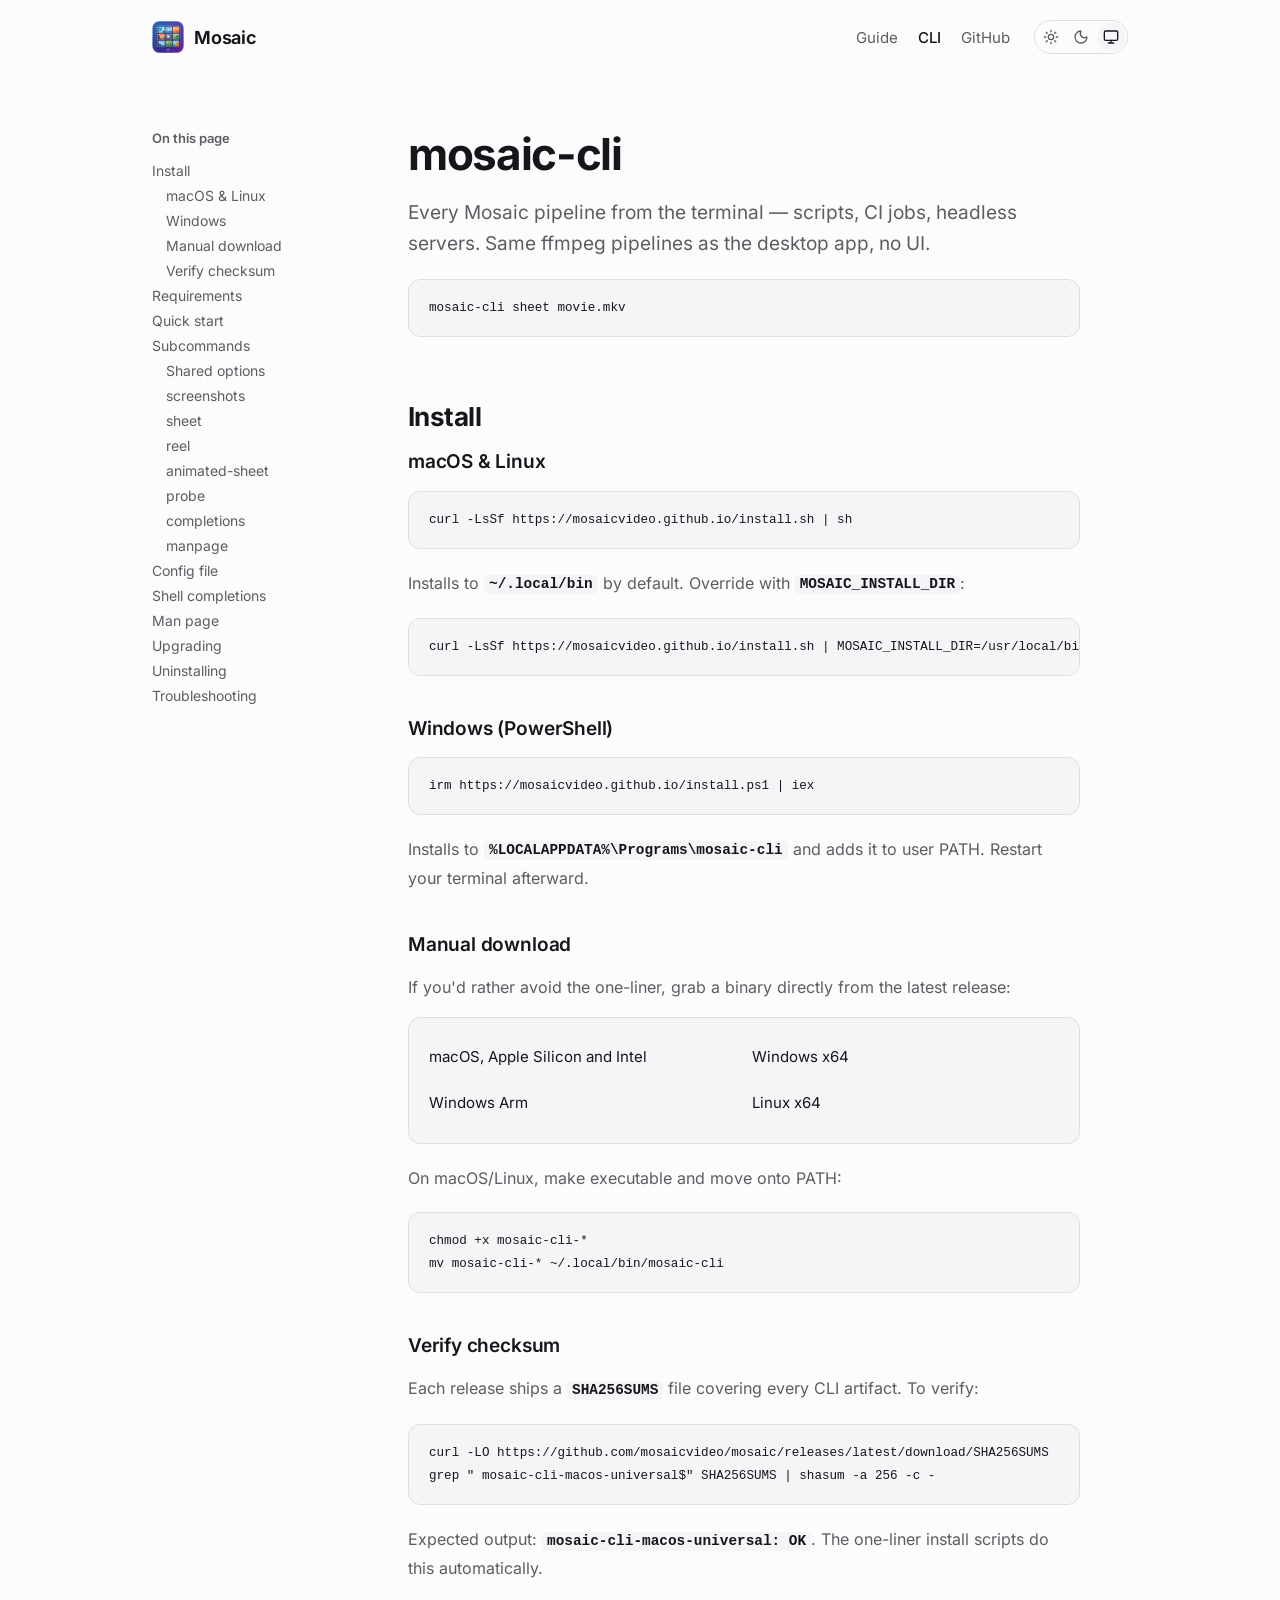
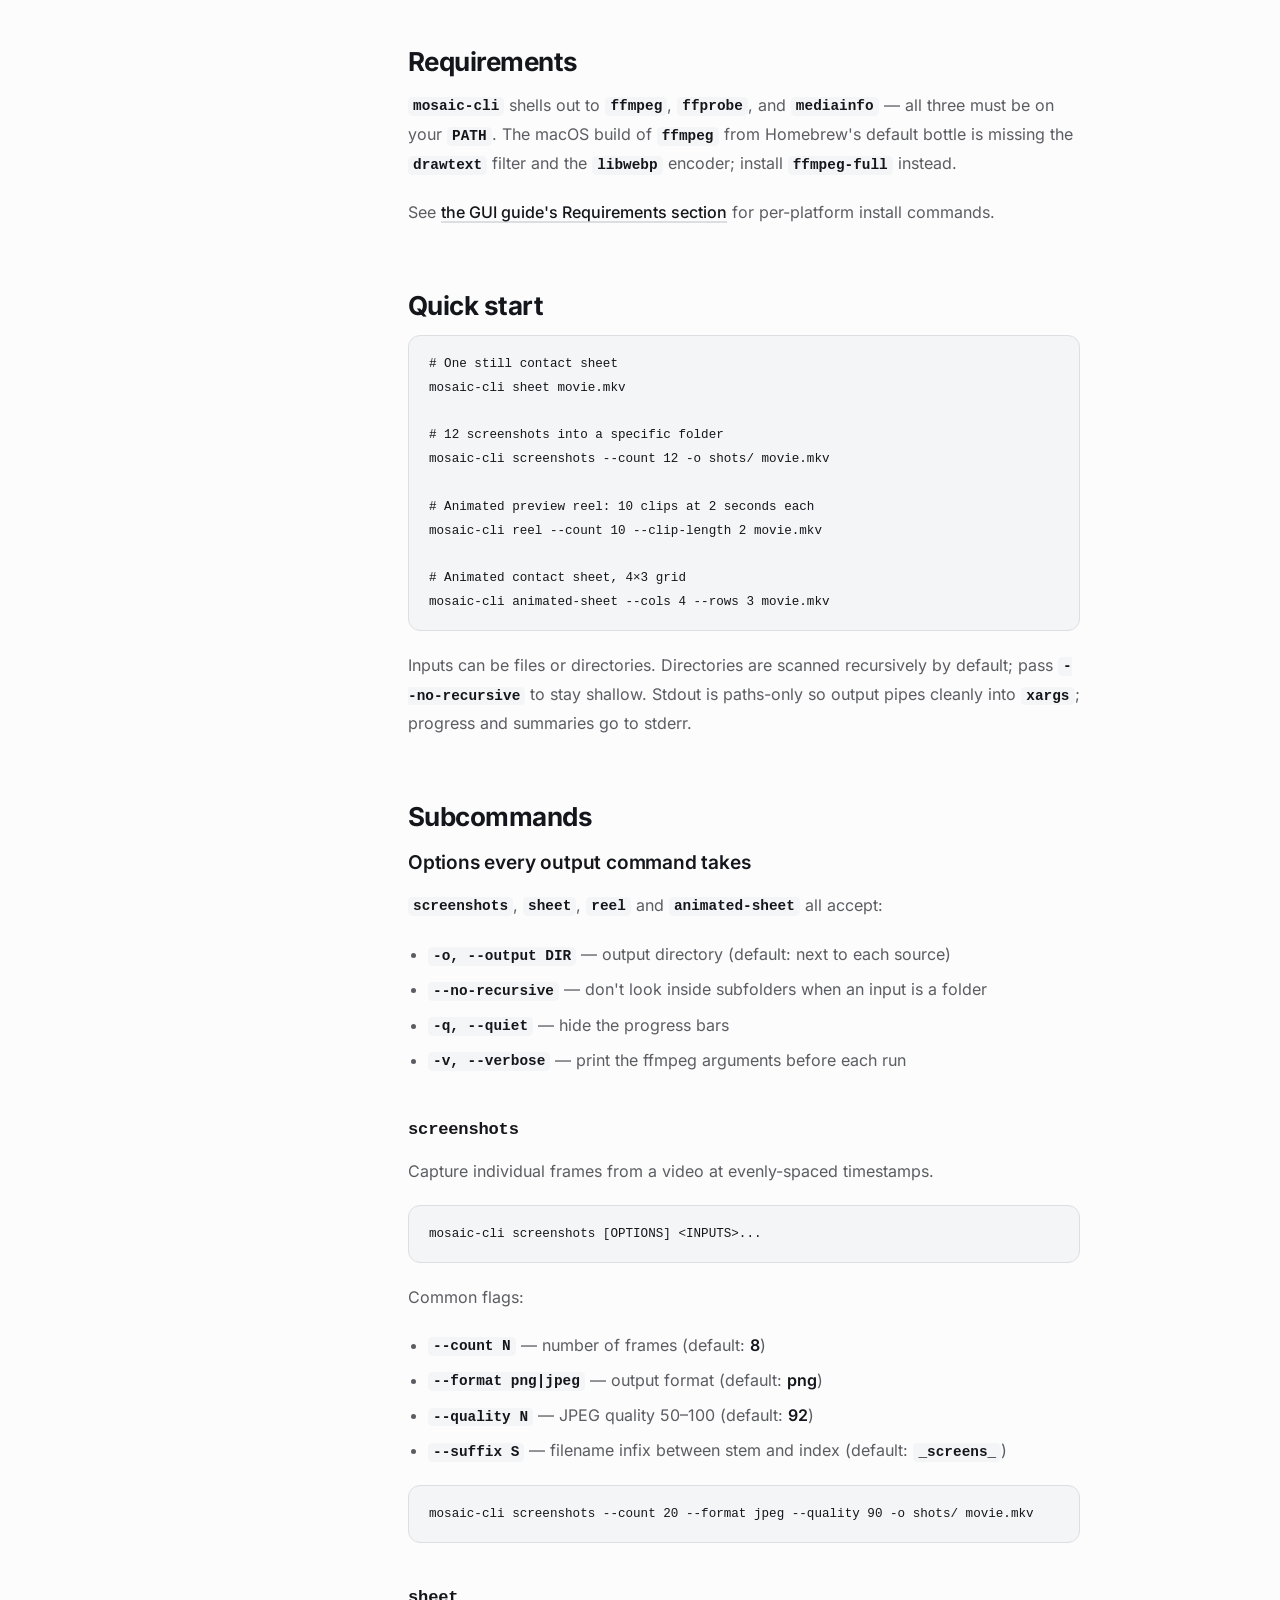
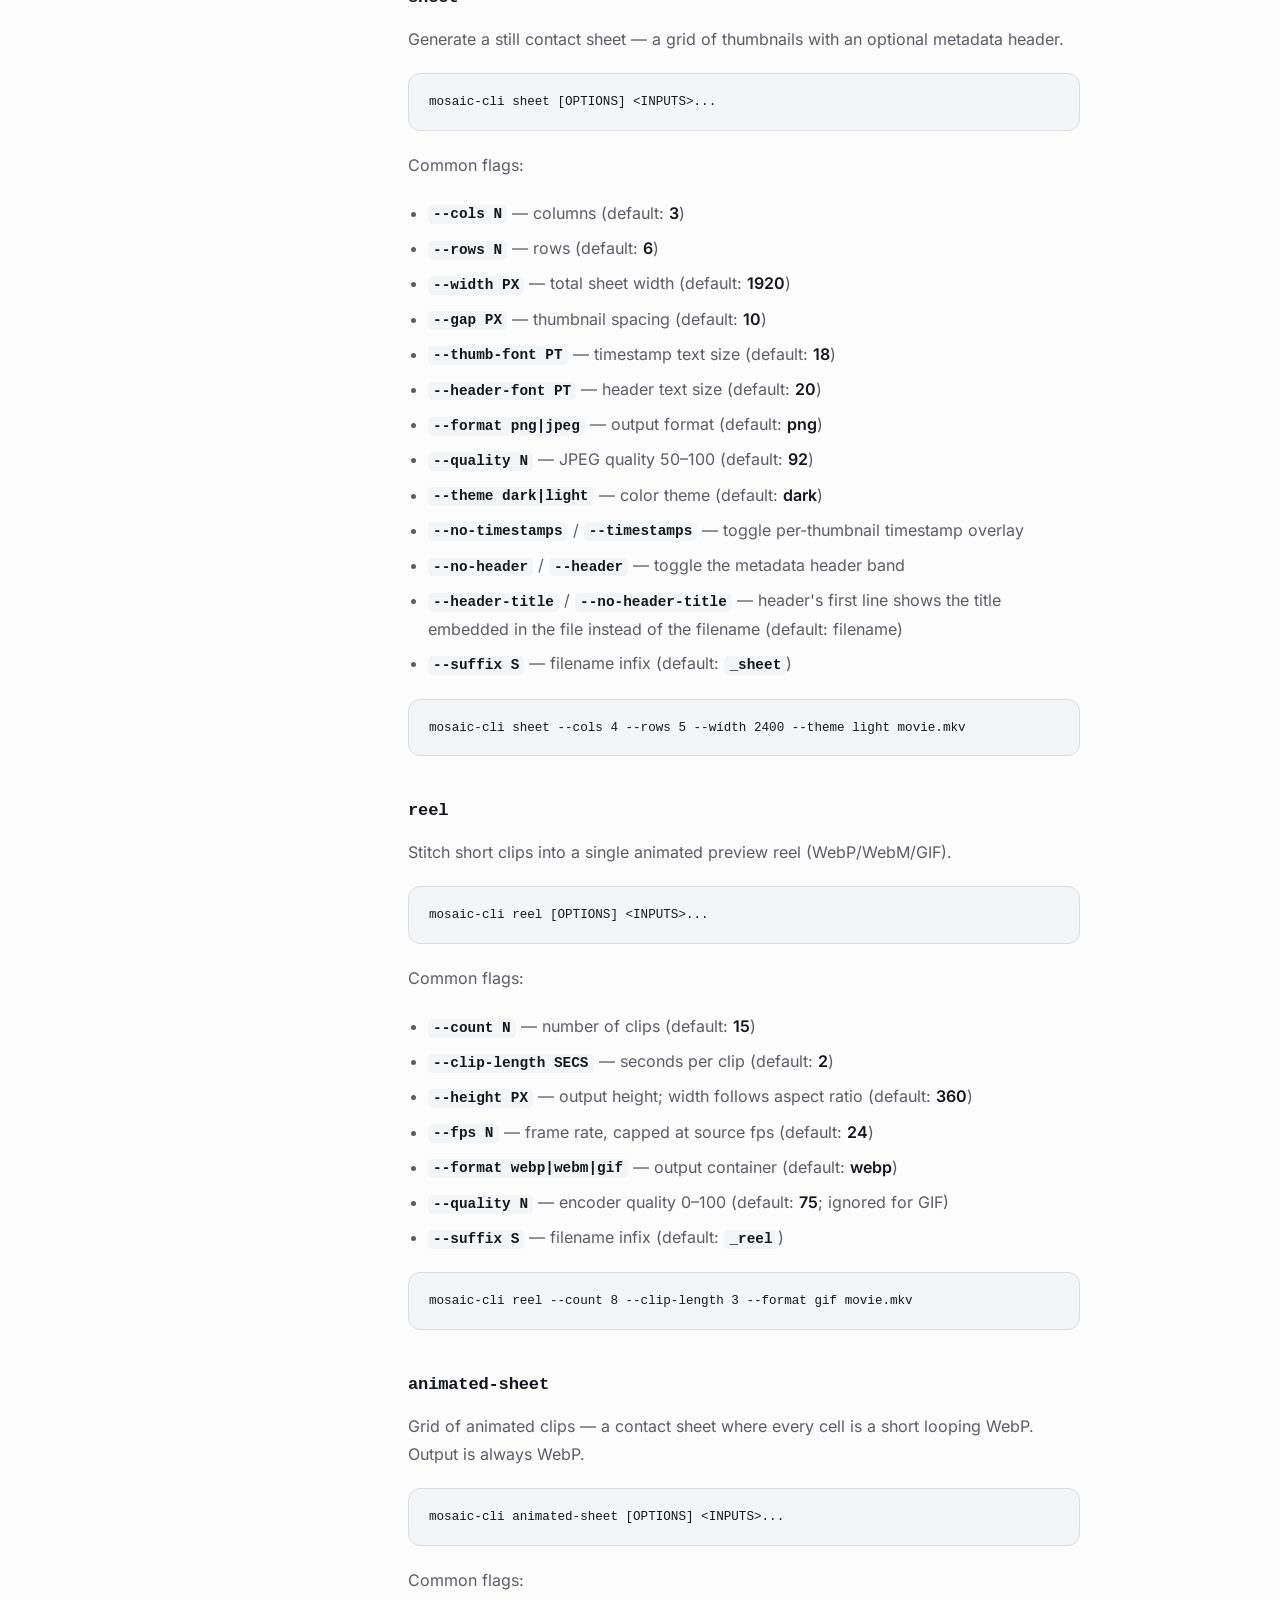
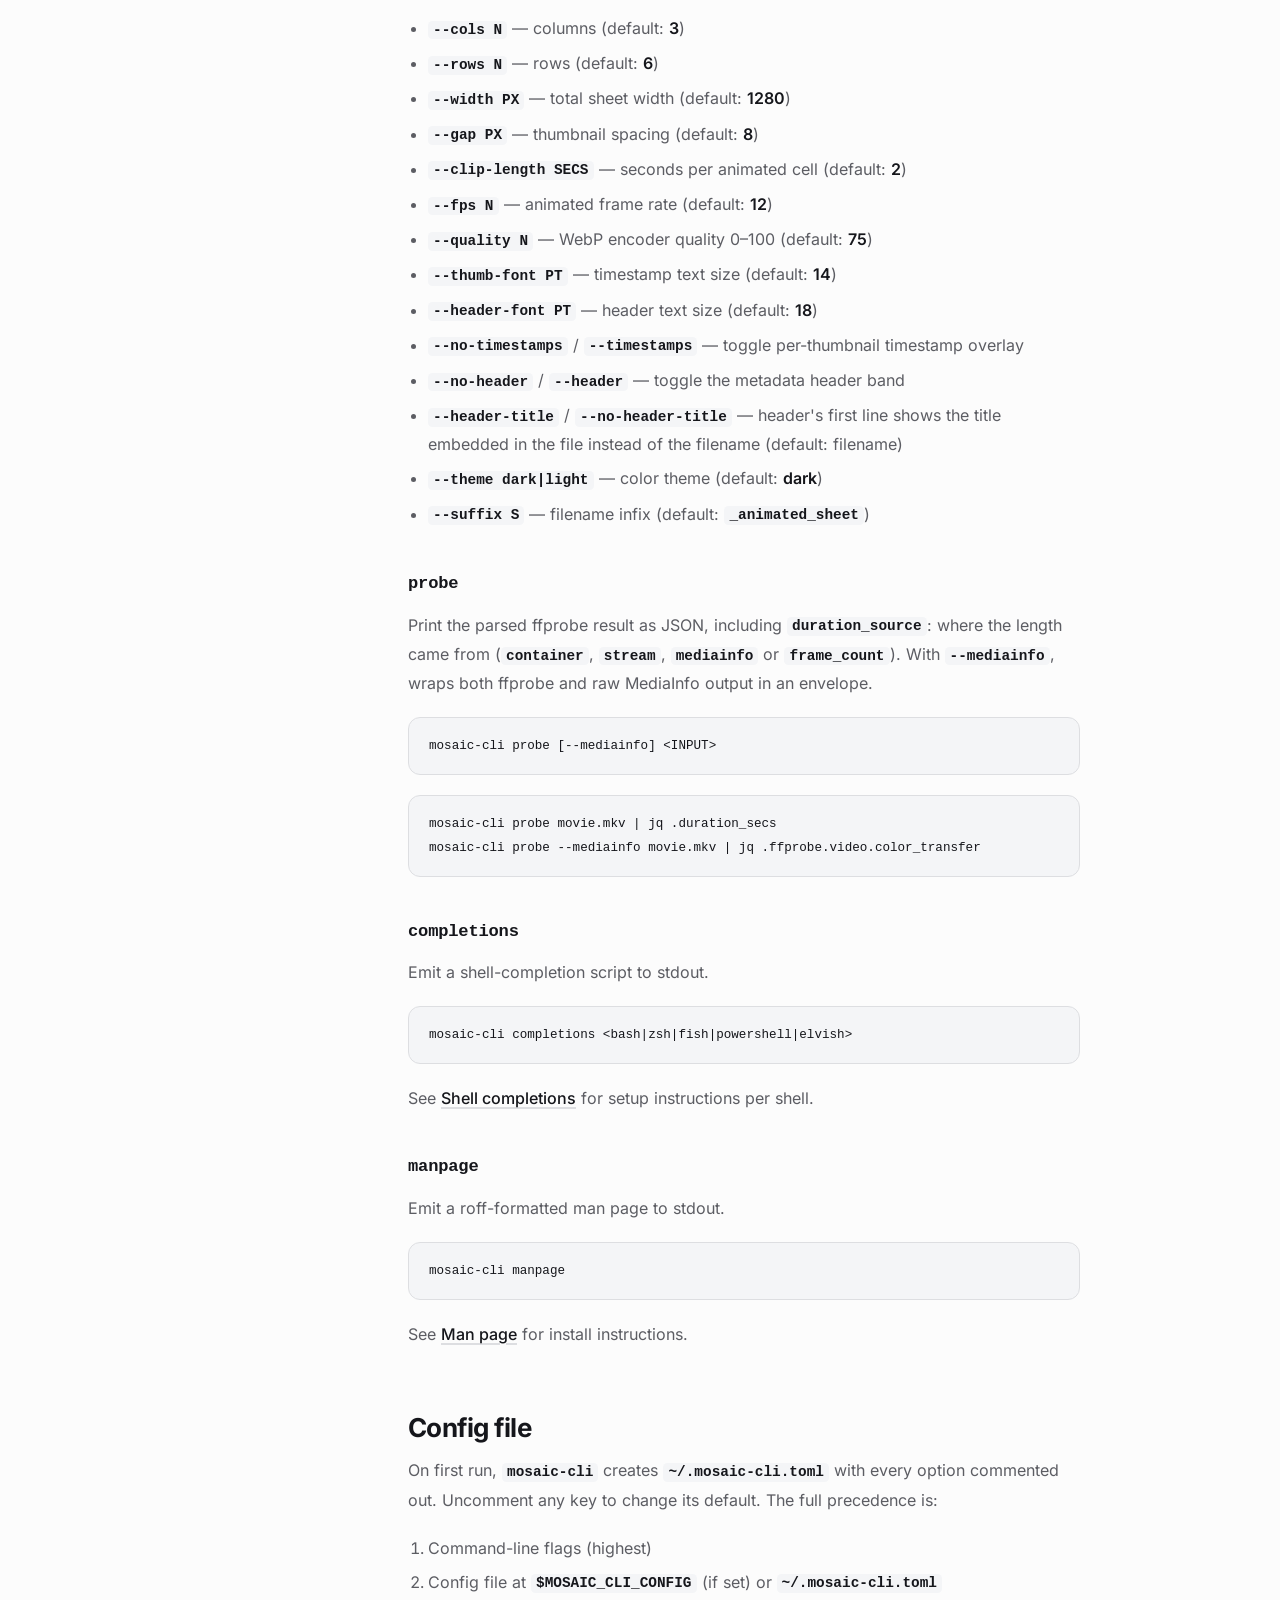
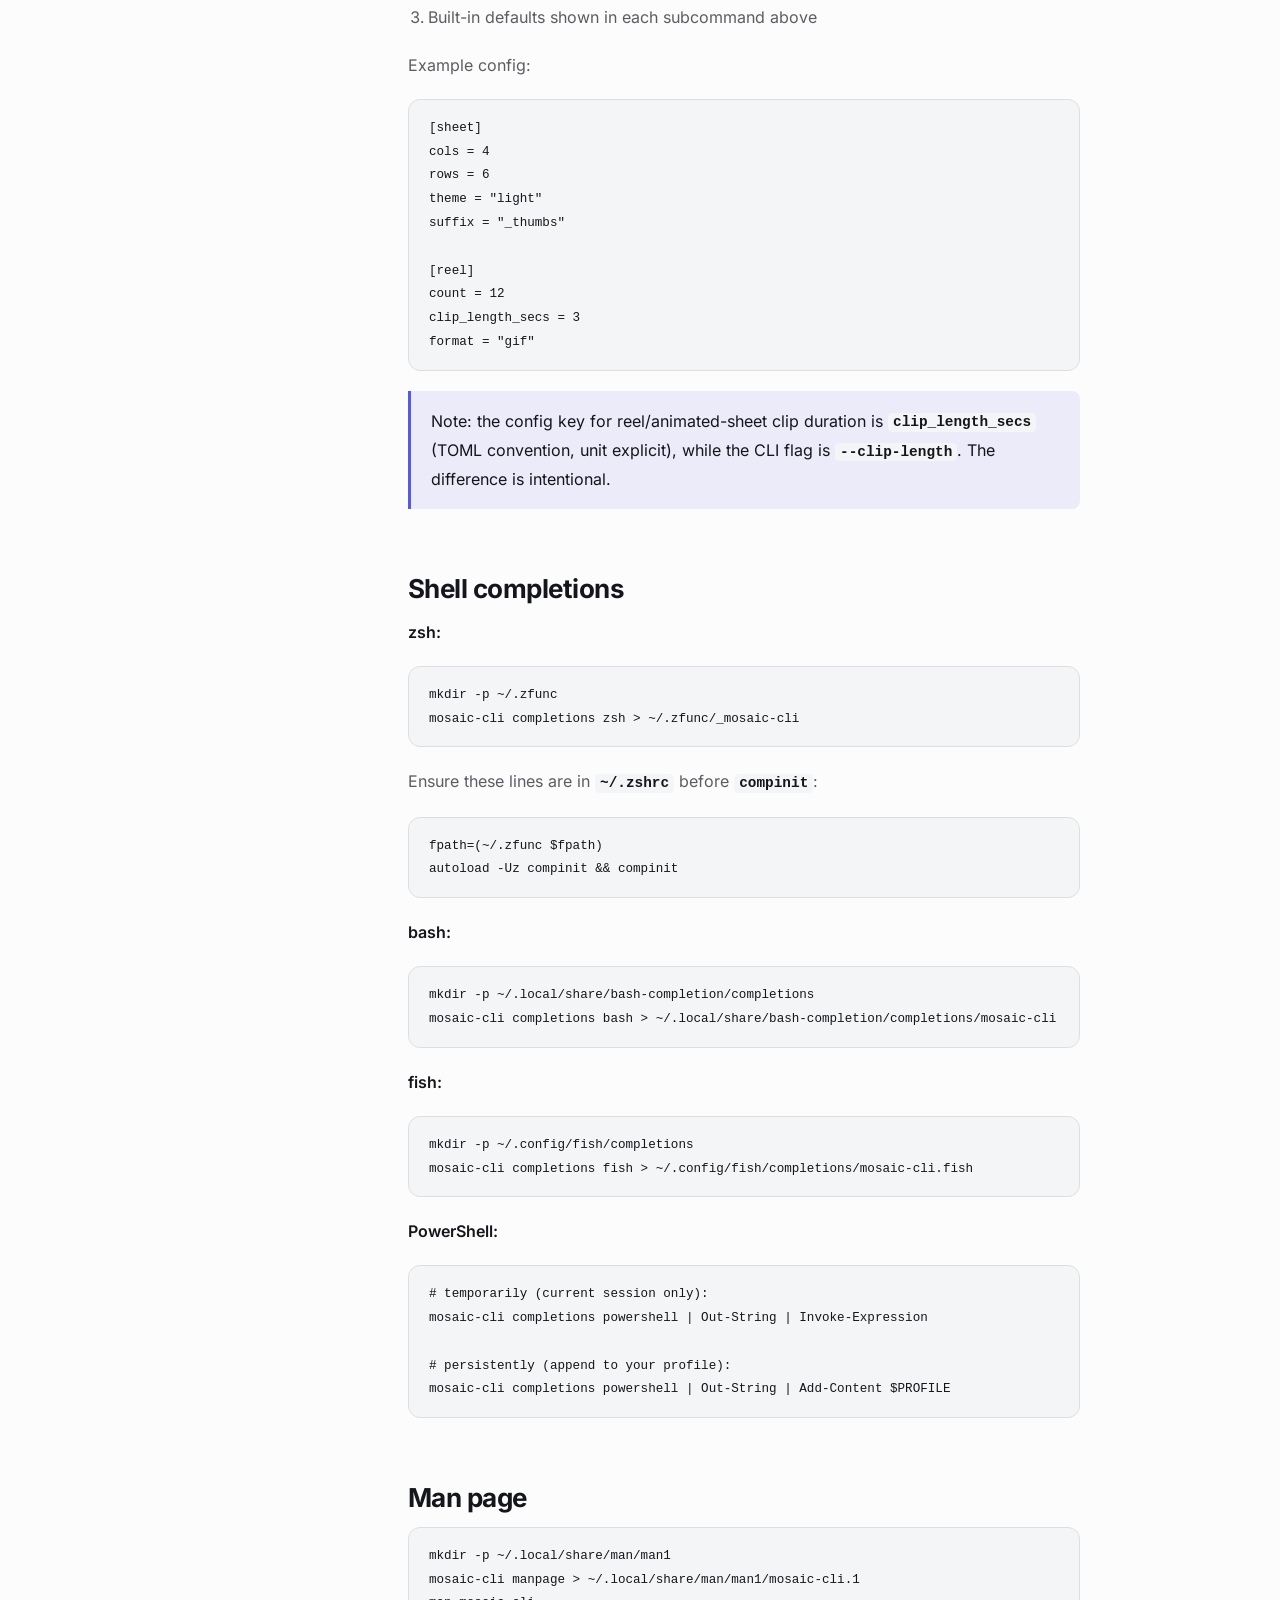
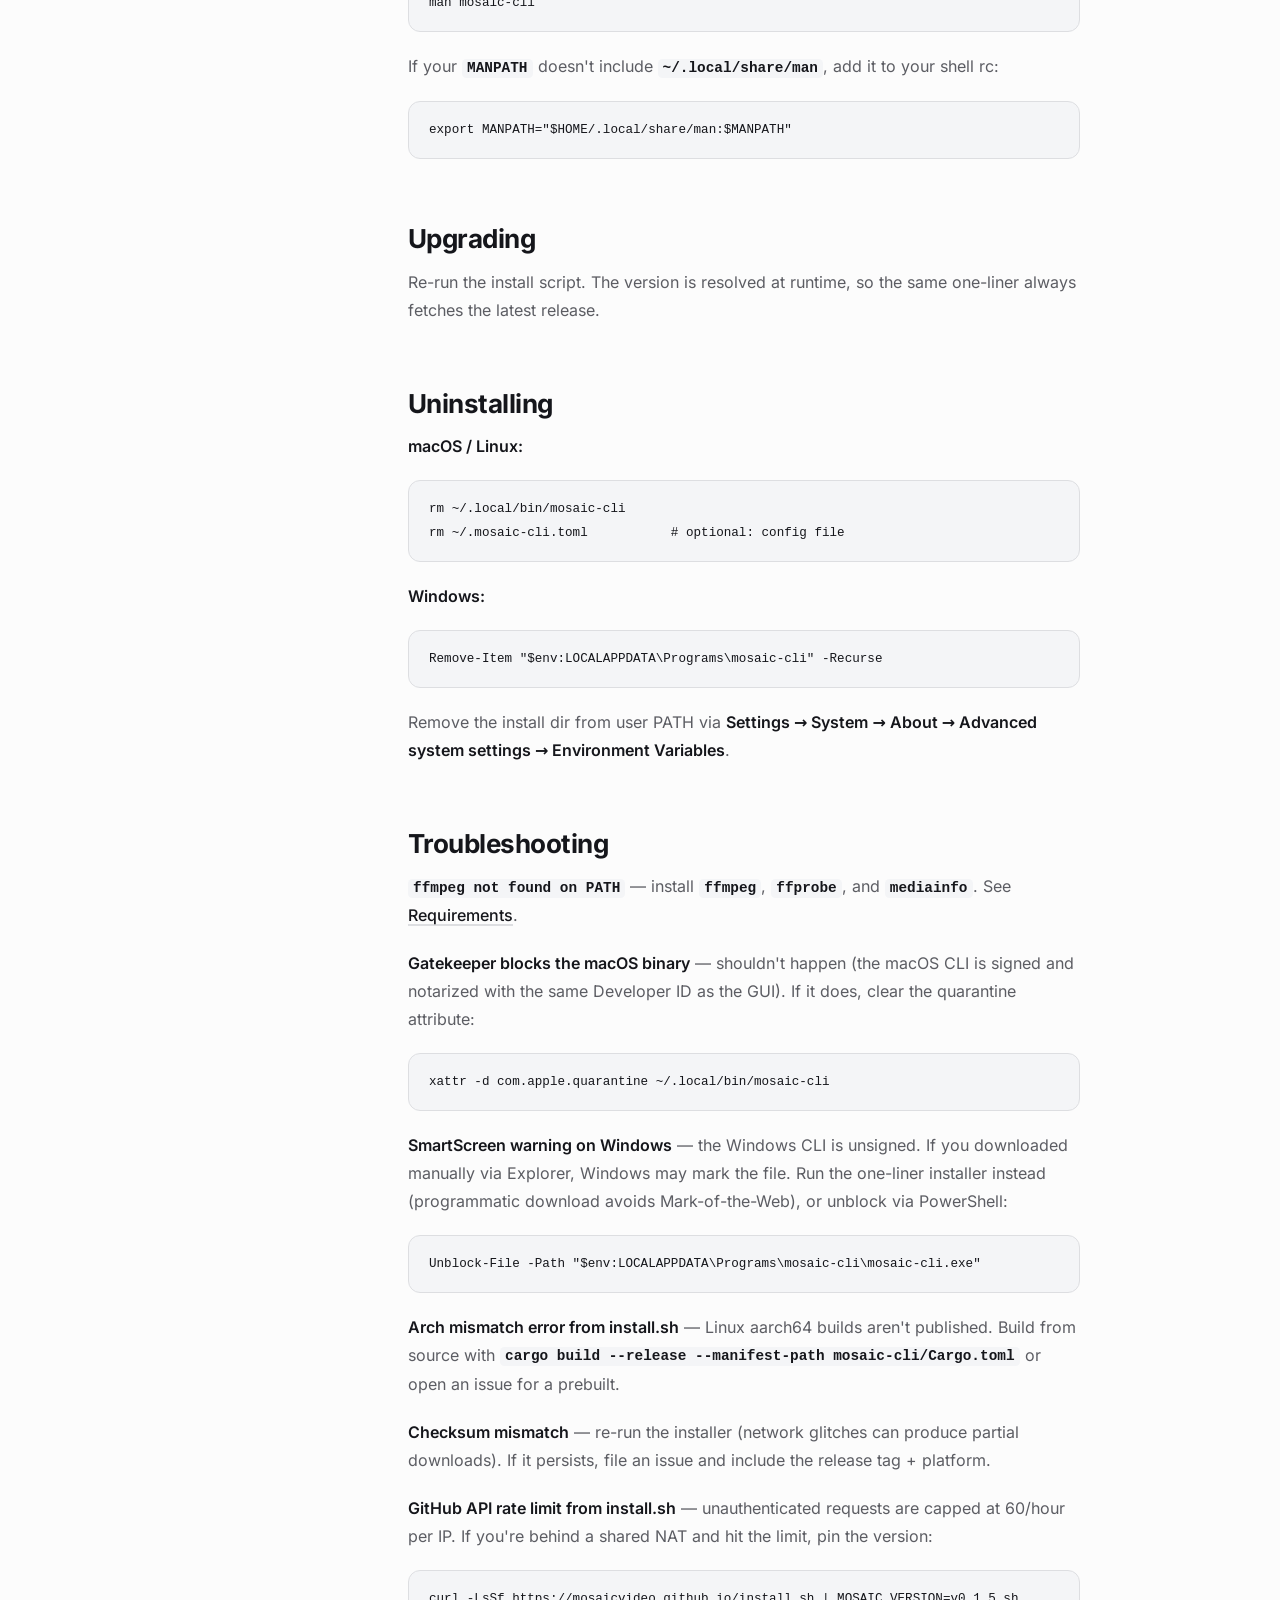
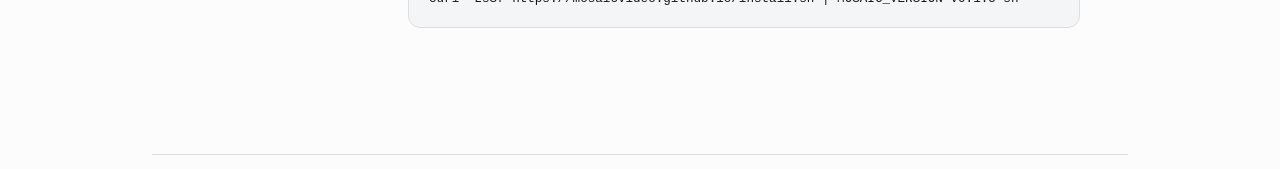
==== commit 7b78d5dc: "Update install commands and options for Mosaic 0.1.10 The Homebrew formula is media-info (mediainfo " ====
--- a/cli.html
+++ b/cli.html
@@ -253,6 +253,7 @@
           <li><code>--theme dark|light</code> — color theme (default: <strong>dark</strong>)</li>
           <li><code>--no-timestamps</code> / <code>--timestamps</code> — toggle per-thumbnail timestamp overlay</li>
           <li><code>--no-header</code> / <code>--header</code> — toggle the metadata header band</li>
+          <li><code>--header-title</code> / <code>--no-header-title</code> — header's first line shows the title embedded in the file instead of the filename (default: filename)</li>
           <li><code>--suffix S</code> — filename infix (default: <strong><code>_sheet</code></strong>)</li>
         </ul>
         <pre><code>mosaic-cli sheet --cols 4 --rows 5 --width 2400 --theme light movie.mkv</code></pre>
@@ -288,12 +289,13 @@
           <li><code>--header-font PT</code> — header text size (default: <strong>18</strong>)</li>
           <li><code>--no-timestamps</code> / <code>--timestamps</code> — toggle per-thumbnail timestamp overlay</li>
           <li><code>--no-header</code> / <code>--header</code> — toggle the metadata header band</li>
+          <li><code>--header-title</code> / <code>--no-header-title</code> — header's first line shows the title embedded in the file instead of the filename (default: filename)</li>
           <li><code>--theme dark|light</code> — color theme (default: <strong>dark</strong>)</li>
           <li><code>--suffix S</code> — filename infix (default: <strong><code>_animated_sheet</code></strong>)</li>
         </ul>
 
         <h3 id="sub-probe"><code>probe</code></h3>
-        <p>Print the parsed ffprobe result as JSON. With <code>--mediainfo</code>, wraps both ffprobe and raw MediaInfo output in an envelope.</p>
+        <p>Print the parsed ffprobe result as JSON, including <code>duration_source</code>: where the length came from (<code>container</code>, <code>stream</code>, <code>mediainfo</code> or <code>frame_count</code>). With <code>--mediainfo</code>, wraps both ffprobe and raw MediaInfo output in an envelope.</p>
         <pre><code>mosaic-cli probe [--mediainfo] &lt;INPUT&gt;</code></pre>
         <pre><code>mosaic-cli probe movie.mkv | jq .duration_secs
 mosaic-cli probe --mediainfo movie.mkv | jq .ffprobe.video.color_transfer</code></pre>
--- a/assets/site.css
+++ b/assets/site.css
@@ -301,17 +301,16 @@
 
 .section { padding-top: clamp(4.5rem, 10vw, 7rem); }
 
-.section-head {
-  max-width: var(--narrow);
-  margin-bottom: 2.5rem;
-}
+.section-head { margin-bottom: 2.5rem; }
 .section-head h2 {
   font-size: clamp(1.75rem, 4vw, 2.25rem);
   font-weight: 700;
   letter-spacing: -0.025em;
   line-height: 1.15;
+  text-wrap: balance;
 }
 .section-head p {
+  max-width: var(--narrow);
   margin-top: 0.75rem;
   color: var(--ink-muted);
   font-size: 1.0625rem;
